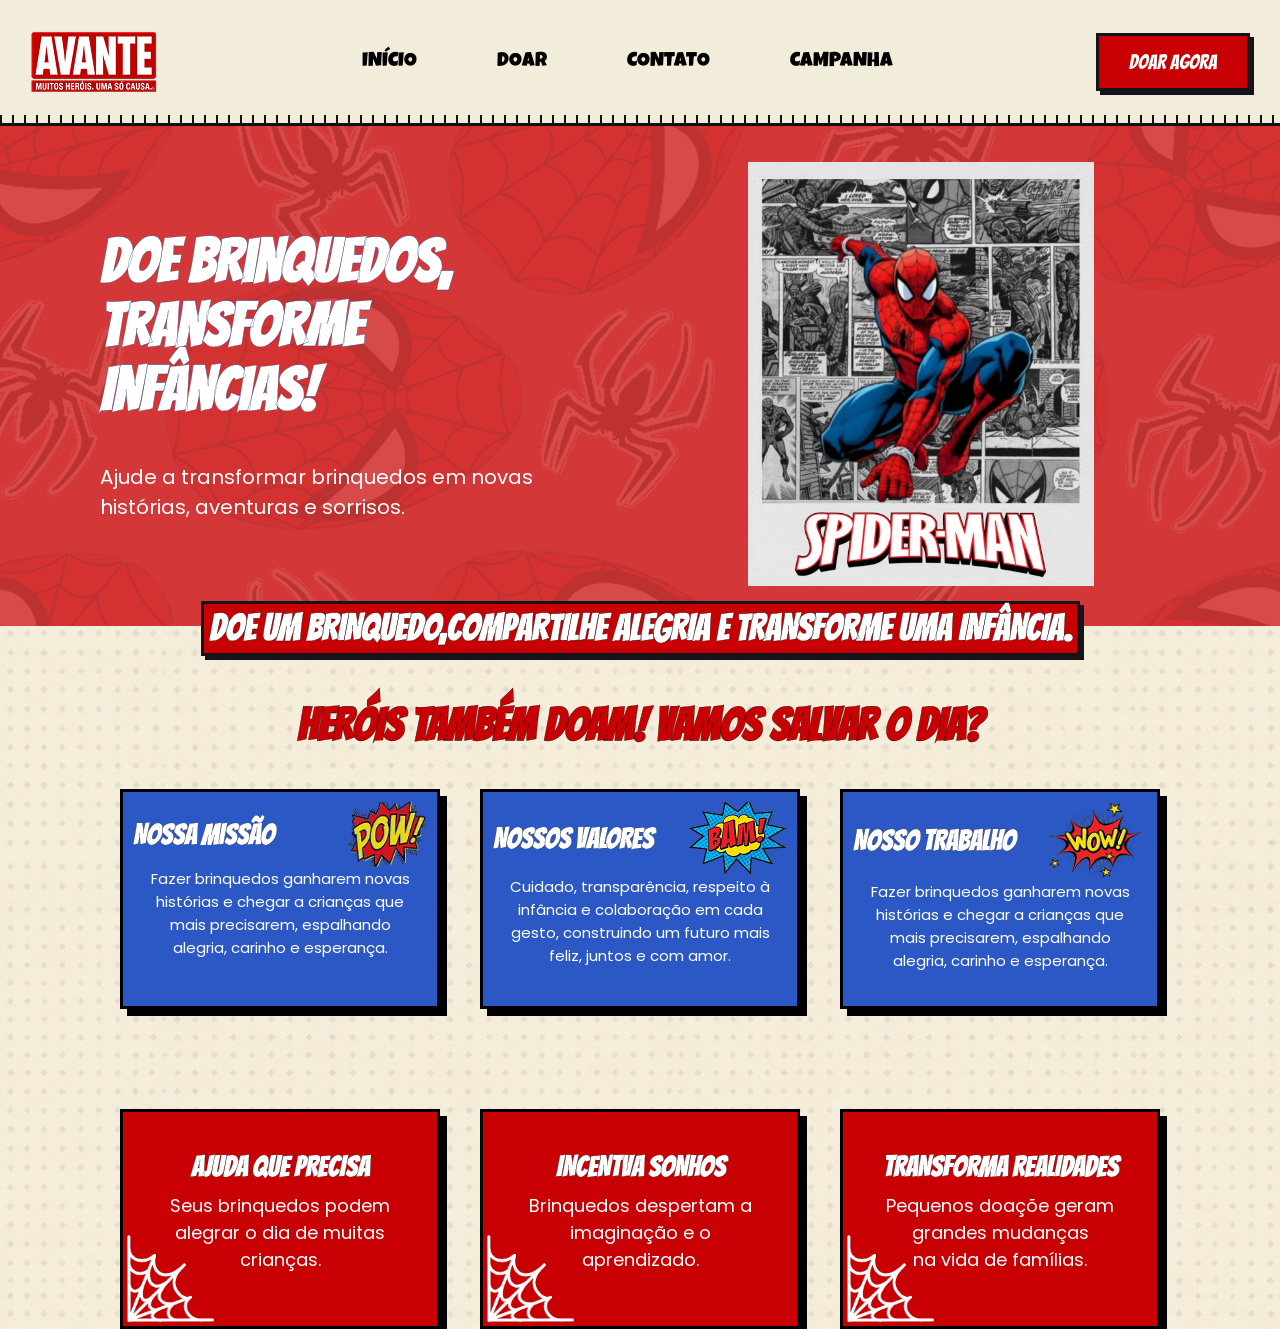
==== index.html @ c371e1f1 "por hoje deu" ====
<!DOCTYPE html>
<html lang="pt-br">


<head>
    <meta charset="UTF-8">
    <meta name="viewport" content="width=device-width, initial-scale=1.0">
    <title>Início</title>
    <link rel="stylesheet" href="style.css">
    <link rel="preconnect" href="https://fonts.googleapis.com">
    <link rel="preconnect" href="https://fonts.gstatic.com" crossorigin>
    <link
        href="https://fonts.googleapis.com/css2?family=Bangers&family=Bebas+Neue&family=Inter:ital,opsz,wght@0,14..32,100..900;1,14..32,100..900&family=Luckiest+Guy&family=Montserrat:ital,wght@0,100..900;1,100..900&family=Oswald:wght@200..700&family=Poppins:ital,wght@0,100;0,200;0,300;0,400;0,500;0,600;0,700;0,800;0,900;1,100;1,200;1,300;1,400;1,500;1,600;1,700;1,800;1,900&family=Roboto:ital,wght@0,100..900;1,100..900&family=SN+Pro:ital,wght@0,200..900;1,200..900&display=swap"
        rel="stylesheet">
       
</head>


<body>
    
<header>
<img src="img/logo.png" alt="logo">
<nav>
        <a href="#INICIO">INÍCIO</a>
        <a href="#DOAR">DOAR</a>
        <a href="#CONTATO">CONTATO</a>
        <a href="#CAMPANHA">CAMPANHA</a>
</nav>
<button>DOAR AGORA</button>
</header>


<!-- Hero-->
<div class="hero">

        <div class="hero-texts">

<h1>
        Doe brinquedos,<br>transforme <br>Infâncias!

</h1>
        <p>Ajude a transformar brinquedos em novas <br>histórias, aventuras e sorrisos.</p>

</div>


<div class="polaroid">

       <img src="img/Polaroid-Homem-Aranha.jpeg" alt="">

</div>
</div>

<!-- Aviso -->
<div class="aviso">

<h1>
      DOE UM BRINQUEDO,COMPARTILHE ALEGRIA E TRANSFORME UMA INFÂNCIA.    
</h1>

</div>

<div class="herois">

    <h1 >HERÓIS TAMBÉM DOAM! VAMOS SALVAR O DIA?</h1>

</div>


<!-- Cards Azul -->
<!-- Card 1 -->
<div class="cards">
<div class="card">
<div class="titulo">
<h2>NOSSA MISSÃO</h2>
<img class="img" src="img/pow.png" alt="">
</div>
<p>Fazer brinquedos ganharem novas <br>histórias e chegar a crianças que <br>mais precisarem, espalhando <br>alegria, carinho e esperança. </p>
</div>


<!-- Card 2 -->
<div class="card">
<div class="titulo">
<h2>NOSSOS VALORES</h2>
<img src="img/bam.png " alt="">
</div>
<p>Cuidado, transparência, respeito à <br>infância e colaboração em cada <br>gesto, construindo um futuro mais <br>feliz, juntos e com amor.</p>
</div>


<!-- Card 3 -->
<div class="card">
<div class="titulo">
<h2>NOSSO TRABALHO</h2>
<img class="img2" src="img/wow.png" alt="">
</div>
<p>Fazer brinquedos ganharem novas <br>histórias e chegar a crianças que <br>mais precisarem, espalhando <br>alegria, carinho e esperança.</p>
</div>
</div>


 
 <!-- Card vermelho -->

 <div class="vermelhos">
<div class="vermelho">
    <h2>AJUDA QUE PRECISA</h2>
    <p>Seus brinquedos podem<br>alegrar o dia de muitas <br>crianças.</p>
    <img src="img/Teia-Aranha.png" alt="">
</div> 

<div class="vermelho">
    <h2>INCENTVA  SONHOS</h2>
    <p>Brinquedos despertam a <br>imaginação e o <br>aprendizado.</p>
    <img src="img/Teia-Aranha.png" alt="">
</div> 

<div class="vermelho">
    <h2>TRANSFORMA REALIDADES</h2>
    <p>Pequenos doaçõe geram <br>grandes mudanças <br>na vida de famílias.</p>
    <img src="img/Teia-Aranha.png" alt="">
</div> 

</div>

 
    
</body>
</html>
---- style.css ----
* {
    padding: 0;
    margin: 0;
    box-sizing: border-box;
}


body{

   background-image: url("img/Fundo.jpeg");

}
/* font-family: "Poppins", sans-serif;
font-family: "Bangers", system-ui;
font-family: "Luckiest Guy", cursive; */


header {
    position: relative;
    background: #F2EDDB;
    border-bottom: 3px solid #111;
    display: flex;
    justify-content: space-between;
    align-items: center;
    padding: 30px;


nav {
    
    display: flex;
    gap: 80px;


a {
    
    font-family: "Luckiest Guy", cursive;
    text-decoration: none;
    color: black;
    transition: width 0.25s ease;
    font-size: 20px;


    &:hover {
        text-decoration: underline #E3272B 2px;
        text-underline-offset: 6px;
        color: #E3272B;
    }
    }

    }


button {
    
    background: #C80004;
    color: white;
    border: 3px solid #14141A;
    box-shadow: 4px 4px 0 #14141A;
    padding: 15px 30px;
    font-family: "Bangers", system-ui;
    font-size: 20px;
    transition: transform .2s ease, box-shadow .2s ease;
    cursor: pointer;


    &:hover {
        transform: translate(4px, 4px);
         box-shadow: 0 0 0 #14141A;
    }
    }
}


.menu-link::after {
    content: "";
    position: absolute;
    left: 0;
    bottom: -7px;
    width: 0;
    height: 4px;
    background: #E3272B;
    border: 1px solid #000;
    box-shadow: 2px 2px 0 #000;
    transition: width 0.25s ease;
}


header::after {
    content: "";
    position: absolute;
    left: 0;
    right: 0;
    bottom: 0;
    height: 8px;
    background: repeating-linear-gradient(to right,
            #111 0 2px,
            /* traço: cor e espessura */
            transparent 2px 12px
            /* espaço até o próximo traço */
        );
}

.hero {
    background-color: #D33737;
    display: flex;
    align-items: center;
    justify-content: space-between;
    width: 100%;
    height: 500px;
    background-image: url('img/Fundo-Homem-Aranha.png');
}

.hero-texts {
    padding: 100px;
    h1 {
        font-family: "Bangers", system-ui;
        -webkit-text-stroke-width: 0.3px;
        -webkit-text-stroke-color: #1F3E8C;
        color: white;
        font-size: 60px;
    }


    p {
        font-size: 20px;
        color: white;
        font-family: "Poppins", sans-serif;
        max-width: 600px;
        margin-top: 40px;
    }
}


.polaroid{
    img{
        width: 65%;
    }
}

.aviso {

    display: flex;
    align-items: center;
    justify-content: center;
    background: #C80004;
    border: 3px solid #14141A;
    box-shadow: 4px 4px 0 #14141A;  
    -webkit-text-stroke-width: 0.3px;
    -webkit-text-stroke-color: black;
    color: white;
    padding: 5px;
    margin: 0px auto;
    width: fit-content;
    text-align: center;
    font-family: "Bangers", system-ui;
    font-size: 18px;
    margin-top: -25px;

}

.herois{

   display: flex;
   margin-top: 45px;
   justify-content: center;
   align-items: center;

  h1{

    font-family: "Bangers", system-ui;
    font-size: 45px;
    color: #C80004;
    -webkit-text-stroke-width: 0.3px;
    -webkit-text-stroke-color: black;
   
  }

}

.cards{
   
    display: flex;
    justify-content: center;
    gap: 40px;
    margin-top: 40px;

    .titulo{
    
    display: flex;
    justify-content: space-between;
    align-items: center;

    .img{
        
    width: 80px;
    height: 65px;

    }

    .img2{

    width: 100px;
    height: 78px;
    }

    }
}
.card{
    
     width: 320px;
     height: 220px;
     background-color: #2B58C4;
     border: 3px solid black;
     box-shadow: 7px 7px 0 black;
     padding: 10px;

h2{

   font-family: "Bangers", system-ui; 
   font-size: 28px;
   font-weight: 800;
   color: white;
   -webkit-text-stroke-width: 0.2px;
   -webkit-text-stroke-color: black;

}

p{

  font-family: "Poppins", sans-serif;
  font-size: 15px;
  max-width: 100%;
  text-align: center;
  color: white;

}
}

.vermelhos{
 
    display: flex;
    justify-content: center;
    text-align: center;
    gap: 40px;
    margin-top: 100px;

.vermelho{
    
    position: relative;
    background-color: #C80004;
    width: 320px;
    height: 220px;
    border: 3px solid black;
    box-shadow: 7px 7px 0 black;
    padding: 10px;

img{

    position: absolute;
    left: 0;
    bottom: 0;
    width: 95px; 
        
}

h2{

   font-family: "Bangers", system-ui; 
   font-size: 28px;
   font-weight: 800;
   color: white;
   -webkit-text-stroke-width: 0.2px;
   -webkit-text-stroke-color: black;
   margin-top: 30px;

}

p{

   font-family: "Poppins", sans-serif;
   font-size: 18px;
   max-width: 100%;
   margin-top: 10px;
   color: white;
}

}

}
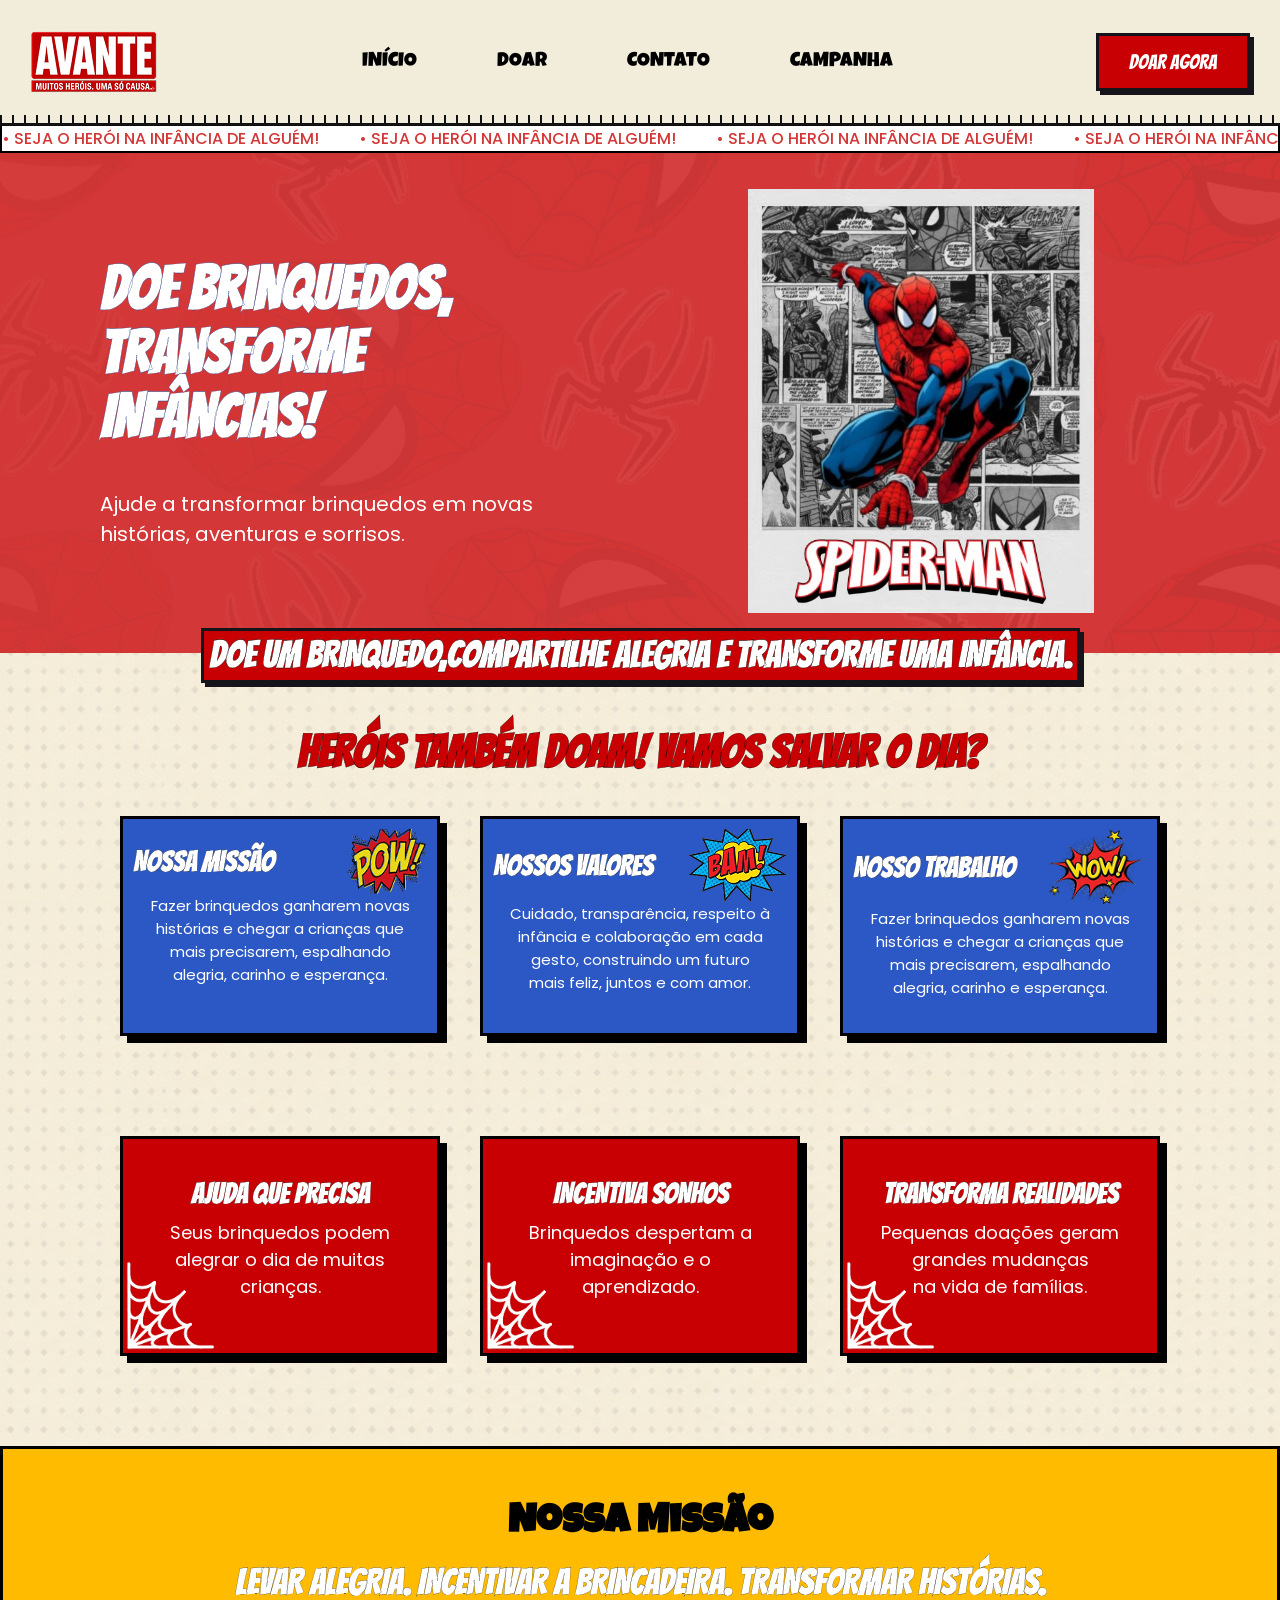
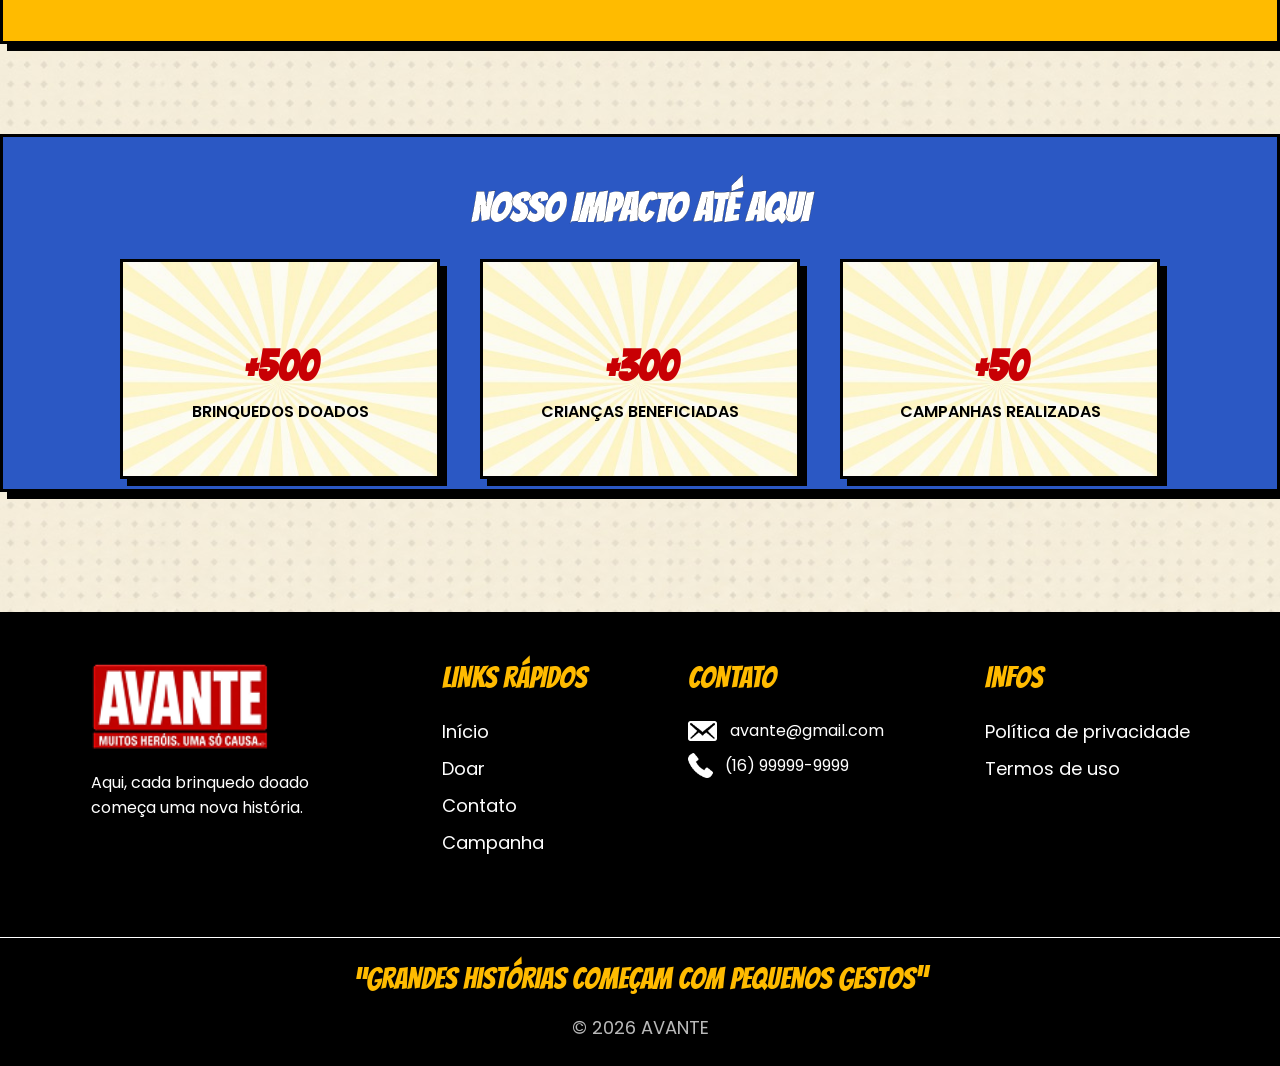
==== commit 3eced65b: "terminei" ====
--- a/index.html
+++ b/index.html
@@ -12,119 +12,311 @@
     <link
         href="https://fonts.googleapis.com/css2?family=Bangers&family=Bebas+Neue&family=Inter:ital,opsz,wght@0,14..32,100..900;1,14..32,100..900&family=Luckiest+Guy&family=Montserrat:ital,wght@0,100..900;1,100..900&family=Oswald:wght@200..700&family=Poppins:ital,wght@0,100;0,200;0,300;0,400;0,500;0,600;0,700;0,800;0,900;1,100;1,200;1,300;1,400;1,500;1,600;1,700;1,800;1,900&family=Roboto:ital,wght@0,100..900;1,100..900&family=SN+Pro:ital,wght@0,200..900;1,200..900&display=swap"
         rel="stylesheet">
-       
+    <link rel="icon" type="image/png" href="img/favicon.png" />
+    <link rel="icon" type="image/png" href="img/AVANTE-Icon.jpeg" />
+
 </head>
 
 
 <body>
-    
-<header>
-<img src="img/logo.png" alt="logo">
-<nav>
-        <a href="#INICIO">INÍCIO</a>
-        <a href="#DOAR">DOAR</a>
-        <a href="#CONTATO">CONTATO</a>
-        <a href="#CAMPANHA">CAMPANHA</a>
-</nav>
-<button>DOAR AGORA</button>
-</header>
-
-
-<!-- Hero-->
-<div class="hero">
+
+    <header>
+        <img src="img/logo.png" alt="logo">
+        <nav>
+            <a href="#INICIO">INÍCIO</a>
+            <a href="#DOAR">DOAR</a>
+            <a href="#CONTATO">CONTATO</a>
+            <a href="#CAMPANHA">CAMPANHA</a>
+        </nav>
+        <button>DOAR AGORA</button>
+    </header>
+
+    <!-- Alert-->
+    <div class="alert">
+        <div class="alert-itens">
+            <div class="alert-content">
+                <span>• SEJA O HERÓI NA INFÂNCIA DE ALGUÉM!</span>
+                <span>• SEJA O HERÓI NA INFÂNCIA DE ALGUÉM!</span>
+                <span>• SEJA O HERÓI NA INFÂNCIA DE ALGUÉM!</span>
+                <span>• SEJA O HERÓI NA INFÂNCIA DE ALGUÉM!</span>
+                <span>• SEJA O HERÓI NA INFÂNCIA DE ALGUÉM!</span>
+                <span>• SEJA O HERÓI NA INFÂNCIA DE ALGUÉM!</span>
+            </div>
+
+
+            <div class="alert-content">
+                <span>• SEJA O HERÓI NA INFÂNCIA DE ALGUÉM!</span>
+                <span>• SEJA O HERÓI NA INFÂNCIA DE ALGUÉM!</span>
+                <span>• SEJA O HERÓI NA INFÂNCIA DE ALGUÉM!</span>
+                <span>• SEJA O HERÓI NA INFÂNCIA DE ALGUÉM!</span>
+                <span>• SEJA O HERÓI NA INFÂNCIA DE ALGUÉM!</span>
+                <span>• SEJA O HERÓI NA INFÂNCIA DE ALGUÉM!</span>
+            </div>
+        </div>
+    </div>
+
+
+
+    <!-- Hero-->
+    <div class="hero">
 
         <div class="hero-texts">
 
-<h1>
-        Doe brinquedos,<br>transforme <br>Infâncias!
-
-</h1>
-        <p>Ajude a transformar brinquedos em novas <br>histórias, aventuras e sorrisos.</p>
-
-</div>
-
-
-<div class="polaroid">
-
-       <img src="img/Polaroid-Homem-Aranha.jpeg" alt="">
-
-</div>
-</div>
-
-<!-- Aviso -->
-<div class="aviso">
-
-<h1>
-      DOE UM BRINQUEDO,COMPARTILHE ALEGRIA E TRANSFORME UMA INFÂNCIA.    
-</h1>
-
-</div>
-
-<div class="herois">
-
-    <h1 >HERÓIS TAMBÉM DOAM! VAMOS SALVAR O DIA?</h1>
-
-</div>
-
-
-<!-- Cards Azul -->
-<!-- Card 1 -->
-<div class="cards">
-<div class="card">
-<div class="titulo">
-<h2>NOSSA MISSÃO</h2>
-<img class="img" src="img/pow.png" alt="">
-</div>
-<p>Fazer brinquedos ganharem novas <br>histórias e chegar a crianças que <br>mais precisarem, espalhando <br>alegria, carinho e esperança. </p>
-</div>
-
-
-<!-- Card 2 -->
-<div class="card">
-<div class="titulo">
-<h2>NOSSOS VALORES</h2>
-<img src="img/bam.png " alt="">
-</div>
-<p>Cuidado, transparência, respeito à <br>infância e colaboração em cada <br>gesto, construindo um futuro mais <br>feliz, juntos e com amor.</p>
-</div>
-
-
-<!-- Card 3 -->
-<div class="card">
-<div class="titulo">
-<h2>NOSSO TRABALHO</h2>
-<img class="img2" src="img/wow.png" alt="">
-</div>
-<p>Fazer brinquedos ganharem novas <br>histórias e chegar a crianças que <br>mais precisarem, espalhando <br>alegria, carinho e esperança.</p>
-</div>
-</div>
-
-
- 
- <!-- Card vermelho -->
-
- <div class="vermelhos">
-<div class="vermelho">
-    <h2>AJUDA QUE PRECISA</h2>
-    <p>Seus brinquedos podem<br>alegrar o dia de muitas <br>crianças.</p>
-    <img src="img/Teia-Aranha.png" alt="">
-</div> 
-
-<div class="vermelho">
-    <h2>INCENTVA  SONHOS</h2>
-    <p>Brinquedos despertam a <br>imaginação e o <br>aprendizado.</p>
-    <img src="img/Teia-Aranha.png" alt="">
-</div> 
-
-<div class="vermelho">
-    <h2>TRANSFORMA REALIDADES</h2>
-    <p>Pequenos doaçõe geram <br>grandes mudanças <br>na vida de famílias.</p>
-    <img src="img/Teia-Aranha.png" alt="">
-</div> 
-
-</div>
-
- 
-    
+            <h1>
+                Doe brinquedos,<br>transforme <br>Infâncias!
+
+            </h1>
+            <p>Ajude a transformar brinquedos em novas <br>histórias, aventuras e sorrisos.</p>
+
+        </div>
+
+
+        <div class="polaroid">
+
+            <img src="img/Polaroid-Homem-Aranha.jpeg" alt="">
+
+        </div>
+    </div>
+
+    <!-- Aviso -->
+    <div class="aviso">
+
+        <h1>
+            DOE UM BRINQUEDO,COMPARTILHE ALEGRIA E TRANSFORME UMA INFÂNCIA.
+        </h1>
+
+    </div>
+
+    <div class="herois">
+
+        <h1>HERÓIS TAMBÉM DOAM! VAMOS SALVAR O DIA?</h1>
+
+    </div>
+
+
+    <!-- Cards Azul -->
+    <!-- Card 1 -->
+    <div class="cards">
+
+        <!-- Card 1 -->
+        <div class="card">
+            <div class="card-inner">
+
+                <div class="card-front">
+                    <div class="titulo">
+                        <h2>NOSSA MISSÃO</h2>
+                        <img class="img" src="img/pow.png" alt="">
+                    </div>
+
+                    <p>
+                        Fazer brinquedos ganharem novas <br>
+                        histórias e chegar a crianças que <br>
+                        mais precisarem, espalhando <br>
+                        alegria, carinho e esperança.
+                    </p>
+                </div>
+
+                <div class="card-back">
+
+                </div>
+
+            </div>
+        </div>
+
+
+        <!-- Card 2 -->
+        <div class="card">
+            <div class="card-inner">
+
+                <div class="card-front">
+                    <div class="titulo">
+                        <h2>NOSSOS VALORES</h2>
+                        <img src="img/bam.png" alt="">
+                    </div>
+
+                    <p>
+                        Cuidado, transparência, respeito à <br>
+                        infância e colaboração em cada <br>
+                        gesto, construindo um futuro <br>
+                        mais feliz, juntos e com amor.
+                    </p>
+                </div>
+
+                <div class="card-back">
+
+                </div>
+
+            </div>
+        </div>
+
+
+        <!-- Card 3 -->
+        <div class="card">
+            <div class="card-inner">
+
+                <div class="card-front">
+                    <div class="titulo">
+                        <h2>NOSSO TRABALHO</h2>
+                        <img class="img2" src="img/wow.png" alt="">
+                    </div>
+
+                    <p>
+                        Fazer brinquedos ganharem novas <br>
+                        histórias e chegar a crianças que <br>
+                        mais precisarem, espalhando <br>
+                        alegria, carinho e esperança.
+                    </p>
+                </div>
+
+                <div class="card-back">
+
+                </div>
+
+            </div>
+        </div>
+
+    </div>
+
+
+    <!-- Card vermelho -->
+
+    <div class="vermelhos">
+
+        <!-- Card 1 -->
+        <div class="vermelho">
+            <div class="vermelho-inner">
+
+                <div class="vermelho-front">
+                    <h2>AJUDA QUE PRECISA</h2>
+
+                    <p>
+                        Seus brinquedos podem<br>
+                        alegrar o dia de muitas<br>
+                        crianças.
+                    </p>
+
+                    <img src="img/Teia-Aranha.png" alt="">
+                </div>
+
+                <div class="vermelho-back">
+
+                </div>
+
+            </div>
+        </div>
+
+
+        <!-- Card 2 -->
+        <div class="vermelho">
+            <div class="vermelho-inner">
+
+                <div class="vermelho-front">
+                    <h2>INCENTIVA SONHOS</h2>
+
+                    <p>
+                        Brinquedos despertam a<br>
+                        imaginação e o<br>
+                        aprendizado.
+                    </p>
+
+                    <img src="img/Teia-Aranha.png" alt="">
+                </div>
+
+                <div class="vermelho-back">
+
+                </div>
+
+            </div>
+        </div>
+
+
+        <!-- Card 3 -->
+        <div class="vermelho">
+            <div class="vermelho-inner">
+
+                <div class="vermelho-front">
+                    <h2>TRANSFORMA REALIDADES</h2>
+
+                    <p>
+                        Pequenas doações geram<br>
+                        grandes mudanças<br>
+                        na vida de famílias.
+                    </p>
+
+                    <img src="img/Teia-Aranha.png" alt="">
+                </div>
+
+                <div class="vermelho-back">
+
+                </div>
+
+            </div>
+        </div>
+
+    </div>
+
+    <div class="nossa">
+        <h2>Nossa Missão</h2>
+        <h3>LEVAR ALEGRIA. INCENTIVAR A BRINCADEIRA. TRANSFORMAR HISTÓRIAS.</h3>
+    </div>
+    </div>
+
+
+
+    <div class="impactos">
+        <h2>NOSSO IMPACTO ATÉ AQUI</h2>
+        <div class="impacto">
+            <div class="card1">
+                <h1>+500</h1>
+                <p>BRINQUEDOS DOADOS</p>
+            </div>
+
+            <div class="card1">
+                <h1>+300</h1>
+                <p>CRIANÇAS BENEFICIADAS</p>
+            </div>
+
+            <div class="card1">
+                <h1>+50</h1>
+                <p>CAMPANHAS REALIZADAS</p>
+            </div>
+        </div>
+    </div>
+
+
+    <footer>
+        <div class="logo">
+            <img src="img/logo.png" alt="logo" />
+            <p>Aqui, cada brinquedo doado começa uma nova história.</p>
+        </div>
+        <nav class="nav-footer">
+            <h3>LINKS RÁPIDOS</h3>
+            <a href="#">Início</a>
+            <a href="#">Doar</a>
+            <a href="#">Contato</a>
+            <a href="#">Campanha</a>
+        </nav>
+        <div class="cont">
+            <h3>CONTATO</h3>
+            <div class="link E-mail">
+                <img src="img/E-mail.png" alt="E-mail" class="E-mail" />
+                <a href="">avante@gmail.com</a>
+            </div>
+            <div class="link Telefone">
+                <img src="img/Telefone.png" alt="Telefone" class="Telefone" />
+                <p>(16) 99999-9999</p>
+            </div>
+        </div>
+        <div class="infos">
+            <h3>INFOS</h3>
+            <a href="#">Política de privacidade</a>
+            <a href="#">Termos de uso</a>
+        </div>
+    </footer>
+    <div class="grandes">
+        <h2>“Grandes histórias começam com Pequenos gestos”</h2>
+        <p>© 2026 AVANTE</p>
+    </div>
 </body>
+
 </html>
--- a/style.css
+++ b/style.css
@@ -2,14 +2,16 @@
     padding: 0;
     margin: 0;
     box-sizing: border-box;
-}
-
-
-body{
-
-   background-image: url("img/Fundo.jpeg");
-
-}
+    cursor: pointer;
+}
+
+
+body {
+
+    background-image: url("img/Fundo.jpeg");
+
+}
+
 /* font-family: "Poppins", sans-serif;
 font-family: "Bangers", system-ui;
 font-family: "Luckiest Guy", cursive; */
@@ -25,48 +27,91 @@
     padding: 30px;
 
 
-nav {
-    
-    display: flex;
-    gap: 80px;
-
-
-a {
-    
-    font-family: "Luckiest Guy", cursive;
-    text-decoration: none;
-    color: black;
-    transition: width 0.25s ease;
-    font-size: 20px;
-
-
-    &:hover {
-        text-decoration: underline #E3272B 2px;
-        text-underline-offset: 6px;
-        color: #E3272B;
-    }
-    }
-
-    }
-
-
-button {
-    
-    background: #C80004;
-    color: white;
-    border: 3px solid #14141A;
-    box-shadow: 4px 4px 0 #14141A;
-    padding: 15px 30px;
-    font-family: "Bangers", system-ui;
-    font-size: 20px;
-    transition: transform .2s ease, box-shadow .2s ease;
-    cursor: pointer;
-
-
-    &:hover {
-        transform: translate(4px, 4px);
-         box-shadow: 0 0 0 #14141A;
-    }
+    nav {
+
+        display: flex;
+        gap: 80px;
+
+
+        a {
+
+            font-family: "Luckiest Guy", cursive;
+            text-decoration: none;
+            color: black;
+            transition: width 0.25s ease;
+            font-size: 20px;
+
+
+            &:hover {
+                text-decoration: underline #E3272B 2px;
+                text-underline-offset: 6px;
+                color: #E3272B;
+            }
+        }
+
+    }
+
+
+    button {
+
+        background: #C80004;
+        color: white;
+        border: 3px solid #14141A;
+        box-shadow: 4px 4px 0 #14141A;
+        padding: 15px 30px;
+        font-family: "Bangers", system-ui;
+        font-size: 20px;
+        transition: transform .2s ease, box-shadow .2s ease;
+        cursor: pointer;
+
+
+        &:hover {
+            transform: translate(4px, 4px);
+            box-shadow: 0 0 0 #14141A;
+        }
+    }
+}
+
+
+.alert {
+    width: 100%;
+    border-right: 2px solid #000;
+    border-bottom: 2px solid #000;
+    border-left: 2px solid #000;
+    background-color: white;
+    color: #D33737;
+    font-family: "Poppins", sans-serif;
+    font-weight: 500;
+    overflow: hidden;
+    white-space: nowrap;
+}
+
+
+.alert-itens {
+    display: flex;
+    width: max-content;
+    animation: passar 20s linear infinite;
+}
+
+
+.alert-content {
+    display: flex;
+
+
+    span {
+        padding-right: 40px;
+    }
+}
+
+
+@keyframes passar {
+    from {
+        transform: translateX(0);
+    }
+
+
+    to {
+        transform: translateX(-50%);
     }
 }
 
@@ -101,17 +146,24 @@
 }
 
 .hero {
+
+    background-image:
+     linear-gradient(to right, #D33737bf 0%, #D3373773 90%),
+        url("img/Fundo-Homem-Aranha.png");
+
+    background-size: cover;
+    background-position: center;
     background-color: #D33737;
     display: flex;
     align-items: center;
     justify-content: space-between;
     width: 100%;
     height: 500px;
-    background-image: url('img/Fundo-Homem-Aranha.png');
 }
 
 .hero-texts {
     padding: 100px;
+
     h1 {
         font-family: "Bangers", system-ui;
         -webkit-text-stroke-width: 0.3px;
@@ -131,9 +183,10 @@
 }
 
 
-.polaroid{
-    img{
+.polaroid {
+    img {
         width: 65%;
+        
     }
 }
 
@@ -144,7 +197,7 @@
     justify-content: center;
     background: #C80004;
     border: 3px solid #14141A;
-    box-shadow: 4px 4px 0 #14141A;  
+    box-shadow: 4px 4px 0 #14141A;
     -webkit-text-stroke-width: 0.3px;
     -webkit-text-stroke-color: black;
     color: white;
@@ -158,132 +211,654 @@
 
 }
 
-.herois{
-
-   display: flex;
-   margin-top: 45px;
-   justify-content: center;
-   align-items: center;
-
-  h1{
-
-    font-family: "Bangers", system-ui;
-    font-size: 45px;
-    color: #C80004;
-    -webkit-text-stroke-width: 0.3px;
-    -webkit-text-stroke-color: black;
-   
-  }
-
-}
-
-.cards{
-   
+.herois {
+
+    display: flex;
+    margin-top: 45px;
+    justify-content: center;
+    align-items: center;
+
+    h1 {
+
+        font-family: "Bangers", system-ui;
+        font-size: 45px;
+        color: #C80004;
+        -webkit-text-stroke-width: 0.3px;
+        -webkit-text-stroke-color: black;
+
+    }
+
+}
+
+
+.cards {
     display: flex;
     justify-content: center;
     gap: 40px;
     margin-top: 40px;
-
-    .titulo{
-    
+}
+
+
+/* CARD */
+.card {
+    width: 320px;
+    height: 220px;
+    perspective: 1000px;
+    cursor: pointer;
+}
+
+
+/* PARTE QUE GIRA */
+.card-inner {
+    position: relative;
+    width: 100%;
+    height: 100%;
+    transition: transform 0.6s;
+    transform-style: preserve-3d;
+}
+
+
+/* QUANDO PASSAR O MOUSE */
+.card:hover .card-inner {
+    transform: rotateY(180deg);
+}
+
+
+/* FRENTE E VERSO */
+.card-front,
+.card-back {
+    position: absolute;
+    width: 100%;
+    height: 100%;
+    box-sizing: border-box;
+
+    backface-visibility: hidden;
+}
+
+
+/* FRENTE */
+.card-front {
+    background-color: #2B58C4;
+    border: 3px solid black;
+    box-shadow: 7px 7px 0 black;
+    padding: 10px;
+}
+
+
+/* TÍTULO */
+.titulo {
     display: flex;
     justify-content: space-between;
     align-items: center;
-
-    .img{
-        
+}
+
+
+.titulo .img {
     width: 80px;
     height: 65px;
-
-    }
-
-    .img2{
-
+}
+
+
+.titulo .img2 {
     width: 100px;
     height: 78px;
-    }
-
-    }
-}
-.card{
-    
-     width: 320px;
-     height: 220px;
-     background-color: #2B58C4;
-     border: 3px solid black;
-     box-shadow: 7px 7px 0 black;
-     padding: 10px;
-
-h2{
-
-   font-family: "Bangers", system-ui; 
-   font-size: 28px;
-   font-weight: 800;
-   color: white;
-   -webkit-text-stroke-width: 0.2px;
-   -webkit-text-stroke-color: black;
-
-}
-
-p{
-
-  font-family: "Poppins", sans-serif;
-  font-size: 15px;
-  max-width: 100%;
-  text-align: center;
-  color: white;
-
-}
-}
-
-.vermelhos{
- 
+}
+
+
+/* TEXTO DO TÍTULO */
+.card-front h2 {
+    font-family: "Bangers", system-ui;
+    font-size: 28px;
+    font-weight: 800;
+    color: white;
+
+    -webkit-text-stroke-width: 0.2px;
+    -webkit-text-stroke-color: black;
+}
+
+
+/* PARÁGRAFO */
+.card-front p {
+    font-family: "Poppins", sans-serif;
+    font-size: 15px;
+    max-width: 100%;
+    text-align: center;
+    color: white;
+}
+
+
+/* VERSO */
+.card-back {
+    background-color: white;
+    border: 3px solid black;
+    box-shadow: 7px 7px 0 black;
+
+    transform: rotateY(180deg);
+
+    display: flex;
+    align-items: center;
+    justify-content: center;
+
+    overflow: hidden;
+}
+
+
+/* IMAGEM DO VERSO */
+    .card-back {
+
+    background-image: url(img/teia-homem-aranha.png);
+    background-size: cover;
+    background-position: center;
+    background-repeat: no-repeat;
+
+    background-color: #C80004; 
+
+    }
+
+
+.vermelhos {
     display: flex;
     justify-content: center;
     text-align: center;
     gap: 40px;
     margin-top: 100px;
-
-.vermelho{
-    
+}
+
+
+/* CARD */
+.vermelho {
     position: relative;
-    background-color: #C80004;
     width: 320px;
     height: 220px;
+    perspective: 1000px;
+}
+
+
+/* PARTE QUE GIRA */
+.vermelho-inner {
+    position: relative;
+    width: 100%;
+    height: 100%;
+    transition: transform 0.6s;
+    transform-style: preserve-3d;
+}
+
+
+/* EFEITO DE VIRAR */
+.vermelho:hover .vermelho-inner {
+    transform: rotateY(180deg);
+}
+
+
+/* FRENTE E VERSO */
+.vermelho-front,
+.vermelho-back {
+    position: absolute;
+    width: 100%;
+    height: 100%;
+    box-sizing: border-box;
+
+    backface-visibility: hidden;
+}
+
+
+/* FRENTE */
+.vermelho-front {
+    position: absolute;
+    background-color: #C80004;
     border: 3px solid black;
     box-shadow: 7px 7px 0 black;
     padding: 10px;
-
-img{
-
+}
+
+
+/* TÍTULO */
+.vermelho-front h2 {
+    font-family: "Bangers", system-ui;
+    font-size: 28px;
+    font-weight: 800;
+    color: white;
+
+    -webkit-text-stroke-width: 0.2px;
+    -webkit-text-stroke-color: black;
+
+    margin-top: 30px;
+}
+
+
+/* TEXTO */
+.vermelho-front p {
+    font-family: "Poppins", sans-serif;
+    font-size: 18px;
+    max-width: 100%;
+    margin-top: 10px;
+    color: white;
+}
+
+
+/* TEIA */
+.vermelho-front > img {
     position: absolute;
     left: 0;
     bottom: 0;
-    width: 95px; 
-        
-}
-
-h2{
-
-   font-family: "Bangers", system-ui; 
-   font-size: 28px;
-   font-weight: 800;
-   color: white;
-   -webkit-text-stroke-width: 0.2px;
-   -webkit-text-stroke-color: black;
-   margin-top: 30px;
-
-}
-
-p{
-
-   font-family: "Poppins", sans-serif;
-   font-size: 18px;
-   max-width: 100%;
-   margin-top: 10px;
-   color: white;
-}
-
-}
-
+    width: 95px;
+}
+
+
+/* VERSO */
+.vermelho-back {
+    background-color: white;
+    border: 3px solid black;
+    box-shadow: 7px 7px 0 black;
+
+    transform: rotateY(180deg);
+
+    display: flex;
+    align-items: center;
+    justify-content: center;
+
+    overflow: hidden;
+}
+
+
+/* IMAGEM DO VERSO */
+    .vermelho-back{
+
+    background-image: url(img/teia-homem-aranha.png);
+    background-size: cover;
+    background-position: center;
+    background-repeat: no-repeat;
+
+    background-color: #2B58C4;
+
+    } 
+
+.nossa {
+
+    display: flex;
+    justify-content: center;
+    align-items: center;
+    flex-direction: column;
+    background-color: #FFBB00;
+    margin-top: 90px;
+    border: 3px solid black;
+    box-shadow: 7px 7px 0 black;
+    padding: 10px;
+
+    h2 {
+
+        font-family: "Luckiest Guy", cursive;
+        font-size: 40px;
+        font-weight: 800;
+        margin-top: 45px;
+
+    }
+
+
+    h3 {
+
+        font-family: "Bangers", system-ui;
+        font-size: 35px;
+        color: white;
+        margin-top: 20px;
+        margin-bottom: 30px;
+        -webkit-text-stroke-width: 0.2px;
+        -webkit-text-stroke-color: black;
+
+    }
+
+}
+
+.impactos {
+
+    display: flex;
+    justify-content: center;
+    align-items: center;
+    gap: 30px;
+    flex-direction: column;
+    margin-top: 90px;
+    background-color: #2B58C4;
+    border: 3px solid black;
+    box-shadow: 7px 7px 0 black;
+    padding: 10px;
+
+    h2{
+
+    margin-top: 40px;
+    color: white;
+    font-family: "Bangers", system-ui;
+    -webkit-text-stroke-width: 0.2px;
+    -webkit-text-stroke-color: black;
+    font-size: 40px;  
+    font-weight: 900px;
+
+
+    }
+
+    .impacto {
+
+        display: flex;
+        gap: 40px;
+        justify-content: center;
+        align-items: center;
+        text-align: center;
+
+        .card1 {
+
+            display: flex;
+            align-items: center;
+            justify-content: center;
+            flex-direction: column;
+            background-image: url(img/Fundo-amarelo.jpeg);
+            background-size: cover;
+            /* Ajusta o tamanho para cobrir toda a área */
+            background-position: center;
+            /* Centraliza a imagem */
+            background-repeat: no-repeat;
+            width: 320px;
+            height: 220px;
+            border: 3px solid black;
+            box-shadow: 7px 7px 0 black;
+            padding: 10px;
+
+
+            h1 {
+
+                margin-top: 30px;
+                margin-bottom: 10px;
+                font-family: "Bangers", system-ui;
+                color: #C80004;
+                font-size: 42px;
+
+            }
+
+            p {
+
+                font-family: "Poppins", sans-serif;
+                font-weight: 600;
+                
+
+            }
+        }
+
+    }
+
+}
+
+
+/* FOOTER */
+
+footer {
+    background-color: black;
+    color: white;
+    display: flex;
+    justify-content: space-around;
+    align-items: flex-start;
+    width: 100%;
+    height: 325px;
+    padding: 50px 40px 30px;
+    margin-top: 120px;
+
+    h3 {
+        margin: 0 0 15px 0;
+    }
+
+    p {
+        margin: 0;
+    }
+}
+
+.logo {
+    display: flex;
+    flex-direction: column;
+    margin: 0;
+    width: 250px;
+
+    img {
+        width: 180px;
+        margin-bottom: 20px;
+    }
+
+    p {
+        font-family: "Poppins", sans-serif;
+        font-size: 16px;
+    }
+}
+
+.nav-footer {
+    display: flex;
+    flex-direction: column;
+    gap: 10px;
+    margin: 0;
+
+    h3 {
+        font-family: "Bangers", system-ui;
+        color: #ffbb00;
+        font-size: 30px;
+        font-weight: 200;
+    }
+
+    a {
+        color: white;
+        text-decoration: none;
+        cursor: pointer;
+        font-family: "Poppins", sans-serif;
+        font-size: 18px;
+
+        &:hover {
+            color: #ffbb00;
+            text-decoration: underline;
+        }
+    }
+}
+
+.cont {
+    display: flex;
+    flex-direction: column;
+    gap: 10px;
+    margin: 0;
+
+    h3 {
+        font-family: "Bangers", system-ui;
+        color: #ffbb00;
+        font-size: 30px;
+        font-weight: 200;
+    }
+}
+
+.link {
+    display: flex;
+    align-items: center;
+    gap: 12px;
+
+    p {
+        margin: 0;
+        font-family: "Poppins", sans-serif;
+        font-size: 16px;
+    }
+}
+
+.Telefone {
+    cursor: default;
+
+    img {
+        width: 25px;
+        height: 25px;
+        object-fit: contain;
+    }
+
+    &:hover {
+        color: #ffbb00;
+    }
+}
+
+.E-mail {
+
+    a {
+        text-decoration: none;
+        color: white;
+        font-family: "Poppins", sans-serif;
+        font-size: 16px;
+    }
+
+    img {
+        width: 30px;
+        height: 20px;
+        object-fit: contain;
+    }
+
+    &:hover {
+        a {
+            color: #ffbb00;
+        }
+    }
+}
+
+.infos {
+    display: flex;
+    flex-direction: column;
+    gap: 10px;
+    margin: 0;
+
+    h3 {
+        font-family: "Bangers", system-ui;
+        color: #ffbb00;
+        font-size: 30px;
+        font-weight: 200;
+    }
+
+    a {
+        color: white;
+        text-decoration: none;
+        cursor: default;
+        font-family: "Poppins", sans-serif;
+        font-size: 18px;
+
+        &:hover {
+            color: #ffbb00;
+            text-decoration: underline;
+        }
+    }
+}
+
+.grandes {
+    background-color: black;
+    text-align: center;
+    border-top: 1px solid white;
+    padding: 25px 20px;
+    width: 100%;
+
+    h2 {
+        font-family: "Bangers", system-ui;
+        color: #ffbb00;
+        font-size: 30px;
+        font-weight: 200;
+        margin-bottom: 20px;
+    }
+
+    p {
+        font-family: "Poppins", sans-serif;
+        color: #b9b9b9;
+        margin: 0;
+        font-size: 18px;
+    }
+}
+
+/* FOOTER RESPONSIVO */
+
+@media (max-width: 900px) {
+    footer {
+        height: auto;
+        min-height: 325px;
+        padding: 50px 30px 40px;
+        gap: 40px;
+        flex-wrap: wrap;
+        justify-content: space-between;
+    }
+
+    .logo {
+        width: 45%;
+    }
+
+    .nav-footer,
+    .cont,
+    .infos {
+        width: 45%;
+    }
+}
+
+@media (max-width: 600px) {
+    footer {
+        flex-direction: column;
+        padding: 45px 25px 35px;
+        gap: 40px;
+        margin-top: 80px;
+    }
+
+    .logo img {
+        width: 160px;
+    }
+
+
+    .nav-footer,
+    .cont,
+    .infos {
+        gap: 8px;
+    }
+
+    .nav-footer h3,
+    .cont h3,
+    .infos h3 {
+        font-size: 27px;
+        margin-bottom: 8px;
+    }
+
+    .link p {
+        font-size: 14px;
+    }
+
+    .grandes {
+        padding: 20px 15px;
+
+        h2 {
+            font-size: 26px;
+            margin-bottom: 15px;
+        }
+
+        p {
+            font-size: 14px;
+            line-height: 1.5;
+        }
+    }
+}
+
+@media (max-width: 400px) {
+    footer {
+        padding: 40px 20px 30px;
+        gap: 35px;
+    }
+
+    .logo img {
+        width: 140px;
+    }
+
+    .nav-footer h3,
+    .cont h3,
+    .infos h3 {
+        font-size: 24px;
+    }
+
+    .nav-footer a,
+    .infos a,
+    .link p {
+        font-size: 14px;
+    }
+
+    .grandes h2 {
+        font-size: 23px;
+    }
+
+    .grandes p {
+        font-size: 13px;
+    }
 }
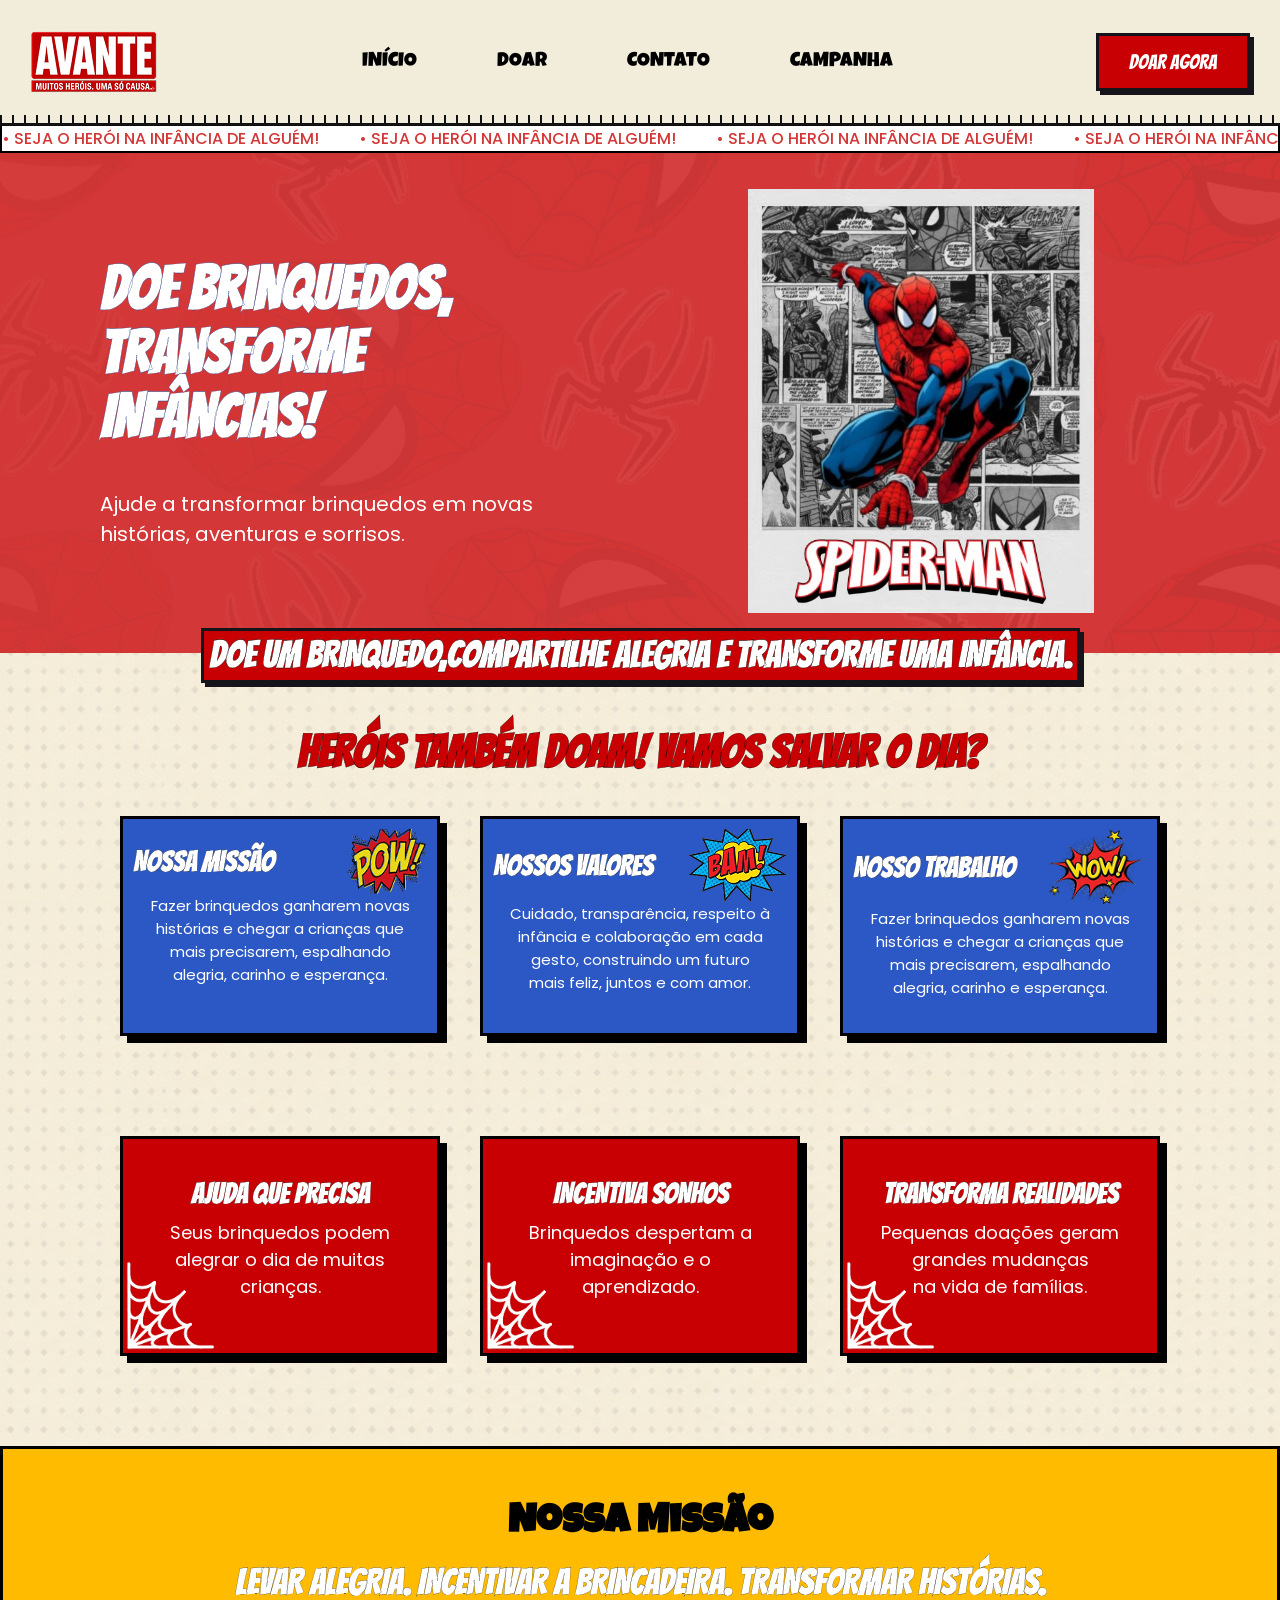
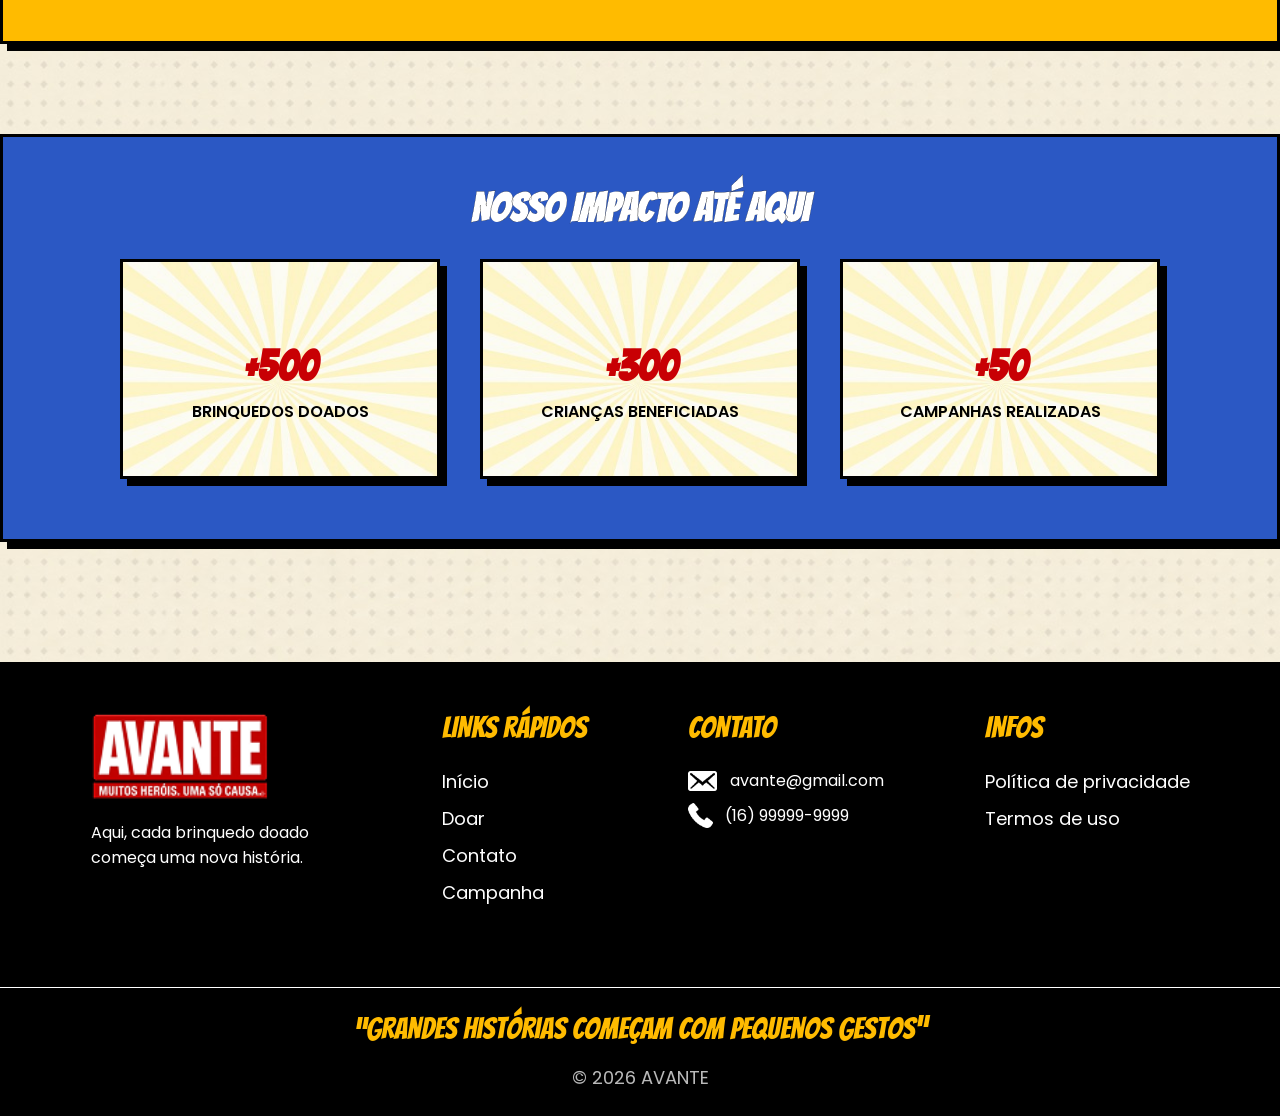
==== commit cde7db3e: "terminei a resposividade" ====
--- a/index.html
+++ b/index.html
@@ -20,15 +20,28 @@
 
 <body>
 
+    <!-- HEADER -->
     <header>
-        <img src="img/logo.png" alt="logo">
-        <nav>
-            <a href="#INICIO">INÍCIO</a>
-            <a href="#DOAR">DOAR</a>
-            <a href="#CONTATO">CONTATO</a>
-            <a href="#CAMPANHA">CAMPANHA</a>
+        <img src="img/logo.png" alt="logo" />
+
+        <div class="menu-overlay" id="menuOverlay"></div>
+        <nav id="menuNav">
+            <button class="fechar-menu" id="btnFecharMenu" type="button" aria-label="Fechar menu">×</button>
+
+            <a href="#">INÍCIO</a>
+            <a href="doar.html">DOAR</a>
+            <a href="contato.html">CONTATO</a>
+            <a href="campanha.html">CAMPANHA</a>
+
+            <button class="btn-menu-doar" id="btnMenuDoar" type="button">DOAR AGORA</button>
         </nav>
         <button>DOAR AGORA</button>
+        <button class="hamburger" id="btnHamburger" type="button" aria-label="Abrir menu" aria-expanded="false"
+            aria-controls="menuNav">
+            <span></span>
+            <span></span>
+            <span></span>
+        </button>
     </header>
 
     <!-- Alert-->
@@ -317,6 +330,7 @@
         <h2>“Grandes histórias começam com Pequenos gestos”</h2>
         <p>© 2026 AVANTE</p>
     </div>
+    <script src="script.js"></script>
 </body>
 
 </html>
--- a/style.css
+++ b/style.css
@@ -17,61 +17,189 @@
 font-family: "Luckiest Guy", cursive; */
 
 
+/* HEADER */
+
 header {
     position: relative;
-    background: #F2EDDB;
+    background: #f2eddb;
     border-bottom: 3px solid #111;
     display: flex;
     justify-content: space-between;
     align-items: center;
     padding: 30px;
-
+    z-index: 1000;
+    top: 0;
+    left: 0;
+    width: 100%;
+    margin: 0 auto;
 
     nav {
-
         display: flex;
         gap: 80px;
 
-
         a {
-
             font-family: "Luckiest Guy", cursive;
             text-decoration: none;
             color: black;
             transition: width 0.25s ease;
             font-size: 20px;
 
-
             &:hover {
-                text-decoration: underline #E3272B 2px;
+                text-decoration: underline #e3272b 2px;
                 text-underline-offset: 6px;
-                color: #E3272B;
+                color: #e3272b;
             }
         }
-
-    }
-
+    }
 
     button {
-
-        background: #C80004;
+        background: #c80004;
         color: white;
-        border: 3px solid #14141A;
-        box-shadow: 4px 4px 0 #14141A;
+        border: 3px solid #14141a;
+        box-shadow: 4px 4px 0 #14141a;
         padding: 15px 30px;
         font-family: "Bangers", system-ui;
         font-size: 20px;
-        transition: transform .2s ease, box-shadow .2s ease;
         cursor: pointer;
-
+        transition:
+            transform 0.2s ease,
+            box-shadow 0.2s ease;
 
         &:hover {
             transform: translate(4px, 4px);
-            box-shadow: 0 0 0 #14141A;
+            box-shadow: 0 0 0 #14141a;
         }
     }
 }
 
+header::after {
+    content: "";
+    position: absolute;
+    left: 0;
+    right: 0;
+    bottom: 0;
+    height: 8px;
+    background: repeating-linear-gradient(to right, #111 0 2px, transparent 2px 12px);
+}
+
+/* MENU HAMBÚRGUER + PAINEL LATERAL */
+
+header .hamburger,
+header .menu-overlay,
+header nav .fechar-menu,
+header nav .btn-menu-doar {
+    display: none;
+}
+
+@media (max-width: 900px) {
+    header>button {
+        display: none;
+    }
+
+    /* hambúrguer à direita */
+    header .hamburger {
+        display: flex;
+        flex-direction: column;
+        justify-content: center;
+        align-items: center;
+        gap: 6px;
+        width: 50px;
+        height: 50px;
+        padding: 0;
+        border: 3px solid #14141a;
+        box-shadow: 4px 4px 0 #14141a;
+        cursor: pointer;
+
+
+
+        span {
+            display: block;
+            width: 24px;
+            height: 3px;
+            background: #14141a;
+        }
+    }
+
+    header .menu-overlay {
+        display: block;
+        position: fixed;
+        inset: 0;
+        background: rgba(0, 0, 0, 0.5);
+        visibility: hidden;
+        z-index: 1;
+    }
+
+    header .menu-overlay.aberto {
+        opacity: 1;
+        visibility: visible;
+    }
+
+    /* painel lateral na direita */
+    header nav {
+        position: fixed;
+        top: 0;
+        right: 0;
+        height: 100vh;
+        width: 40%;
+        flex-direction: column;
+        justify-content: center;
+        align-items: center;
+        gap: 25px;
+        padding: 80px 20px 40px;
+        background: #f2eddb;
+        border-left: 3px solid #111;
+        transform: translateX(100%);
+        visibility: hidden;
+        transition:
+            transform 0.35s ease,
+            visibility 0.35s ease;
+        z-index: 2;
+
+        a {
+            font-size: 22px;
+            text-align: center;
+        }
+    }
+
+    header nav.aberto {
+        transform: translateX(0);
+        visibility: visible;
+    }
+
+    /* X no topo do painel */
+    header nav .fechar-menu {
+        display: flex;
+        align-items: center;
+        justify-content: center;
+        position: absolute;
+        top: 20px;
+        right: 20px;
+        width: 40px;
+        height: 40px;
+        padding: 0;
+        background: transparent;
+        color: #111;
+        border: none;
+        box-shadow: none;
+        font-family: "Poppins", sans-serif;
+        font-size: 40px;
+        line-height: 1;
+        cursor: pointer;
+    }
+
+    header nav .fechar-menu:hover {
+        transform: none;
+        box-shadow: none;
+        color: #e3272b;
+    }
+
+    /* DOAR AGORA dentro do painel */
+    header nav .btn-menu-doar {
+        display: block;
+        width: 100%;
+        margin-top: 15px;
+    }
+}
 
 .alert {
     width: 100%;
@@ -116,39 +244,10 @@
 }
 
 
-.menu-link::after {
-    content: "";
-    position: absolute;
-    left: 0;
-    bottom: -7px;
-    width: 0;
-    height: 4px;
-    background: #E3272B;
-    border: 1px solid #000;
-    box-shadow: 2px 2px 0 #000;
-    transition: width 0.25s ease;
-}
-
-
-header::after {
-    content: "";
-    position: absolute;
-    left: 0;
-    right: 0;
-    bottom: 0;
-    height: 8px;
-    background: repeating-linear-gradient(to right,
-            #111 0 2px,
-            /* traço: cor e espessura */
-            transparent 2px 12px
-            /* espaço até o próximo traço */
-        );
-}
-
 .hero {
 
     background-image:
-     linear-gradient(to right, #D33737bf 0%, #D3373773 90%),
+        linear-gradient(to right, #D33737bf 0%, #D3373773 90%),
         url("img/Fundo-Homem-Aranha.png");
 
     background-size: cover;
@@ -159,6 +258,16 @@
     justify-content: space-between;
     width: 100%;
     height: 500px;
+
+    @media (max-width: 900px) {
+        justify-content: center;
+        align-items: center;
+        text-align: center;
+
+        img {
+            display: none;
+        }
+    }
 }
 
 .hero-texts {
@@ -180,13 +289,25 @@
         max-width: 600px;
         margin-top: 40px;
     }
+
+    @media (max-width: 900px) {
+        width: 100%;
+
+        h1 {
+            font-size: 50px;
+        }
+
+        p {
+            font-size: 16px;
+        }
+    }
 }
 
 
 .polaroid {
     img {
         width: 65%;
-        
+
     }
 }
 
@@ -209,6 +330,12 @@
     font-size: 18px;
     margin-top: -25px;
 
+    @media (max-width: 900px) {
+
+        width: 250px;
+        font-size: 10px;
+
+    }
 }
 
 .herois {
@@ -236,6 +363,7 @@
     justify-content: center;
     gap: 40px;
     margin-top: 40px;
+
 }
 
 
@@ -321,7 +449,6 @@
 .card-front p {
     font-family: "Poppins", sans-serif;
     font-size: 15px;
-    max-width: 100%;
     text-align: center;
     color: white;
 }
@@ -344,16 +471,16 @@
 
 
 /* IMAGEM DO VERSO */
-    .card-back {
+.card-back {
 
     background-image: url(img/teia-homem-aranha.png);
     background-size: cover;
     background-position: center;
     background-repeat: no-repeat;
 
-    background-color: #C80004; 
-
-    }
+    background-color: #1F3E8C;
+
+}
 
 
 .vermelhos {
@@ -437,7 +564,7 @@
 
 
 /* TEIA */
-.vermelho-front > img {
+.vermelho-front>img {
     position: absolute;
     left: 0;
     bottom: 0;
@@ -462,16 +589,15 @@
 
 
 /* IMAGEM DO VERSO */
-    .vermelho-back{
+.vermelho-back {
 
     background-image: url(img/teia-homem-aranha.png);
     background-size: cover;
     background-position: center;
     background-repeat: no-repeat;
 
-    background-color: #2B58C4;
-
-    } 
+    background-color: #D33737;
+}
 
 .nossa {
 
@@ -522,15 +648,22 @@
     box-shadow: 7px 7px 0 black;
     padding: 10px;
 
-    h2{
-
-    margin-top: 40px;
-    color: white;
-    font-family: "Bangers", system-ui;
-    -webkit-text-stroke-width: 0.2px;
-    -webkit-text-stroke-color: black;
-    font-size: 40px;  
-    font-weight: 900px;
+    @media (max-width: 900px) {
+        justify-content: center;
+        align-items: center;
+        text-align: center;
+        max-width: 250px;
+    }
+
+    h2 {
+
+        margin-top: 40px;
+        color: white;
+        font-family: "Bangers", system-ui;
+        -webkit-text-stroke-width: 0.2px;
+        -webkit-text-stroke-color: black;
+        font-size: 40px;
+        font-weight: 900px;
 
 
     }
@@ -560,6 +693,7 @@
             border: 3px solid black;
             box-shadow: 7px 7px 0 black;
             padding: 10px;
+            margin-bottom: 50px;
 
 
             h1 {
@@ -576,7 +710,7 @@
 
                 font-family: "Poppins", sans-serif;
                 font-weight: 600;
-                
+
 
             }
         }
@@ -764,7 +898,7 @@
     }
 }
 
-/* FOOTER RESPONSIVO */
+/* Footer responsivo */
 
 @media (max-width: 900px) {
     footer {
@@ -861,4 +995,400 @@
     .grandes p {
         font-size: 13px;
     }
-}+}
+
+
+/* PARTE DAS RESPONSIVIDADES! */
+
+/* Resposividade de 900px*/
+
+@media (max-width: 900px) {
+
+    /* HERO */
+    .hero {
+        height: 450px;
+        justify-content: center;
+        align-items: center;
+        text-align: center;
+    }
+
+    .hero .polaroid img {
+        display: none;
+    }
+
+    .hero-texts {
+        width: 100%;
+        padding: 50px 30px;
+    }
+
+    .hero-texts h1 {
+        font-size: 50px;
+    }
+
+    .hero-texts p {
+        font-size: 16px;
+        margin-top: 25px;
+    }
+
+    /* AVISO */
+    .aviso {
+        width: fit-content;
+        max-width: 80%;
+        font-size: 14px;
+    }
+
+    /* HERÓIS */
+    .herois {
+        padding: 0 30px;
+        text-align: center;
+    }
+
+    .herois h1 {
+        font-size: 38px;
+    }
+
+    /* CARDS AZUIS */
+    .cards {
+        flex-wrap: wrap;
+        gap: 30px;
+        padding: 0 30px;
+    }
+
+    .card {
+        width: 300px;
+    }
+
+    /* CARDS VERMELHOS */
+    .vermelhos {
+        flex-wrap: wrap;
+        gap: 30px;
+        padding: 0 30px;
+        margin-top: 80px;
+    }
+
+    .vermelho {
+        width: 300px;
+    }
+
+    /* NOSSA MISSÃO */
+    .nossa {
+        text-align: center;
+        padding: 20px 30px;
+    }
+
+    .nossa h2 {
+        font-size: 36px;
+    }
+
+    .nossa h3 {
+        font-size: 28px;
+    }
+
+    /* IMPACTOS */
+    .impactos {
+        width: calc(100% - 60px);
+        max-width: none;
+        margin-left: auto;
+        margin-right: auto;
+        text-align: center;
+    }
+
+    .impactos h2 {
+        font-size: 36px;
+        text-align: center;
+    }
+
+    .impactos .impacto {
+        flex-wrap: wrap;
+        gap: 30px;
+        width: 100%;
+    }
+
+    .impactos .impacto .card1 {
+        width: 280px;
+    }
+
+    /* FOOTER */
+    footer {
+        height: auto;
+        min-height: 325px;
+        padding: 50px 30px 40px;
+        gap: 40px;
+        flex-wrap: wrap;
+        justify-content: space-between;
+    }
+
+    .logo {
+        width: 45%;
+    }
+
+    .nav-footer,
+    .cont,
+    .infos {
+        width: 45%;
+    }
+}
+
+
+/* Resposividade de 600px*/
+
+@media (max-width: 600px) {
+    .hero {
+        height: 400px;
+    }
+
+    .hero-texts {
+        padding: 30px 20px;
+    }
+
+    .hero-texts h1 {
+        font-size: 42px;
+    }
+
+    .hero-texts p {
+        font-size: 14px;
+        margin-top: 20px;
+    }
+
+    .hero-texts p br {
+        display: none;
+    }
+
+    .aviso {
+        max-width: 90%;
+        font-size: 11px;
+    }
+
+    .herois {
+        margin-top: 35px;
+        padding: 0 20px;
+    }
+
+    .herois h1 {
+        font-size: 30px;
+    }
+
+    .cards {
+        flex-direction: column;
+        align-items: center;
+        gap: 30px;
+        padding: 0 20px;
+    }
+
+    .card {
+        width: min(320px, 90vw);
+    }
+
+    .vermelhos {
+        flex-direction: column;
+        align-items: center;
+        gap: 30px;
+        padding: 0 20px;
+        margin-top: 70px;
+    }
+
+    .vermelho {
+        width: min(320px, 90vw);
+    }
+
+    .nossa {
+        margin-top: 70px;
+        padding: 20px;
+    }
+
+    .nossa h2 {
+        font-size: 32px;
+        margin-top: 30px;
+    }
+
+    .nossa h3 {
+        font-size: 24px;
+        line-height: 1.2;
+    }
+
+    .impactos {
+        width: calc(100% - 40px);
+        margin-top: 70px;
+        padding: 10px;
+    }
+
+    .impactos h2 {
+        font-size: 30px;
+    }
+
+    .impactos .impacto {
+        flex-direction: column;
+        gap: 30px;
+    }
+
+    .impactos .impacto .card1 {
+        width: min(300px, 85vw);
+    }
+
+    footer {
+        flex-direction: column;
+        padding: 45px 25px 35px;
+        gap: 40px;
+        margin-top: 80px;
+    }
+
+    .logo {
+        width: 100%;
+    }
+
+    .logo img {
+        width: 160px;
+    }
+
+    .nav-footer,
+    .cont,
+    .infos {
+        width: 100%;
+        gap: 8px;
+    }
+
+    .nav-footer h3,
+    .cont h3,
+    .infos h3 {
+        font-size: 27px;
+        margin-bottom: 8px;
+    }
+
+    .grandes {
+        padding: 20px 15px;
+    }
+
+    .grandes h2 {
+        font-size: 26px;
+        margin-bottom: 15px;
+    }
+
+    .grandes p {
+        font-size: 14px;
+        line-height: 1.5;
+    }
+}
+
+
+
+/* Resposividade de 400px*/
+
+
+@media (max-width: 400px) {
+
+    .hero {
+        height: 360px;
+    }
+
+    .hero-texts {
+        padding: 25px 15px;
+    }
+
+    .hero-texts h1 {
+        font-size: 36px;
+    }
+
+    .hero-texts p {
+        font-size: 13px;
+    }
+
+    .aviso {
+        max-width: 92%;
+        font-size: 9px;
+    }
+
+    .herois {
+        padding: 0 15px;
+    }
+
+    .herois h1 {
+        font-size: 26px;
+    }
+
+    .cards,
+    .vermelhos {
+        padding: 0 15px;
+    }
+
+    .card,
+    .vermelho {
+        width: min(300px, 85vw);
+    }
+
+    .nossa {
+        padding: 15px;
+    }
+
+    .nossa h2 {
+        font-size: 28px;
+    }
+
+    .nossa h3 {
+        font-size: 21px;
+    }
+
+    .impactos {
+        width: calc(100% - 30px);
+    }
+
+    .impactos h2 {
+        font-size: 26px;
+    }
+
+    .impactos .impacto .card1 {
+        width: min(280px, 85vw);
+    }
+
+    footer {
+        padding: 40px 20px 30px;
+        gap: 35px;
+    }
+
+    .logo img {
+        width: 140px;
+    }
+
+    .nav-footer h3,
+    .cont h3,
+    .infos h3 {
+        font-size: 24px;
+    }
+
+    .nav-footer a,
+    .infos a,
+    .link p {
+        font-size: 14px;
+    }
+
+    .grandes h2 {
+        font-size: 23px;
+    }
+
+    .grandes p {
+        font-size: 13px;
+    }
+}
+
+/*Responsivo sem hover*/
+
+@media (max-width: 900px) {
+
+    /* Links do menu e rodapé */
+    header nav a:hover,
+    .nav-footer a:hover,
+    .infos a:hover,
+    .Telefone:hover,
+    .E-mail:hover {
+        color: inherit;
+        text-decoration: none;
+        transform: none;
+    }
+
+
+    /* Cards que viram ao passar o mouse */
+    .card:hover .card-inner,
+    .vermelho:hover .vermelho-inner {
+        transform: none;
+    }
+}
+
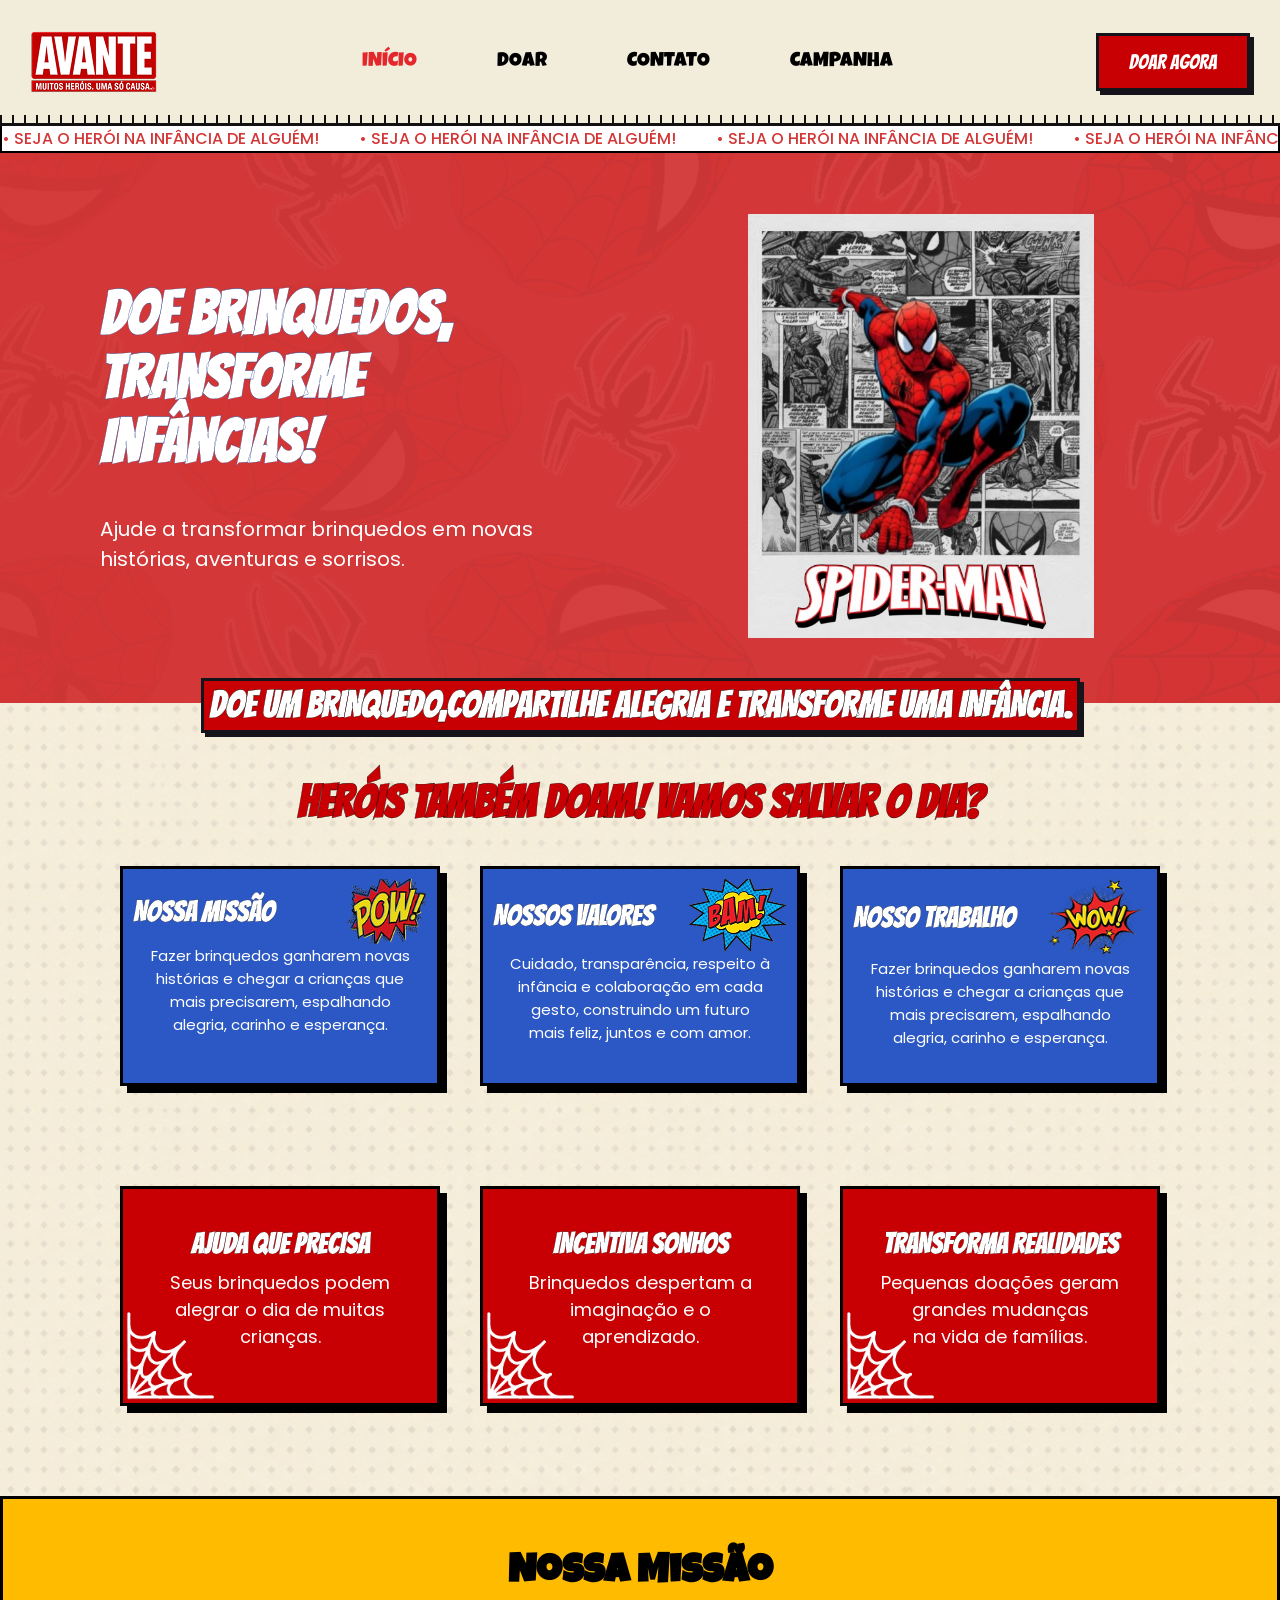
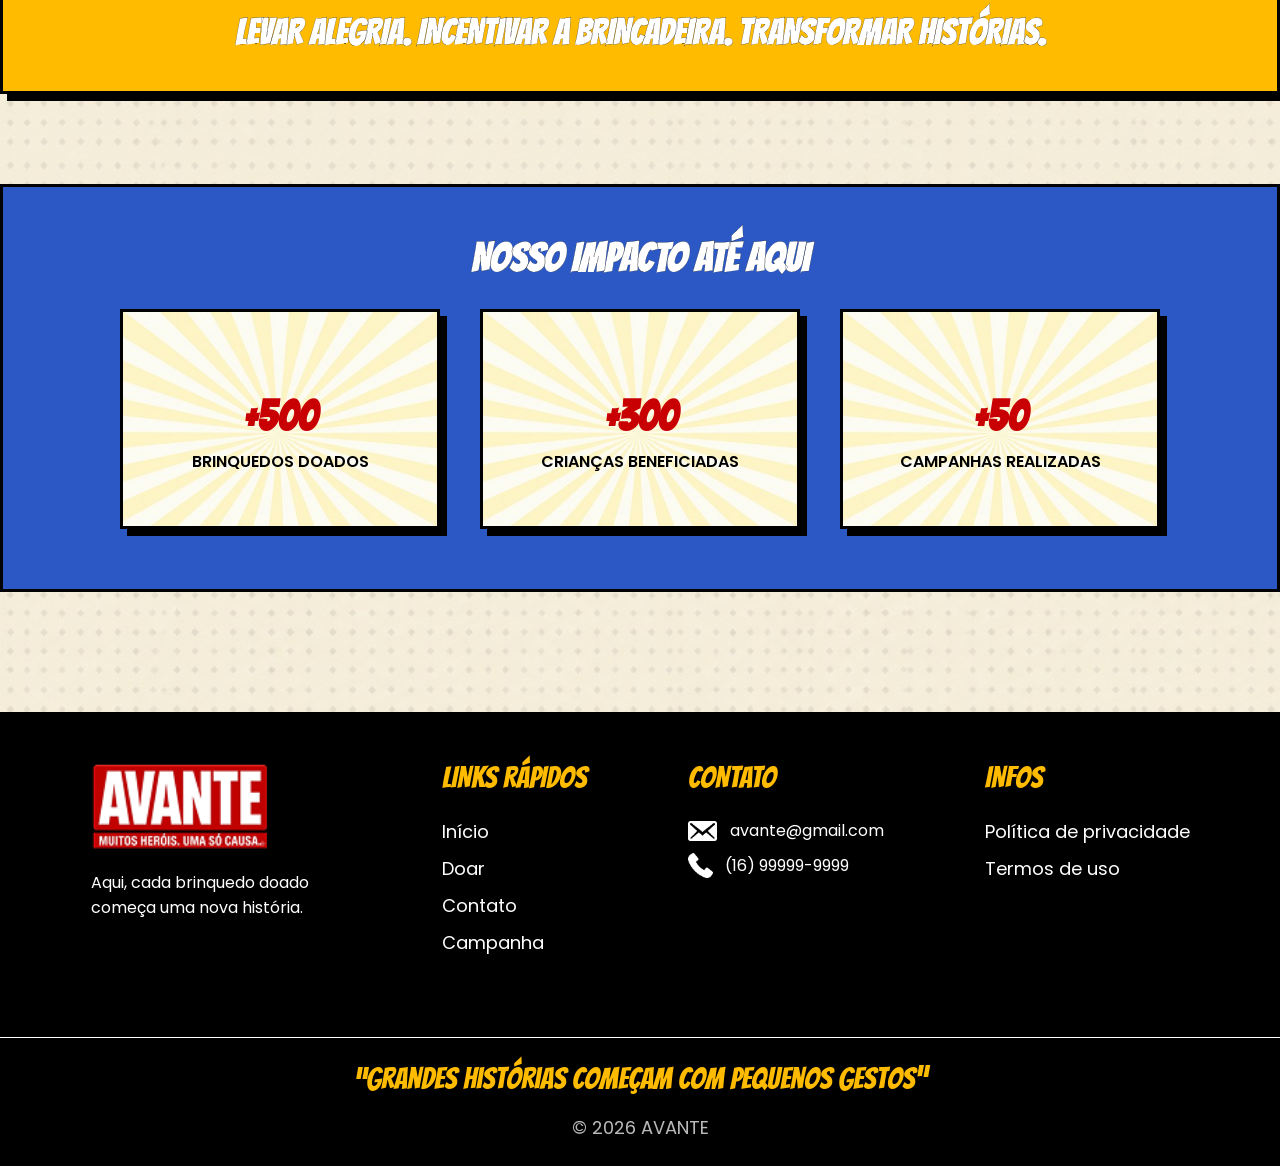
==== commit 9936681a: "FINAL!" ====
--- a/index.html
+++ b/index.html
@@ -26,16 +26,20 @@
 
         <div class="menu-overlay" id="menuOverlay"></div>
         <nav id="menuNav">
-            <button class="fechar-menu" id="btnFecharMenu" type="button" aria-label="Fechar menu">×</button>
-
-            <a href="#">INÍCIO</a>
+            <button class="fechar-menu" id="btnFecharMenu" type="button" aria-label="Fechar menu">
+                ×
+            </button>
+
+            <a href="index.html" class="selected">INÍCIO</a>
             <a href="doar.html">DOAR</a>
             <a href="contato.html">CONTATO</a>
             <a href="campanha.html">CAMPANHA</a>
 
-            <button class="btn-menu-doar" id="btnMenuDoar" type="button">DOAR AGORA</button>
+            <button class="btn-menu-doar" id="btnMenuDoarHamburger" type="button">
+                DOAR AGORA
+            </button>
         </nav>
-        <button>DOAR AGORA</button>
+        <button id="btnMenuDoar2">DOAR AGORA</button>
         <button class="hamburger" id="btnHamburger" type="button" aria-label="Abrir menu" aria-expanded="false"
             aria-controls="menuNav">
             <span></span>
@@ -296,6 +300,62 @@
         </div>
     </div>
 
+    <div class="modal-overlay" id="modal">
+        <div class="modal-doacao">
+            <button class="fechar-modal" id="fecharModal" type="button">
+                <span>×</span>
+            </button>
+
+            <!-- ETAPA 1: ESCOLHA -->
+            <div class="escolha" id="etapaEscolha">
+                <div class="cabecalho-missao">
+                    <h2>ESCOLHA SUA MISSÃO!</h2>
+
+                    <p class="descricao-modal">
+                        Existem duas formas de ajudar uma criança a sorrir. Escolha como
+                        você quer ser um herói!
+                    </p>
+                </div>
+
+                <div class="opcoes-doacao">
+                    <!-- DOAR -->
+                    <div class="card-doacao">
+                        <div class="titulo-modal">
+                            <h3>DOAR UM PRODUTO!</h3>
+                            <img src="img/gift.png" alt="gift" />
+                        </div>
+
+                        <p>
+                            Você já tem um brinquedo em bom estado? Leve ele até um dos
+                            nossos pontos de coleta.
+                        </p>
+
+                        <a href="qrdoar.html" class="btn-missao btn-azul">QUERO DOAR</a>
+                    </div>
+
+                    <!-- COMPRAR -->
+                    <div class="card-doacao">
+                        <div class="titulo-modal">
+                            <h3>COMPRAR PARA DOAR!</h3>
+                            <img src="img/money.png" alt="money" />
+                        </div>
+
+                        <p>
+                            Escolha um brinquedo do nosso catálogo e nós cuidaremos para que
+                            ele chegue até uma criança.
+                        </p>
+
+                        <a href="presente.html" class="btn-missao btn-amarelo">ESCOLHER PRESENTE</a>
+                    </div>
+                </div>
+
+                <p class="frase-final">
+                    UMA MISSÃO. UM GESTO. UM SORRISO.
+                    <img src="img/logo.png" alt="" />
+                </p>
+            </div>
+        </div>
+    </div>
 
     <footer>
         <div class="logo">
@@ -330,7 +390,7 @@
         <h2>“Grandes histórias começam com Pequenos gestos”</h2>
         <p>© 2026 AVANTE</p>
     </div>
-    <script src="script.js"></script>
+    <script src="doar.js"></script>
 </body>
 
 </html>
--- a/style.css
+++ b/style.css
@@ -6,21 +6,16 @@
 }
 
 
+
 body {
-
     background-image: url("img/Fundo.jpeg");
-
-}
-
-/* font-family: "Poppins", sans-serif;
-font-family: "Bangers", system-ui;
-font-family: "Luckiest Guy", cursive; */
-
-
-/* HEADER */
-
+}
+
+
+
+/* Header */
 header {
-    position: relative;
+    position: sticky;
     background: #f2eddb;
     border-bottom: 3px solid #111;
     display: flex;
@@ -34,10 +29,12 @@
     margin: 0 auto;
 
     nav {
+
         display: flex;
         gap: 80px;
 
         a {
+
             font-family: "Luckiest Guy", cursive;
             text-decoration: none;
             color: black;
@@ -53,6 +50,7 @@
     }
 
     button {
+
         background: #c80004;
         color: white;
         border: 3px solid #14141a;
@@ -66,13 +64,16 @@
             box-shadow 0.2s ease;
 
         &:hover {
+
             transform: translate(4px, 4px);
             box-shadow: 0 0 0 #14141a;
+
         }
     }
 }
 
 header::after {
+
     content: "";
     position: absolute;
     left: 0;
@@ -82,6 +83,10 @@
     background: repeating-linear-gradient(to right, #111 0 2px, transparent 2px 12px);
 }
 
+.selected {
+    color: #e3272b;
+}
+
 /* MENU HAMBÚRGUER + PAINEL LATERAL */
 
 header .hamburger,
@@ -98,6 +103,7 @@
 
     /* hambúrguer à direita */
     header .hamburger {
+
         display: flex;
         flex-direction: column;
         justify-content: center;
@@ -110,9 +116,8 @@
         box-shadow: 4px 4px 0 #14141a;
         cursor: pointer;
 
-
-
         span {
+
             display: block;
             width: 24px;
             height: 3px;
@@ -121,6 +126,7 @@
     }
 
     header .menu-overlay {
+
         display: block;
         position: fixed;
         inset: 0;
@@ -130,6 +136,7 @@
     }
 
     header .menu-overlay.aberto {
+
         opacity: 1;
         visibility: visible;
     }
@@ -202,6 +209,7 @@
 }
 
 .alert {
+
     width: 100%;
     border-right: 2px solid #000;
     border-bottom: 2px solid #000;
@@ -214,42 +222,49 @@
     white-space: nowrap;
 }
 
-
 .alert-itens {
     display: flex;
     width: max-content;
     animation: passar 20s linear infinite;
 }
 
-
 .alert-content {
     display: flex;
-
 
     span {
         padding-right: 40px;
     }
 }
-
 
 @keyframes passar {
     from {
         transform: translateX(0);
     }
 
-
     to {
         transform: translateX(-50%);
     }
 }
 
+.menu-link::after {
+
+    content: "";
+    position: absolute;
+    left: 0;
+    bottom: -7px;
+    width: 0;
+    height: 4px;
+    background: #E3272B;
+    border: 1px solid #000;
+    box-shadow: 2px 2px 0 #000;
+    transition: width 0.25s ease;
+}
+
 
 .hero {
-
     background-image:
         linear-gradient(to right, #D33737bf 0%, #D3373773 90%),
         url("img/Fundo-Homem-Aranha.png");
-
     background-size: cover;
     background-position: center;
     background-color: #D33737;
@@ -257,23 +272,14 @@
     align-items: center;
     justify-content: space-between;
     width: 100%;
-    height: 500px;
-
-    @media (max-width: 900px) {
-        justify-content: center;
-        align-items: center;
-        text-align: center;
-
-        img {
-            display: none;
-        }
-    }
+    height: 550px;
 }
 
 .hero-texts {
     padding: 100px;
 
     h1 {
+
         font-family: "Bangers", system-ui;
         -webkit-text-stroke-width: 0.3px;
         -webkit-text-stroke-color: #1F3E8C;
@@ -281,35 +287,61 @@
         font-size: 60px;
     }
 
-
     p {
+
         font-size: 20px;
-        color: white;
         font-family: "Poppins", sans-serif;
         max-width: 600px;
         margin-top: 40px;
-    }
-
-    @media (max-width: 900px) {
-        width: 100%;
-
-        h1 {
-            font-size: 50px;
-        }
-
-        p {
-            font-size: 16px;
-        }
-    }
-}
-
+        color: white;
+    }
+}
 
 .polaroid {
+    -webkit-animation: roll-in-blurred-top 0.6s cubic-bezier(0.230, 1.000, 0.320, 1.000) both;
+    animation: roll-in-blurred-top 0.6s cubic-bezier(0.230, 1.000, 0.320, 1.000) both;
+
     img {
         width: 65%;
-
-    }
-}
+    }
+}
+
+@-webkit-keyframes roll-in-blurred-top {
+    0% {
+        -webkit-transform: translateY(-800px) rotate(-720deg);
+        transform: translateY(-800px) rotate(-720deg);
+        -webkit-filter: blur(50px);
+        filter: blur(50px);
+        opacity: 0;
+    }
+
+    100% {
+        -webkit-transform: translateY(0) rotate(0deg);
+        transform: translateY(0) rotate(0deg);
+        -webkit-filter: blur(0);
+        filter: blur(0);
+        opacity: 1;
+    }
+}
+
+@keyframes roll-in-blurred-top {
+    0% {
+        -webkit-transform: translateY(-800px) rotate(-720deg);
+        transform: translateY(-800px) rotate(-720deg);
+        -webkit-filter: blur(50px);
+        filter: blur(50px);
+        opacity: 0;
+    }
+
+    100% {
+        -webkit-transform: translateY(0) rotate(0deg);
+        transform: translateY(0) rotate(0deg);
+        -webkit-filter: blur(0);
+        filter: blur(0);
+        opacity: 1;
+    }
+}
+
 
 .aviso {
 
@@ -329,17 +361,9 @@
     font-family: "Bangers", system-ui;
     font-size: 18px;
     margin-top: -25px;
-
-    @media (max-width: 900px) {
-
-        width: 250px;
-        font-size: 10px;
-
-    }
 }
 
 .herois {
-
     display: flex;
     margin-top: 45px;
     justify-content: center;
@@ -352,32 +376,27 @@
         color: #C80004;
         -webkit-text-stroke-width: 0.3px;
         -webkit-text-stroke-color: black;
-
-    }
-
-}
-
+    }
+}
 
 .cards {
+
     display: flex;
     justify-content: center;
     gap: 40px;
     margin-top: 40px;
-
-}
-
-
-/* CARD */
+}
+
 .card {
+
     width: 320px;
     height: 220px;
     perspective: 1000px;
     cursor: pointer;
 }
 
-
-/* PARTE QUE GIRA */
 .card-inner {
+
     position: relative;
     width: 100%;
     height: 100%;
@@ -385,26 +404,19 @@
     transform-style: preserve-3d;
 }
 
-
-/* QUANDO PASSAR O MOUSE */
 .card:hover .card-inner {
     transform: rotateY(180deg);
 }
 
-
-/* FRENTE E VERSO */
 .card-front,
 .card-back {
     position: absolute;
     width: 100%;
     height: 100%;
     box-sizing: border-box;
-
     backface-visibility: hidden;
 }
 
-
-/* FRENTE */
 .card-front {
     background-color: #2B58C4;
     border: 3px solid black;
@@ -412,40 +424,35 @@
     padding: 10px;
 }
 
-
-/* TÍTULO */
 .titulo {
+
     display: flex;
     justify-content: space-between;
     align-items: center;
 }
 
-
 .titulo .img {
+
     width: 80px;
     height: 65px;
 }
 
-
 .titulo .img2 {
+
     width: 100px;
     height: 78px;
 }
 
-
-/* TEXTO DO TÍTULO */
 .card-front h2 {
+
     font-family: "Bangers", system-ui;
     font-size: 28px;
     font-weight: 800;
     color: white;
-
     -webkit-text-stroke-width: 0.2px;
     -webkit-text-stroke-color: black;
 }
 
-
-/* PARÁGRAFO */
 .card-front p {
     font-family: "Poppins", sans-serif;
     font-size: 15px;
@@ -453,35 +460,24 @@
     color: white;
 }
 
-
-/* VERSO */
 .card-back {
     background-color: white;
     border: 3px solid black;
     box-shadow: 7px 7px 0 black;
-
     transform: rotateY(180deg);
-
     display: flex;
     align-items: center;
     justify-content: center;
-
     overflow: hidden;
 }
 
-
-/* IMAGEM DO VERSO */
 .card-back {
-
     background-image: url(img/teia-homem-aranha.png);
     background-size: cover;
     background-position: center;
     background-repeat: no-repeat;
-
     background-color: #1F3E8C;
-
-}
-
+}
 
 .vermelhos {
     display: flex;
@@ -491,8 +487,6 @@
     margin-top: 100px;
 }
 
-
-/* CARD */
 .vermelho {
     position: relative;
     width: 320px;
@@ -500,8 +494,6 @@
     perspective: 1000px;
 }
 
-
-/* PARTE QUE GIRA */
 .vermelho-inner {
     position: relative;
     width: 100%;
@@ -510,26 +502,19 @@
     transform-style: preserve-3d;
 }
 
-
-/* EFEITO DE VIRAR */
 .vermelho:hover .vermelho-inner {
     transform: rotateY(180deg);
 }
 
-
-/* FRENTE E VERSO */
 .vermelho-front,
 .vermelho-back {
     position: absolute;
     width: 100%;
     height: 100%;
     box-sizing: border-box;
-
     backface-visibility: hidden;
 }
 
-
-/* FRENTE */
 .vermelho-front {
     position: absolute;
     background-color: #C80004;
@@ -538,22 +523,16 @@
     padding: 10px;
 }
 
-
-/* TÍTULO */
 .vermelho-front h2 {
     font-family: "Bangers", system-ui;
     font-size: 28px;
     font-weight: 800;
     color: white;
-
     -webkit-text-stroke-width: 0.2px;
     -webkit-text-stroke-color: black;
-
     margin-top: 30px;
 }
 
-
-/* TEXTO */
 .vermelho-front p {
     font-family: "Poppins", sans-serif;
     font-size: 18px;
@@ -562,8 +541,6 @@
     color: white;
 }
 
-
-/* TEIA */
 .vermelho-front>img {
     position: absolute;
     left: 0;
@@ -571,36 +548,26 @@
     width: 95px;
 }
 
-
-/* VERSO */
 .vermelho-back {
     background-color: white;
     border: 3px solid black;
     box-shadow: 7px 7px 0 black;
-
     transform: rotateY(180deg);
-
     display: flex;
     align-items: center;
     justify-content: center;
-
     overflow: hidden;
 }
 
-
-/* IMAGEM DO VERSO */
 .vermelho-back {
-
     background-image: url(img/teia-homem-aranha.png);
     background-size: cover;
     background-position: center;
     background-repeat: no-repeat;
-
     background-color: #D33737;
 }
 
 .nossa {
-
     display: flex;
     justify-content: center;
     align-items: center;
@@ -612,17 +579,13 @@
     padding: 10px;
 
     h2 {
-
         font-family: "Luckiest Guy", cursive;
         font-size: 40px;
         font-weight: 800;
         margin-top: 45px;
-
-    }
-
+    }
 
     h3 {
-
         font-family: "Bangers", system-ui;
         font-size: 35px;
         color: white;
@@ -630,13 +593,10 @@
         margin-bottom: 30px;
         -webkit-text-stroke-width: 0.2px;
         -webkit-text-stroke-color: black;
-
-    }
-
+    }
 }
 
 .impactos {
-
     display: flex;
     justify-content: center;
     align-items: center;
@@ -645,18 +605,9 @@
     margin-top: 90px;
     background-color: #2B58C4;
     border: 3px solid black;
-    box-shadow: 7px 7px 0 black;
     padding: 10px;
 
-    @media (max-width: 900px) {
-        justify-content: center;
-        align-items: center;
-        text-align: center;
-        max-width: 250px;
-    }
-
     h2 {
-
         margin-top: 40px;
         color: white;
         font-family: "Bangers", system-ui;
@@ -664,12 +615,9 @@
         -webkit-text-stroke-color: black;
         font-size: 40px;
         font-weight: 900px;
-
-
     }
 
     .impacto {
-
         display: flex;
         gap: 40px;
         justify-content: center;
@@ -677,16 +625,13 @@
         text-align: center;
 
         .card1 {
-
             display: flex;
             align-items: center;
             justify-content: center;
             flex-direction: column;
             background-image: url(img/Fundo-amarelo.jpeg);
             background-size: cover;
-            /* Ajusta o tamanho para cobrir toda a área */
             background-position: center;
-            /* Centraliza a imagem */
             background-repeat: no-repeat;
             width: 320px;
             height: 220px;
@@ -695,32 +640,21 @@
             padding: 10px;
             margin-bottom: 50px;
 
-
             h1 {
-
                 margin-top: 30px;
                 margin-bottom: 10px;
                 font-family: "Bangers", system-ui;
                 color: #C80004;
                 font-size: 42px;
-
             }
 
             p {
-
                 font-family: "Poppins", sans-serif;
                 font-weight: 600;
-
-
             }
         }
-
-    }
-
-}
-
-
-/* FOOTER */
+    }
+}
 
 footer {
     background-color: black;
@@ -827,7 +761,6 @@
 }
 
 .E-mail {
-
     a {
         text-decoration: none;
         color: white;
@@ -898,260 +831,178 @@
     }
 }
 
-/* Footer responsivo */
+
+
+
+
+/* Responsividade de 900px */
 
 @media (max-width: 900px) {
+
+    html,
+    body {
+        width: 100%;
+        max-width: 100%;
+        overflow-x: hidden;
+    }
+
+    .hero {
+        height: 450px;
+        justify-content: center;
+        text-align: center;
+        align-items: center;
+    }
+
+    .hero .polaroid {
+        display: none;
+    }
+
+    .hero-texts {
+        display: flex;
+        width: 100%;
+        flex-direction: column;
+        justify-content: center;
+        align-items: center;
+
+        h1 {
+            font-size: 50px;
+
+        }
+
+        p {
+            font-size: 16px;
+            margin-top: 25px;
+            color: white;
+        }
+    }
+
+    .aviso {
+        max-width: 80%;
+        width: fit-content;
+        font-size: 14px;
+    }
+
+    .herois {
+        padding: 0 30px;
+
+        h1 {
+            font-size: 38px;
+            text-align: center;
+        }
+    }
+
+    /* CARDS AZUIS */
+    .cards {
+        width: 100%;
+        flex-direction: column;
+        align-items: center;
+        gap: 30px;
+        padding: 0 20px;
+    }
+
+    .card {
+        width: 300px;
+        max-width: 100%;
+    }
+
+    /* CARDS VERMELHOS */
+    .vermelhos {
+        width: 100%;
+        flex-direction: column;
+        align-items: center;
+        gap: 30px;
+        padding: 0 20px;
+        margin-top: 80px;
+    }
+
+    .vermelho {
+        width: 300px;
+        max-width: 100%;
+    }
+
+    .nossa {
+        text-align: center;
+        padding: 20px 30px;
+
+        h2 {
+            font-size: 36px;
+        }
+
+        h3 {
+            font-size: 28px;
+        }
+    }
+
+    .impactos {
+        max-width: 100%;
+
+        h2 {
+            font-size: 36px;
+            text-align: center;
+        }
+
+        .impacto {
+            width: 100%;
+            flex-direction: column;
+            gap: 30px;
+
+            .card1 {
+                width: 280px;
+                max-width: 100%;
+            }
+        }
+    }
+
     footer {
         height: auto;
         min-height: 325px;
         padding: 50px 30px 40px;
-        gap: 40px;
+        gap: 20px;
         flex-wrap: wrap;
         justify-content: space-between;
     }
 
-    .logo {
-        width: 45%;
-    }
-
+    .logo,
     .nav-footer,
     .cont,
     .infos {
-        width: 45%;
-    }
-}
+        width: 20%;
+    }
+
+}
+
+
+/* Responsividade de 600px */
 
 @media (max-width: 600px) {
-    footer {
-        flex-direction: column;
-        padding: 45px 25px 35px;
-        gap: 40px;
-        margin-top: 80px;
-    }
-
-    .logo img {
-        width: 160px;
-    }
-
-
-    .nav-footer,
-    .cont,
-    .infos {
-        gap: 8px;
-    }
-
-    .nav-footer h3,
-    .cont h3,
-    .infos h3 {
-        font-size: 27px;
-        margin-bottom: 8px;
-    }
-
-    .link p {
-        font-size: 14px;
-    }
-
-    .grandes {
-        padding: 20px 15px;
-
-        h2 {
-            font-size: 26px;
-            margin-bottom: 15px;
+
+    html,
+    body {
+        width: 100%;
+        max-width: 100%;
+        overflow-x: hidden;
+    }
+
+    .hero {
+        height: 400px;
+    }
+
+    .hero-texts {
+        padding: 30px 20px;
+
+        h1 {
+            font-size: 42px;
         }
 
         p {
             font-size: 14px;
-            line-height: 1.5;
-        }
-    }
-}
-
-@media (max-width: 400px) {
-    footer {
-        padding: 40px 20px 30px;
-        gap: 35px;
-    }
-
-    .logo img {
-        width: 140px;
-    }
-
-    .nav-footer h3,
-    .cont h3,
-    .infos h3 {
-        font-size: 24px;
-    }
-
-    .nav-footer a,
-    .infos a,
-    .link p {
-        font-size: 14px;
-    }
-
-    .grandes h2 {
-        font-size: 23px;
-    }
-
-    .grandes p {
-        font-size: 13px;
-    }
-}
-
-
-/* PARTE DAS RESPONSIVIDADES! */
-
-/* Resposividade de 900px*/
-
-@media (max-width: 900px) {
-
-    /* HERO */
-    .hero {
-        height: 450px;
-        justify-content: center;
-        align-items: center;
-        text-align: center;
-    }
-
-    .hero .polaroid img {
-        display: none;
-    }
-
-    .hero-texts {
-        width: 100%;
-        padding: 50px 30px;
-    }
-
-    .hero-texts h1 {
-        font-size: 50px;
-    }
-
-    .hero-texts p {
-        font-size: 16px;
-        margin-top: 25px;
-    }
-
-    /* AVISO */
-    .aviso {
-        width: fit-content;
-        max-width: 80%;
-        font-size: 14px;
-    }
-
-    /* HERÓIS */
-    .herois {
-        padding: 0 30px;
-        text-align: center;
-    }
-
-    .herois h1 {
-        font-size: 38px;
-    }
-
-    /* CARDS AZUIS */
-    .cards {
-        flex-wrap: wrap;
-        gap: 30px;
-        padding: 0 30px;
-    }
-
-    .card {
-        width: 300px;
-    }
-
-    /* CARDS VERMELHOS */
-    .vermelhos {
-        flex-wrap: wrap;
-        gap: 30px;
-        padding: 0 30px;
-        margin-top: 80px;
-    }
-
-    .vermelho {
-        width: 300px;
-    }
-
-    /* NOSSA MISSÃO */
-    .nossa {
-        text-align: center;
-        padding: 20px 30px;
-    }
-
-    .nossa h2 {
-        font-size: 36px;
-    }
-
-    .nossa h3 {
-        font-size: 28px;
-    }
-
-    /* IMPACTOS */
-    .impactos {
-        width: calc(100% - 60px);
-        max-width: none;
-        margin-left: auto;
-        margin-right: auto;
-        text-align: center;
-    }
-
-    .impactos h2 {
-        font-size: 36px;
-        text-align: center;
-    }
-
-    .impactos .impacto {
-        flex-wrap: wrap;
-        gap: 30px;
-        width: 100%;
-    }
-
-    .impactos .impacto .card1 {
-        width: 280px;
-    }
-
-    /* FOOTER */
-    footer {
-        height: auto;
-        min-height: 325px;
-        padding: 50px 30px 40px;
-        gap: 40px;
-        flex-wrap: wrap;
-        justify-content: space-between;
-    }
-
-    .logo {
-        width: 45%;
-    }
-
-    .nav-footer,
-    .cont,
-    .infos {
-        width: 45%;
-    }
-}
-
-
-/* Resposividade de 600px*/
-
-@media (max-width: 600px) {
-    .hero {
-        height: 400px;
-    }
-
-    .hero-texts {
-        padding: 30px 20px;
-    }
-
-    .hero-texts h1 {
-        font-size: 42px;
-    }
-
-    .hero-texts p {
-        font-size: 14px;
-        margin-top: 20px;
-    }
-
-    .hero-texts p br {
-        display: none;
+            margin-top: 20px;
+            color: white;
+        }
+
+        p br {
+            display: none;
+        }
     }
 
     .aviso {
@@ -1162,10 +1013,10 @@
     .herois {
         margin-top: 35px;
         padding: 0 20px;
-    }
-
-    .herois h1 {
-        font-size: 30px;
+
+        h1 {
+            font-size: 30px;
+        }
     }
 
     .cards {
@@ -1194,35 +1045,33 @@
     .nossa {
         margin-top: 70px;
         padding: 20px;
-    }
-
-    .nossa h2 {
-        font-size: 32px;
-        margin-top: 30px;
-    }
-
-    .nossa h3 {
-        font-size: 24px;
-        line-height: 1.2;
+
+        h2 {
+            font-size: 32px;
+            margin-top: 30px;
+        }
+
+        h3 {
+            font-size: 24px;
+            line-height: 1.2;
+        }
     }
 
     .impactos {
-        width: calc(100% - 40px);
-        margin-top: 70px;
         padding: 10px;
-    }
-
-    .impactos h2 {
-        font-size: 30px;
-    }
-
-    .impactos .impacto {
-        flex-direction: column;
-        gap: 30px;
-    }
-
-    .impactos .impacto .card1 {
-        width: min(300px, 85vw);
+
+        h2 {
+            font-size: 30px;
+        }
+
+        .impacto {
+            flex-direction: column;
+            gap: 30px;
+
+            .card1 {
+                width: min(300px, 85vw);
+            }
+        }
     }
 
     footer {
@@ -1232,49 +1081,53 @@
         margin-top: 80px;
     }
 
-    .logo {
-        width: 100%;
-    }
-
-    .logo img {
-        width: 160px;
-    }
-
+    .logo,
     .nav-footer,
     .cont,
     .infos {
         width: 100%;
-        gap: 8px;
-    }
-
-    .nav-footer h3,
-    .cont h3,
-    .infos h3 {
+    }
+
+    .logo {
+        img {
+            width: 160px;
+        }
+    }
+
+    footer h3 {
         font-size: 27px;
-        margin-bottom: 8px;
+    }
+
+    footer .link p {
+        font-size: 14px;
     }
 
     .grandes {
         padding: 20px 15px;
-    }
-
-    .grandes h2 {
-        font-size: 26px;
-        margin-bottom: 15px;
-    }
-
-    .grandes p {
-        font-size: 14px;
-        line-height: 1.5;
-    }
-}
-
-
-
-/* Resposividade de 400px*/
-
-
+
+        h2 {
+            font-size: 26px;
+            margin-bottom: 15px;
+        }
+
+        p {
+            font-size: 14px;
+            line-height: 1.5;
+        }
+    }
+}
+
+
+/* Resposividade de 400px */
 @media (max-width: 400px) {
+
+    html,
+    body {
+        width: 100%;
+        max-width: 100%;
+        overflow-x: hidden;
+    }
+
 
     .hero {
         height: 360px;
@@ -1282,14 +1135,14 @@
 
     .hero-texts {
         padding: 25px 15px;
-    }
-
-    .hero-texts h1 {
-        font-size: 36px;
-    }
-
-    .hero-texts p {
-        font-size: 13px;
+
+        h1 {
+            font-size: 36px;
+        }
+
+        p {
+            font-size: 13px;
+        }
     }
 
     .aviso {
@@ -1299,73 +1152,59 @@
 
     .herois {
         padding: 0 15px;
-    }
-
-    .herois h1 {
-        font-size: 26px;
-    }
-
-    .cards,
+
+        h1 {
+            font-size: 26px;
+        }
+    }
+
+    .cards {
+        flex-direction: column;
+        align-items: center;
+        padding: 0 15px;
+        gap: 30px;
+    }
+
+    .card {
+        width: min(300px, 85vw);
+    }
+
     .vermelhos {
+        flex-direction: column;
+        align-items: center;
         padding: 0 15px;
-    }
-
-    .card,
+        gap: 30px;
+    }
+
     .vermelho {
         width: min(300px, 85vw);
     }
 
     .nossa {
         padding: 15px;
-    }
-
-    .nossa h2 {
-        font-size: 28px;
-    }
-
-    .nossa h3 {
-        font-size: 21px;
+
+        h2 {
+            font-size: 28px;
+        }
+
+        h3 {
+            font-size: 21px;
+        }
     }
 
     .impactos {
-        width: calc(100% - 30px);
-    }
-
-    .impactos h2 {
-        font-size: 26px;
-    }
-
-    .impactos .impacto .card1 {
-        width: min(280px, 85vw);
-    }
-
-    footer {
-        padding: 40px 20px 30px;
-        gap: 35px;
-    }
-
-    .logo img {
-        width: 140px;
-    }
-
-    .nav-footer h3,
-    .cont h3,
-    .infos h3 {
-        font-size: 24px;
-    }
-
-    .nav-footer a,
-    .infos a,
-    .link p {
-        font-size: 14px;
-    }
-
-    .grandes h2 {
-        font-size: 23px;
-    }
-
-    .grandes p {
-        font-size: 13px;
+
+        h2 {
+            font-size: 26px;
+        }
+
+        .impacto {
+            flex-direction: column;
+        }
+
+        .impacto .card1 {
+            width: min(280px, 85vw);
+        }
     }
 }
 
@@ -1392,3 +1231,251 @@
     }
 }
 
+/* MODAL DOAÇÃO */
+
+.modal-overlay {
+    position: fixed;
+    inset: 0;
+    display: flex;
+    align-items: center;
+    justify-content: center;
+    padding: 20px;
+    background: rgba(0, 0, 0, 0.75);
+    z-index: 9999;
+    opacity: 0;
+    visibility: hidden;
+    transition:
+        opacity 0.3s ease,
+        visibility 0.3s ease;
+}
+
+.modal-overlay.ativo {
+    opacity: 1;
+    visibility: visible;
+}
+
+.modal-doacao {
+    width: min(1100px, 92vw);
+    max-height: 90vh;
+    background: #fbf9f0;
+    border: 6px solid #000;
+    position: relative;
+    padding: 40px;
+    opacity: 0;
+    transform: translateY(100vh);
+    box-shadow: rgba(0, 0, 0, 0.4) 0px 2px 4px, rgba(0, 0, 0, 0.3) 0px 7px 13px -3px, rgba(0, 0, 0, 0.2) 0px -3px 0px inset;
+
+    p {
+        font-size: 16px;
+        font-family: "Poppins", sans-serif;
+        font-weight: 400;
+    }
+
+    h2 {
+        color: #2b58c4;
+        font-family: "Bangers", system-ui;
+        font-size: 45px;
+        -webkit-text-stroke-width: 0.1px;
+        -webkit-text-stroke-color: black;
+        margin: 0;
+    }
+}
+
+.modal-overlay.ativo .modal-doacao {
+    animation: entrada 0.7s cubic-bezier(0.16, 1, 0.3, 1) forwards;
+}
+
+@keyframes entrada {
+    from {
+        opacity: 0;
+        transform: translateY(100vh);
+    }
+
+    to {
+        opacity: 1;
+        transform: translateY(0);
+    }
+}
+
+.modal-overlay.fechando .modal-doacao {
+    animation: saidaModal 0.7s ease-in forwards;
+}
+
+@keyframes saidaModal {
+    from {
+        opacity: 1;
+        transform: translateY(0);
+    }
+
+    to {
+        opacity: 0;
+        transform: translateY(100vh);
+    }
+}
+
+.fechar-modal {
+    position: absolute;
+    top: 15px;
+    right: 15px;
+    width: 55px;
+    height: 55px;
+    display: flex;
+    align-items: center;
+    justify-content: center;
+    background: #b71c20;
+    color: #fff;
+    border: 4px solid #000;
+    font-size: 30px;
+    font-weight: bold;
+    cursor: pointer;
+    box-shadow: 4px 4px 0 #000;
+    z-index: 10;
+
+    span {
+        transition: 0.3s;
+        padding: 10px;
+
+        &:hover {
+            transform: rotate(90deg);
+        }
+    }
+}
+
+.escolha {
+    display: flex;
+    flex-direction: column;
+    align-items: center;
+    justify-content: center;
+    width: 100%;
+    text-align: center;
+}
+
+.cabecalho-missao {
+    display: flex;
+    flex-direction: column;
+    align-items: center;
+    gap: 15px;
+    width: 100%;
+    margin-bottom: 30px;
+}
+
+.descricao-modal {
+    max-width: 800px;
+    margin: 0;
+    font-size: 17px;
+    color: #333;
+    font-family: "Poppins", sans-serif;
+}
+
+/* FORMULÁRIO */
+
+.formulario {
+    display: flex;
+    flex-direction: column;
+    justify-content: center;
+    width: 700px;
+    max-width: 92vw;
+    padding: 20px;
+    background-color: #fbf9f0;
+    border: 4px solid #000;
+    box-shadow: 10px 10px 0 #000;
+    margin: 20px auto;
+}
+
+/* PRIMEIRA ETAPA */
+
+.opcoes-doacao {
+    display: flex;
+    justify-content: center;
+    align-items: center;
+    gap: 30px;
+    width: 100%;
+}
+
+.card-doacao {
+    display: flex;
+    justify-content: center;
+    flex-direction: column;
+    padding: 30px;
+    width: 50%;
+    height: 300px;
+    background: white;
+    border: 5px solid #000;
+    box-shadow: 8px 8px 0 #000;
+    box-shadow: rgb(38, 57, 77) 0px 20px 30px -10px;
+
+    h3 {
+        font-family: "Bangers", system-ui;
+        font-size: 35px;
+        color: white;
+        -webkit-text-stroke-width: 0.2px;
+        -webkit-text-stroke-color: black;
+    }
+
+    p {
+        margin: 0 0 20px;
+        font-size: 16px;
+        color: black;
+        font-family: "Poppins", sans-serif;
+    }
+
+    @media (max-width: 950px) {
+        width: 500px;
+        height: 250px;
+    }
+}
+
+.titulo-modal {
+    display: flex;
+    align-items: center;
+    justify-content: space-between;
+    gap: 15px;
+}
+
+.btn-missao {
+    display: flex;
+    align-items: center;
+    justify-content: center;
+    width: 100%;
+    padding: 14px;
+    border: 2px solid black;
+    font-family: "Poppins", sans-serif;
+    font-size: 20px;
+    font-weight: bold;
+    cursor: pointer;
+    transition: 0.2s;
+    color: #fff;
+    text-decoration: none;
+}
+
+.btn-azul {
+    background-color: #1f3e8c;
+
+    &:hover {
+        background-color: #151c2f;
+    }
+}
+
+.btn-amarelo {
+    background-color: #ffbb00;
+
+    &:hover {
+        background-color: #ffbb00;
+    }
+}
+
+.frase-final {
+    display: flex;
+    flex-direction: column;
+    align-items: center;
+    gap: 15px;
+    margin-top: 40px;
+    margin-bottom: 30px;
+    font-size: 16px;
+    font-weight: 500;
+    color: #000;
+
+    img {
+        width: 80px;
+    }
+}
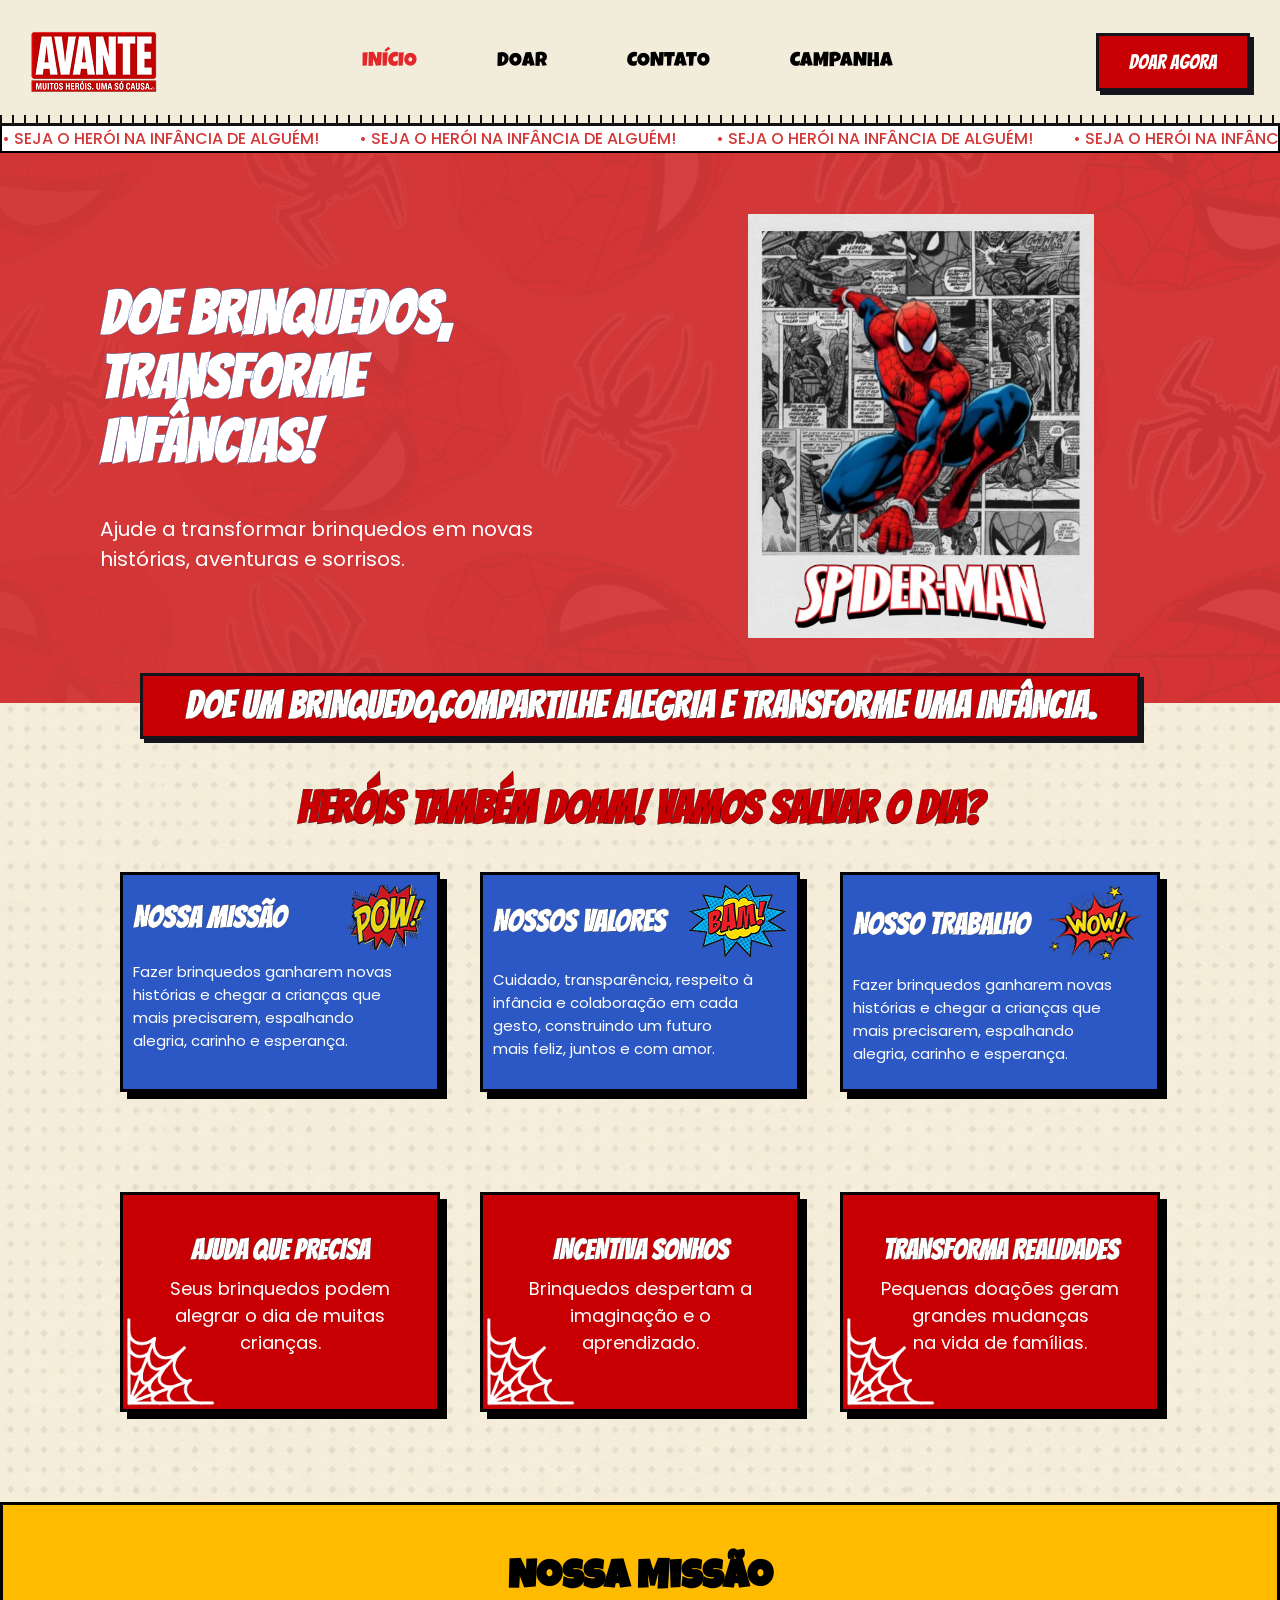
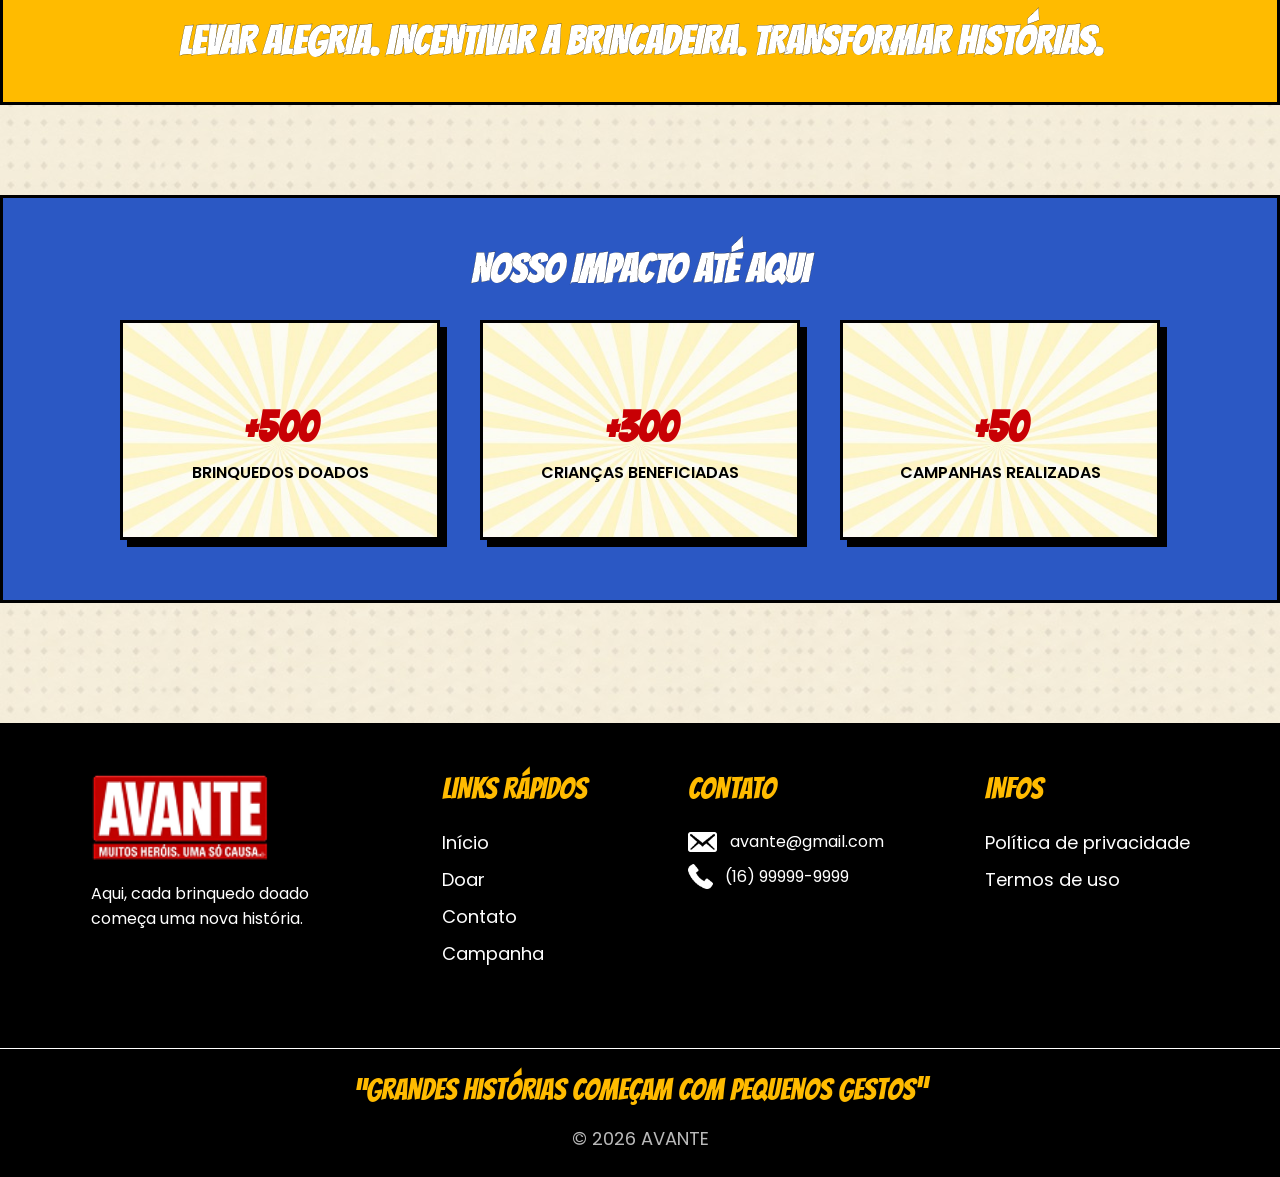
==== commit 72fb4e9a: "Finalização completa do site" ====
--- a/index.html
+++ b/index.html
@@ -96,18 +96,12 @@
     </div>
 
     <!-- Aviso -->
-    <div class="aviso">
-
-        <h1>
-            DOE UM BRINQUEDO,COMPARTILHE ALEGRIA E TRANSFORME UMA INFÂNCIA.
-        </h1>
-
+    <div class="todo">
+        <h2>DOE UM BRINQUEDO,COMPARTILHE ALEGRIA E TRANSFORME UMA INFÂNCIA.</h2>
     </div>
 
     <div class="herois">
-
         <h1>HERÓIS TAMBÉM DOAM! VAMOS SALVAR O DIA?</h1>
-
     </div>
 
 
@@ -193,7 +187,6 @@
         </div>
 
     </div>
-
 
     <!-- Card vermelho -->
 
--- a/style.css
+++ b/style.css
@@ -1,90 +1,82 @@
 * {
-    padding: 0;
-    margin: 0;
-    box-sizing: border-box;
-    cursor: pointer;
-}
-
-
+  padding: 0;
+  margin: 0;
+  box-sizing: border-box;
+}
 
 body {
-    background-image: url("img/Fundo.jpeg");
-}
-
-
+  background-image: url("img/Fundo.jpeg");
+}
 
 /* Header */
 header {
-    position: sticky;
-    background: #f2eddb;
-    border-bottom: 3px solid #111;
+  position: sticky;
+  background: #f2eddb;
+  border-bottom: 3px solid #111;
+  display: flex;
+  justify-content: space-between;
+  align-items: center;
+  padding: 30px;
+  z-index: 1000;
+  top: 0;
+  left: 0;
+  width: 100%;
+  margin: 0 auto;
+
+  nav {
     display: flex;
-    justify-content: space-between;
-    align-items: center;
-    padding: 30px;
-    z-index: 1000;
-    top: 0;
-    left: 0;
-    width: 100%;
-    margin: 0 auto;
-
-    nav {
-
-        display: flex;
-        gap: 80px;
-
-        a {
-
-            font-family: "Luckiest Guy", cursive;
-            text-decoration: none;
-            color: black;
-            transition: width 0.25s ease;
-            font-size: 20px;
-
-            &:hover {
-                text-decoration: underline #e3272b 2px;
-                text-underline-offset: 6px;
-                color: #e3272b;
-            }
-        }
-    }
-
-    button {
-
-        background: #c80004;
-        color: white;
-        border: 3px solid #14141a;
-        box-shadow: 4px 4px 0 #14141a;
-        padding: 15px 30px;
-        font-family: "Bangers", system-ui;
-        font-size: 20px;
-        cursor: pointer;
-        transition:
-            transform 0.2s ease,
-            box-shadow 0.2s ease;
-
-        &:hover {
-
-            transform: translate(4px, 4px);
-            box-shadow: 0 0 0 #14141a;
-
-        }
-    }
+    gap: 80px;
+
+    a {
+      font-family: "Luckiest Guy", cursive;
+      text-decoration: none;
+      color: black;
+      transition: width 0.25s ease;
+      font-size: 20px;
+
+      &:hover {
+        text-decoration: underline #e3272b 2px;
+        text-underline-offset: 6px;
+        color: #e3272b;
+      }
+    }
+  }
+
+  button {
+    background: #c80004;
+    color: white;
+    border: 3px solid #14141a;
+    box-shadow: 4px 4px 0 #14141a;
+    padding: 15px 30px;
+    font-family: "Bangers", system-ui;
+    font-size: 20px;
+    transition:
+      transform 0.2s ease,
+      box-shadow 0.2s ease;
+
+    &:hover {
+      transform: translate(4px, 4px);
+      box-shadow: 0 0 0 #14141a;
+    }
+  }
 }
 
 header::after {
-
-    content: "";
-    position: absolute;
-    left: 0;
-    right: 0;
-    bottom: 0;
-    height: 8px;
-    background: repeating-linear-gradient(to right, #111 0 2px, transparent 2px 12px);
+  content: "";
+  position: absolute;
+  left: 0;
+  right: 0;
+  bottom: 0;
+  height: 8px;
+  background: repeating-linear-gradient(
+    to right,
+    #111 0 2px,
+    transparent 2px 12px
+  );
 }
 
 .selected {
-    color: #e3272b;
+  color: #e3272b;
 }
 
 /* MENU HAMBÚRGUER + PAINEL LATERAL */
@@ -93,1389 +85,1365 @@
 header .menu-overlay,
 header nav .fechar-menu,
 header nav .btn-menu-doar {
+  display: none;
+}
+
+@media (max-width: 1000px) {
+  header > button {
     display: none;
-}
-
-@media (max-width: 900px) {
-    header>button {
-        display: none;
-    }
-
-    /* hambúrguer à direita */
-    header .hamburger {
-
-        display: flex;
-        flex-direction: column;
-        justify-content: center;
-        align-items: center;
-        gap: 6px;
-        width: 50px;
-        height: 50px;
-        padding: 0;
-        border: 3px solid #14141a;
-        box-shadow: 4px 4px 0 #14141a;
-        cursor: pointer;
-
-        span {
-
-            display: block;
-            width: 24px;
-            height: 3px;
-            background: #14141a;
-        }
-    }
-
-    header .menu-overlay {
-
-        display: block;
-        position: fixed;
-        inset: 0;
-        background: rgba(0, 0, 0, 0.5);
-        visibility: hidden;
-        z-index: 1;
-    }
-
-    header .menu-overlay.aberto {
-
-        opacity: 1;
-        visibility: visible;
-    }
-
-    /* painel lateral na direita */
-    header nav {
-        position: fixed;
-        top: 0;
-        right: 0;
-        height: 100vh;
-        width: 40%;
-        flex-direction: column;
-        justify-content: center;
-        align-items: center;
-        gap: 25px;
-        padding: 80px 20px 40px;
-        background: #f2eddb;
-        border-left: 3px solid #111;
-        transform: translateX(100%);
-        visibility: hidden;
-        transition:
-            transform 0.35s ease,
-            visibility 0.35s ease;
-        z-index: 2;
-
-        a {
-            font-size: 22px;
-            text-align: center;
-        }
-    }
-
-    header nav.aberto {
-        transform: translateX(0);
-        visibility: visible;
-    }
-
-    /* X no topo do painel */
-    header nav .fechar-menu {
-        display: flex;
-        align-items: center;
-        justify-content: center;
-        position: absolute;
-        top: 20px;
-        right: 20px;
-        width: 40px;
-        height: 40px;
-        padding: 0;
-        background: transparent;
-        color: #111;
-        border: none;
-        box-shadow: none;
-        font-family: "Poppins", sans-serif;
-        font-size: 40px;
-        line-height: 1;
-        cursor: pointer;
-    }
-
-    header nav .fechar-menu:hover {
-        transform: none;
-        box-shadow: none;
-        color: #e3272b;
-    }
-
-    /* DOAR AGORA dentro do painel */
-    header nav .btn-menu-doar {
-        display: block;
-        width: 100%;
-        margin-top: 15px;
-    }
-}
-
-.alert {
-
-    width: 100%;
-    border-right: 2px solid #000;
-    border-bottom: 2px solid #000;
-    border-left: 2px solid #000;
-    background-color: white;
-    color: #D33737;
-    font-family: "Poppins", sans-serif;
-    font-weight: 500;
-    overflow: hidden;
-    white-space: nowrap;
-}
-
-.alert-itens {
+  }
+
+  /* hambúrguer à direita */
+  header .hamburger {
     display: flex;
-    width: max-content;
-    animation: passar 20s linear infinite;
-}
-
-.alert-content {
-    display: flex;
+    flex-direction: column;
+    justify-content: center;
+    align-items: center;
+    gap: 6px;
+    width: 50px;
+    height: 50px;
+    padding: 0;
+    border: 3px solid #14141a;
+    box-shadow: 4px 4px 0 #14141a;
 
     span {
-        padding-right: 40px;
-    }
-}
-
-@keyframes passar {
-    from {
-        transform: translateX(0);
-    }
-
-    to {
-        transform: translateX(-50%);
-    }
-}
-
-.menu-link::after {
-
-    content: "";
-    position: absolute;
-    left: 0;
-    bottom: -7px;
-    width: 0;
-    height: 4px;
-    background: #E3272B;
-    border: 1px solid #000;
-    box-shadow: 2px 2px 0 #000;
-    transition: width 0.25s ease;
-}
-
-
-.hero {
-    background-image:
-        linear-gradient(to right, #D33737bf 0%, #D3373773 90%),
-        url("img/Fundo-Homem-Aranha.png");
-    background-size: cover;
-    background-position: center;
-    background-color: #D33737;
-    display: flex;
+      display: block;
+      width: 24px;
+      height: 3px;
+      background: #14141a;
+    }
+  }
+
+  header .menu-overlay {
+    display: block;
+    position: fixed;
+    inset: 0;
+    background: rgba(0, 0, 0, 0.5);
+    visibility: hidden;
+    z-index: 1;
+  }
+
+  header .menu-overlay.aberto {
+    opacity: 1;
+    visibility: visible;
+  }
+
+  /* painel lateral na direita */
+  header nav {
+    position: fixed;
+    top: 0;
+    right: 0;
+    height: 100vh;
+    width: 50%;
+    flex-direction: column;
+    justify-content: center;
     align-items: center;
-    justify-content: space-between;
-    width: 100%;
-    height: 550px;
-}
-
-.hero-texts {
-    padding: 100px;
-
-    h1 {
-
-        font-family: "Bangers", system-ui;
-        -webkit-text-stroke-width: 0.3px;
-        -webkit-text-stroke-color: #1F3E8C;
-        color: white;
-        font-size: 60px;
-    }
-
-    p {
-
-        font-size: 20px;
-        font-family: "Poppins", sans-serif;
-        max-width: 600px;
-        margin-top: 40px;
-        color: white;
-    }
-}
-
-.polaroid {
-    -webkit-animation: roll-in-blurred-top 0.6s cubic-bezier(0.230, 1.000, 0.320, 1.000) both;
-    animation: roll-in-blurred-top 0.6s cubic-bezier(0.230, 1.000, 0.320, 1.000) both;
-
-    img {
-        width: 65%;
-    }
-}
-
-@-webkit-keyframes roll-in-blurred-top {
-    0% {
-        -webkit-transform: translateY(-800px) rotate(-720deg);
-        transform: translateY(-800px) rotate(-720deg);
-        -webkit-filter: blur(50px);
-        filter: blur(50px);
-        opacity: 0;
-    }
-
-    100% {
-        -webkit-transform: translateY(0) rotate(0deg);
-        transform: translateY(0) rotate(0deg);
-        -webkit-filter: blur(0);
-        filter: blur(0);
-        opacity: 1;
-    }
-}
-
-@keyframes roll-in-blurred-top {
-    0% {
-        -webkit-transform: translateY(-800px) rotate(-720deg);
-        transform: translateY(-800px) rotate(-720deg);
-        -webkit-filter: blur(50px);
-        filter: blur(50px);
-        opacity: 0;
-    }
-
-    100% {
-        -webkit-transform: translateY(0) rotate(0deg);
-        transform: translateY(0) rotate(0deg);
-        -webkit-filter: blur(0);
-        filter: blur(0);
-        opacity: 1;
-    }
-}
-
-
-.aviso {
-
+    gap: 25px;
+    padding: 80px 20px 40px;
+    background: #f2eddb;
+    border-left: 3px solid #111;
+    transform: translateX(100%);
+    visibility: hidden;
+    transition:
+      transform 0.35s ease,
+      visibility 0.35s ease;
+    z-index: 2;
+
+    a {
+      font-size: 22px;
+      text-align: center;
+    }
+  }
+
+  header nav.aberto {
+    transform: translateX(0);
+    visibility: visible;
+  }
+
+  /* X no topo do painel */
+  header nav .fechar-menu {
     display: flex;
     align-items: center;
     justify-content: center;
-    background: #C80004;
-    border: 3px solid #14141A;
-    box-shadow: 4px 4px 0 #14141A;
+    position: absolute;
+    top: 20px;
+    right: 20px;
+    width: 40px;
+    height: 40px;
+    padding: 0;
+    background: transparent;
+    color: #111;
+    border: none;
+    box-shadow: none;
+    font-family: "Poppins", sans-serif;
+    font-size: 40px;
+    line-height: 1;
+  }
+
+  header nav .fechar-menu:hover {
+    transform: none;
+    box-shadow: none;
+    color: #e3272b;
+  }
+
+  /* DOAR AGORA dentro do painel */
+  header nav .btn-menu-doar {
+    display: block;
+    width: 100%;
+    margin-top: 15px;
+  }
+}
+
+.alert {
+  width: 100%;
+  border-right: 2px solid #000;
+  border-bottom: 2px solid #000;
+  border-left: 2px solid #000;
+  background-color: white;
+  color: #d33737;
+  font-family: "Poppins", sans-serif;
+  font-weight: 500;
+  overflow: hidden;
+  white-space: nowrap;
+}
+
+.alert-itens {
+  display: flex;
+  width: max-content;
+  animation: passar 20s linear infinite;
+}
+
+.alert-content {
+  display: flex;
+
+  span {
+    padding-right: 40px;
+  }
+}
+
+@keyframes passar {
+  from {
+    transform: translateX(0);
+  }
+
+  to {
+    transform: translateX(-50%);
+  }
+}
+
+.menu-link::after {
+  content: "";
+  position: absolute;
+  left: 0;
+  bottom: -7px;
+  width: 0;
+  height: 4px;
+  background: #e3272b;
+  border: 1px solid #000;
+  box-shadow: 2px 2px 0 #000;
+  transition: width 0.25s ease;
+}
+
+.hero {
+  background-image:
+    linear-gradient(to right, #d33737bf 0%, #d3373773 90%),
+    url("img/Fundo-Homem-Aranha.png");
+  background-size: cover;
+  background-position: center;
+  background-color: #d33737;
+  display: flex;
+  align-items: center;
+  justify-content: space-between;
+  width: 100%;
+  height: 550px;
+
+  @media (max-width: 1000px) {
+    height: 450px;
+    justify-content: center;
+    text-align: center;
+    align-items: center;
+
+    .polaroid {
+      display: none;
+    }
+  }
+}
+
+.hero-texts {
+  padding: 100px;
+
+  h1 {
+    font-family: "Bangers", system-ui;
+    -webkit-text-stroke-width: 0.3px;
+    -webkit-text-stroke-color: #1f3e8c;
+    color: white;
+    font-size: 60px;
+  }
+
+  p {
+    font-size: 20px;
+    font-family: "Poppins", sans-serif;
+    max-width: 600px;
+    margin-top: 40px;
+    color: white;
+  }
+
+  @media (max-width: 900px) {
+    width: 100%;
+    flex-wrap: wrap;
+    display: flex;
+    width: 100%;
+    flex-direction: column;
+    justify-content: center;
+    align-items: center;
+  }
+
+  @media (max-width: 570px) {
+    padding: 25px 15px;
+
+    h1 {
+      font-size: 36px;
+    }
+
+    p {
+      font-size: 13px;
+    }
+  }
+}
+
+.polaroid {
+  -webkit-animation: roll-in-blurred-top 0.6s cubic-bezier(0.23, 1, 0.32, 1)
+    both;
+  animation: roll-in-blurred-top 0.6s cubic-bezier(0.23, 1, 0.32, 1) both;
+
+  img {
+    width: 65%;
+  }
+}
+
+@-webkit-keyframes roll-in-blurred-top {
+  0% {
+    -webkit-transform: translateY(-800px) rotate(-720deg);
+    transform: translateY(-800px) rotate(-720deg);
+    -webkit-filter: blur(50px);
+    filter: blur(50px);
+    opacity: 0;
+  }
+
+  100% {
+    -webkit-transform: translateY(0) rotate(0deg);
+    transform: translateY(0) rotate(0deg);
+    -webkit-filter: blur(0);
+    filter: blur(0);
+    opacity: 1;
+  }
+}
+
+@keyframes roll-in-blurred-top {
+  0% {
+    -webkit-transform: translateY(-800px) rotate(-720deg);
+    transform: translateY(-800px) rotate(-720deg);
+    -webkit-filter: blur(50px);
+    filter: blur(50px);
+    opacity: 0;
+  }
+
+  100% {
+    -webkit-transform: translateY(0) rotate(0deg);
+    transform: translateY(0) rotate(0deg);
+    -webkit-filter: blur(0);
+    filter: blur(0);
+    opacity: 1;
+  }
+}
+
+.todo {
+  margin: 0 auto;
+  background: #c80004;
+  border: 3px solid #14141a;
+  box-shadow: 4px 4px 0 #14141a;
+  -webkit-text-stroke-width: 0.3px;
+  -webkit-text-stroke-color: black;
+  color: white;
+  padding: 10px;
+  width: 1000px;
+  text-align: center;
+  font-family: "Bangers", system-ui;
+  font-size: 25px;
+  margin-top: -30px;
+
+  @media (max-width: 1000px) {
+    width: 90%;
+    font-size: 20px;
+    -webkit-text-stroke-width: 0.1px;
+  }
+}
+
+.herois {
+  display: flex;
+  margin-top: 45px;
+  justify-content: center;
+  align-items: center;
+
+  h1 {
+    font-family: "Bangers", system-ui;
+    font-size: 45px;
+    color: #c80004;
+    -webkit-text-stroke-width: 0.3px;
+    -webkit-text-stroke-color: black;
+  }
+}
+
+.cards {
+  display: flex;
+  justify-content: center;
+  gap: 40px;
+  margin-top: 40px;
+
+  @media (max-width: 900px) {
+    width: 100%;
+    flex-direction: column;
+    align-items: center;
+    gap: 30px;
+    padding: 0 20px;
+  }
+}
+
+.card {
+  width: 320px;
+  height: 220px;
+  perspective: 1000px;
+
+  @media (max-width: 900px) {
+    width: 70%;
+  }
+}
+
+.card-inner {
+  position: relative;
+  width: 100%;
+  height: 100%;
+  transition: transform 0.6s;
+  transform-style: preserve-3d;
+}
+
+.card:hover .card-inner {
+  transform: rotateY(180deg);
+}
+
+.card-front,
+.card-back {
+  position: absolute;
+  width: 100%;
+  height: 100%;
+  box-sizing: border-box;
+  backface-visibility: hidden;
+}
+
+.card-front {
+  background-color: #2b58c4;
+  border: 3px solid black;
+  box-shadow: 7px 7px 0 black;
+  padding: 10px;
+  
+  @media (max-width: 900px) {
+    height: auto;
+  }
+}
+
+.titulo {
+  display: flex;
+  justify-content: space-between;
+  align-items: center;
+}
+
+.titulo .img {
+  width: 80px;
+  height: 65px;
+}
+
+.titulo .img2 {
+  width: 100px;
+  height: 78px;
+}
+
+.card-front h2 {
+  font-family: "Bangers", system-ui;
+  font-size: 30px;
+  font-weight: 800;
+  color: white;
+  -webkit-text-stroke-width: 0.2px;
+  -webkit-text-stroke-color: black;
+}
+
+.card-front p {
+  font-family: "Poppins", sans-serif;
+  font-size: 15px;
+  color: white;
+  margin-top: 10px;
+}
+
+.card-back {
+  background-color: white;
+  border: 3px solid black;
+  box-shadow: 7px 7px 0 black;
+  transform: rotateY(180deg);
+  display: flex;
+  align-items: center;
+  justify-content: center;
+  overflow: hidden;
+}
+
+.card-back {
+  background-image: url(img/teia-homem-aranha.png);
+  background-size: cover;
+  background-position: center;
+  background-repeat: no-repeat;
+  background-color: #1f3e8c;
+}
+
+.vermelhos {
+  display: flex;
+  justify-content: center;
+  text-align: center;
+  gap: 40px;
+  margin-top: 100px;
+
+  @media (max-width: 900px) {
+    width: 100%;
+    flex-direction: column;
+    align-items: center;
+    gap: 30px;
+    padding: 0 20px;
+  }
+}
+
+.vermelho {
+  width: 320px;
+  height: 220px;
+  perspective: 1000px;
+
+  @media (max-width: 900px) {
+    width: 70%;
+  }
+}
+
+.vermelho-inner {
+  position: relative;
+  width: 100%;
+  height: 100%;
+  transition: transform 0.6s;
+  transform-style: preserve-3d;
+}
+
+.vermelho:hover .vermelho-inner {
+  transform: rotateY(180deg);
+}
+
+.vermelho-front,
+.vermelho-back {
+  position: absolute;
+  width: 100%;
+  height: 100%;
+  box-sizing: border-box;
+  backface-visibility: hidden;
+}
+
+.vermelho-front {
+  position: absolute;
+  background-color: #c80004;
+  border: 3px solid black;
+  box-shadow: 7px 7px 0 black;
+  padding: 10px;
+}
+
+.vermelho-front h2 {
+  font-family: "Bangers", system-ui;
+  font-size: 28px;
+  font-weight: 800;
+  color: white;
+  -webkit-text-stroke-width: 0.2px;
+  -webkit-text-stroke-color: black;
+  margin-top: 30px;
+}
+
+.vermelho-front p {
+  font-family: "Poppins", sans-serif;
+  font-size: 18px;
+  max-width: 100%;
+  margin-top: 10px;
+  color: white;
+}
+
+.vermelho-front > img {
+  position: absolute;
+  left: 0;
+  bottom: 0;
+  width: 95px;
+}
+
+.vermelho-back {
+  background-color: white;
+  border: 3px solid black;
+  box-shadow: 7px 7px 0 black;
+  transform: rotateY(180deg);
+  display: flex;
+  align-items: center;
+  justify-content: center;
+  overflow: hidden;
+}
+
+.vermelho-back {
+  background-image: url(img/teia-homem-aranha.png);
+  background-size: cover;
+  background-position: center;
+  background-repeat: no-repeat;
+  background-color: #d33737;
+}
+
+.nossa {
+  display: flex;
+  justify-content: center;
+  align-items: center;
+  flex-direction: column;
+  background-color: #ffbb00;
+  margin-top: 90px;
+  border: 3px solid black;
+  padding: 10px;
+
+  h2 {
+    font-family: "Luckiest Guy", cursive;
+    font-size: 40px;
+    font-weight: 800;
+    margin-top: 45px;
+  }
+
+  h3 {
+    font-family: "Bangers", system-ui;
+    font-size: 40px;
+    color: white;
+    margin-top: 20px;
+    margin-bottom: 30px;
+    -webkit-text-stroke-width: 0.2px;
+    -webkit-text-stroke-color: black;
+  }
+}
+
+.impactos {
+  display: flex;
+  justify-content: center;
+  align-items: center;
+  gap: 30px;
+  flex-direction: column;
+  margin-top: 90px;
+  background-color: #2b58c4;
+  border: 3px solid black;
+  padding: 10px;
+
+  h2 {
+    margin-top: 40px;
+    color: white;
+    font-family: "Bangers", system-ui;
+    -webkit-text-stroke-width: 0.2px;
+    -webkit-text-stroke-color: black;
+    font-size: 40px;
+    font-weight: 900px;
+  }
+
+  .impacto {
+    display: flex;
+    gap: 40px;
+    justify-content: center;
+    align-items: center;
+    text-align: center;
+
+    @media (max-width: 1050px) {
+      flex-wrap: wrap;
+    }
+
+    .card1 {
+      display: flex;
+      align-items: center;
+      justify-content: center;
+      flex-direction: column;
+      background-image: url(img/Fundo-amarelo.jpeg);
+      background-size: cover;
+      background-position: center;
+      background-repeat: no-repeat;
+      width: 320px;
+      height: 220px;
+      border: 3px solid black;
+      box-shadow: 7px 7px 0 black;
+      padding: 10px;
+      margin-bottom: 50px;
+
+      h1 {
+        margin-top: 30px;
+        margin-bottom: 10px;
+        font-family: "Bangers", system-ui;
+        color: #c80004;
+        font-size: 42px;
+      }
+
+      p {
+        font-family: "Poppins", sans-serif;
+        font-weight: 600;
+      }
+    }
+  }
+}
+
+footer {
+  background-color: black;
+  color: white;
+  display: flex;
+  justify-content: space-around;
+  align-items: flex-start;
+  width: 100%;
+  height: 325px;
+  padding: 50px 40px 30px;
+  margin-top: 120px;
+
+  h3 {
+    margin: 0 0 15px 0;
+  }
+
+  p {
+    margin: 0;
+  }
+}
+
+.logo {
+  display: flex;
+  flex-direction: column;
+  margin: 0;
+  width: 250px;
+
+  img {
+    width: 180px;
+    margin-bottom: 20px;
+  }
+
+  p {
+    font-family: "Poppins", sans-serif;
+    font-size: 16px;
+  }
+}
+
+.nav-footer {
+  display: flex;
+  flex-direction: column;
+  gap: 10px;
+  margin: 0;
+
+  h3 {
+    font-family: "Bangers", system-ui;
+    color: #ffbb00;
+    font-size: 30px;
+    font-weight: 200;
+  }
+
+  a {
+    color: white;
+    text-decoration: none;
+    cursor: pointer;
+    font-family: "Poppins", sans-serif;
+    font-size: 18px;
+
+    &:hover {
+      color: #ffbb00;
+      text-decoration: underline;
+    }
+  }
+}
+
+.cont {
+  display: flex;
+  flex-direction: column;
+  gap: 10px;
+  margin: 0;
+
+  h3 {
+    font-family: "Bangers", system-ui;
+    color: #ffbb00;
+    font-size: 30px;
+    font-weight: 200;
+  }
+}
+
+.link {
+  display: flex;
+  align-items: center;
+  gap: 12px;
+
+  p {
+    margin: 0;
+    font-family: "Poppins", sans-serif;
+    font-size: 16px;
+  }
+}
+
+.Telefone {
+  cursor: default;
+
+  img {
+    width: 25px;
+    height: 25px;
+    object-fit: contain;
+  }
+
+  &:hover {
+    color: #ffbb00;
+  }
+}
+
+.E-mail {
+  a {
+    text-decoration: none;
+    color: white;
+    font-family: "Poppins", sans-serif;
+    font-size: 16px;
+  }
+
+  img {
+    width: 30px;
+    height: 20px;
+    object-fit: contain;
+  }
+
+  &:hover {
+    a {
+      color: #ffbb00;
+    }
+  }
+}
+
+.infos {
+  display: flex;
+  flex-direction: column;
+  gap: 10px;
+  margin: 0;
+
+  h3 {
+    font-family: "Bangers", system-ui;
+    color: #ffbb00;
+    font-size: 30px;
+    font-weight: 200;
+  }
+
+  a {
+    color: white;
+    text-decoration: none;
+    cursor: default;
+    font-family: "Poppins", sans-serif;
+    font-size: 18px;
+
+    &:hover {
+      color: #ffbb00;
+      text-decoration: underline;
+    }
+  }
+}
+
+.grandes {
+  background-color: black;
+  text-align: center;
+  border-top: 1px solid white;
+  padding: 25px 20px;
+  width: 100%;
+
+  h2 {
+    font-family: "Bangers", system-ui;
+    color: #ffbb00;
+    font-size: 30px;
+    font-weight: 200;
+    margin-bottom: 20px;
+  }
+
+  p {
+    font-family: "Poppins", sans-serif;
+    color: #b9b9b9;
+    margin: 0;
+    font-size: 18px;
+  }
+}
+
+/* FOOTER REPSONSIVO */
+@media (max-width: 900px) {
+  footer {
+    height: auto;
+    min-height: 325px;
+    padding: 50px 30px 40px;
+    gap: 40px;
+    flex-wrap: wrap;
+    justify-content: space-between;
+  }
+
+  .nav-footer,
+  .cont,
+  .infos {
+    width: 45%;
+  }
+}
+
+@media (max-width: 600px) {
+  footer {
+    flex-direction: column;
+    padding: 45px 25px 35px;
+    gap: 40px;
+    margin-top: 80px;
+  }
+
+  .logo img {
+    width: 160px;
+  }
+
+  .nav-footer,
+  .cont,
+  .infos {
+    gap: 8px;
+  }
+
+  .nav-footer h3,
+  .cont h3,
+  .infos h3 {
+    font-size: 27px;
+    margin-bottom: 8px;
+  }
+
+  .link p {
+    font-size: 14px;
+  }
+
+  .grandes {
+    padding: 20px 15px;
+
+    h2 {
+      font-size: 26px;
+      margin-bottom: 15px;
+    }
+
+    p {
+      font-size: 14px;
+      line-height: 1.5;
+    }
+  }
+}
+
+@media (max-width: 400px) {
+  footer {
+    padding: 40px 20px 30px;
+    gap: 35px;
+  }
+
+  .logo img {
+    width: 140px;
+  }
+
+  .nav-footer h3,
+  .cont h3,
+  .infos h3 {
+    font-size: 24px;
+  }
+
+  .nav-footer a,
+  .infos a,
+  .link p {
+    font-size: 14px;
+  }
+
+  .grandes h2 {
+    font-size: 23px;
+  }
+
+  .grandes p {
+    font-size: 13px;
+  }
+}
+
+/* Responsividade de 900px */
+
+@media (max-width: 900px) {
+  .aviso {
+    margin: 0 auto;
+    background: #c80004;
+    border: 3px solid #14141a;
+    box-shadow: 4px 4px 0 #14141a;
     -webkit-text-stroke-width: 0.3px;
     -webkit-text-stroke-color: black;
     color: white;
-    padding: 5px;
-    margin: 0px auto;
-    width: fit-content;
+    padding: 10px;
+    width: 800px;
     text-align: center;
     font-family: "Bangers", system-ui;
-    font-size: 18px;
-    margin-top: -25px;
-}
-
-.herois {
-    display: flex;
-    margin-top: 45px;
-    justify-content: center;
+    font-size: 25px;
+    margin-top: -30px;
+  }
+
+  .herois {
+    padding: 0 30px;
+
+    h1 {
+      font-size: 38px;
+      text-align: center;
+    }
+  }
+
+  .nossa {
+    text-align: center;
+    padding: 20px 30px;
+
+    h2 {
+      font-size: 36px;
+    }
+
+    h3 {
+      font-size: 28px;
+    }
+  }
+
+  .impactos {
+    max-width: 100%;
+
+    h2 {
+      font-size: 36px;
+      text-align: center;
+    }
+
+    .impacto {
+      width: 100%;
+      flex-direction: column;
+      gap: 30px;
+
+      .card1 {
+        width: 280px;
+        max-width: 100%;
+      }
+    }
+  }
+}
+
+/* Responsividade de 600px */
+
+@media (max-width: 600px) {
+  html,
+  body {
+    width: 100%;
+    max-width: 100%;
+    overflow-x: hidden;
+  }
+
+  .hero {
+    height: 400px;
+  }
+
+  /* .hero-texts {
+    padding: 30px 20px;
+
+    h1 {
+      font-size: 42px;
+    }
+
+    p {
+      font-size: 14px;
+      margin-top: 20px;
+      color: white;
+    }
+
+    p br {
+      display: none;
+    }
+  } */
+
+  .aviso {
+    max-width: 90%;
+    font-size: 11px;
+  }
+
+  .herois {
+    margin-top: 35px;
+    padding: 0 20px;
+
+    h1 {
+      font-size: 30px;
+    }
+  }
+
+  .cards {
+    flex-direction: column;
     align-items: center;
+    gap: 30px;
+    padding: 0 20px;
+  }
+
+  .card {
+    width: min(320px, 90vw);
+  }
+
+  .vermelhos {
+    flex-direction: column;
+    align-items: center;
+    gap: 30px;
+    padding: 0 20px;
+    margin-top: 70px;
+  }
+
+  .vermelho {
+    width: min(320px, 90vw);
+  }
+
+  .nossa {
+    margin-top: 70px;
+    padding: 20px;
+
+    h2 {
+      font-size: 32px;
+      margin-top: 30px;
+    }
+
+    h3 {
+      font-size: 24px;
+      line-height: 1.2;
+    }
+  }
+
+  .impactos {
+    padding: 10px;
+
+    h2 {
+      font-size: 30px;
+    }
+
+    .impacto {
+      flex-direction: column;
+      gap: 30px;
+
+      .card1 {
+        width: min(300px, 85vw);
+      }
+    }
+  }
+}
+
+/* Resposividade de 400px */
+@media (max-width: 400px) {
+  html,
+  body {
+    width: 100%;
+    max-width: 100%;
+    overflow-x: hidden;
+  }
+
+  .hero {
+    height: 360px;
+  }
+
+  .aviso {
+    max-width: 92%;
+    font-size: 9px;
+  }
+
+  .herois {
+    padding: 0 15px;
 
     h1 {
-
-        font-family: "Bangers", system-ui;
-        font-size: 45px;
-        color: #C80004;
-        -webkit-text-stroke-width: 0.3px;
-        -webkit-text-stroke-color: black;
-    }
-}
-
-.cards {
-
-    display: flex;
-    justify-content: center;
-    gap: 40px;
-    margin-top: 40px;
-}
-
-.card {
-
-    width: 320px;
-    height: 220px;
-    perspective: 1000px;
-    cursor: pointer;
-}
-
-.card-inner {
-
-    position: relative;
-    width: 100%;
-    height: 100%;
-    transition: transform 0.6s;
-    transform-style: preserve-3d;
-}
-
-.card:hover .card-inner {
-    transform: rotateY(180deg);
-}
-
-.card-front,
-.card-back {
-    position: absolute;
-    width: 100%;
-    height: 100%;
-    box-sizing: border-box;
-    backface-visibility: hidden;
-}
-
-.card-front {
-    background-color: #2B58C4;
-    border: 3px solid black;
-    box-shadow: 7px 7px 0 black;
+      font-size: 26px;
+    }
+  }
+
+  .cards {
+    flex-direction: column;
+    align-items: center;
+    padding: 0 15px;
+    gap: 30px;
+  }
+
+  .card {
+    width: min(300px, 85vw);
+  }
+
+  .vermelhos {
+    flex-direction: column;
+    align-items: center;
+    padding: 0 15px;
+    gap: 30px;
+  }
+
+  .vermelho {
+    width: min(300px, 85vw);
+  }
+
+  .nossa {
+    padding: 15px;
+
+    h2 {
+      font-size: 28px;
+    }
+
+    h3 {
+      font-size: 21px;
+    }
+  }
+
+  .impactos {
+    h2 {
+      font-size: 26px;
+    }
+
+    .impacto .card1 {
+      width: min(280px, 85vw);
+    }
+  }
+}
+
+/* MODAL DOAÇÃO */
+
+.modal-overlay {
+  position: fixed;
+  inset: 0;
+  display: flex;
+  align-items: center;
+  justify-content: center;
+  padding: 20px;
+  background: rgba(0, 0, 0, 0.75);
+  z-index: 9999;
+  opacity: 0;
+  visibility: hidden;
+  transition:
+    opacity 0.3s ease,
+    visibility 0.3s ease;
+}
+
+.modal-overlay.ativo {
+  opacity: 1;
+  visibility: visible;
+}
+
+.modal-doacao {
+  width: min(1100px, 92vw);
+  max-height: 90vh;
+  background: #fbf9f0;
+  border: 6px solid #000;
+  position: relative;
+  padding: 40px;
+  opacity: 0;
+  transform: translateY(100vh);
+  box-shadow:
+    rgba(0, 0, 0, 0.4) 0px 2px 4px,
+    rgba(0, 0, 0, 0.3) 0px 7px 13px -3px,
+    rgba(0, 0, 0, 0.2) 0px -3px 0px inset;
+
+  p {
+    font-size: 16px;
+    font-family: "Poppins", sans-serif;
+    font-weight: 400;
+  }
+
+  h2 {
+    color: #2b58c4;
+    font-family: "Bangers", system-ui;
+    font-size: 45px;
+    -webkit-text-stroke-width: 0.1px;
+    -webkit-text-stroke-color: black;
+    margin: 0;
+  }
+}
+
+.modal-overlay.ativo .modal-doacao {
+  animation: entrada 0.7s cubic-bezier(0.16, 1, 0.3, 1) forwards;
+}
+
+@keyframes entrada {
+  from {
+    opacity: 0;
+    transform: translateY(100vh);
+  }
+
+  to {
+    opacity: 1;
+    transform: translateY(0);
+  }
+}
+
+.modal-overlay.fechando .modal-doacao {
+  animation: saidaModal 0.7s ease-in forwards;
+}
+
+@keyframes saidaModal {
+  from {
+    opacity: 1;
+    transform: translateY(0);
+  }
+
+  to {
+    opacity: 0;
+    transform: translateY(100vh);
+  }
+}
+
+.fechar-modal {
+  position: absolute;
+  top: 15px;
+  right: 15px;
+  width: 55px;
+  height: 55px;
+  display: flex;
+  align-items: center;
+  justify-content: center;
+  background: #b71c20;
+  color: #fff;
+  border: 4px solid #000;
+  font-size: 30px;
+  font-weight: bold;
+  cursor: pointer;
+  box-shadow: 4px 4px 0 #000;
+  z-index: 10;
+
+  span {
+    transition: 0.3s;
     padding: 10px;
-}
-
-.titulo {
-
-    display: flex;
-    justify-content: space-between;
-    align-items: center;
-}
-
-.titulo .img {
-
-    width: 80px;
-    height: 65px;
-}
-
-.titulo .img2 {
-
-    width: 100px;
-    height: 78px;
-}
-
-.card-front h2 {
-
+
+    &:hover {
+      transform: rotate(90deg);
+    }
+  }
+}
+
+.escolha {
+  display: flex;
+  flex-direction: column;
+  align-items: center;
+  justify-content: center;
+  width: 100%;
+  text-align: center;
+}
+
+.cabecalho-missao {
+  display: flex;
+  flex-direction: column;
+  align-items: center;
+  gap: 15px;
+  width: 100%;
+  margin-bottom: 30px;
+}
+
+.descricao-modal {
+  max-width: 800px;
+  margin: 0;
+  font-size: 17px;
+  color: #333;
+  font-family: "Poppins", sans-serif;
+}
+
+/* FORMULÁRIO */
+
+.formulario {
+  display: flex;
+  flex-direction: column;
+  justify-content: center;
+  width: 700px;
+  max-width: 92vw;
+  padding: 20px;
+  background-color: #fbf9f0;
+  border: 4px solid #000;
+  box-shadow: 10px 10px 0 #000;
+  margin: 20px auto;
+}
+
+/* PRIMEIRA ETAPA */
+
+.opcoes-doacao {
+  display: flex;
+  justify-content: center;
+  align-items: center;
+  gap: 30px;
+  width: 100%;
+}
+
+.card-doacao {
+  display: flex;
+  justify-content: center;
+  flex-direction: column;
+  padding: 30px;
+  width: 50%;
+  height: 300px;
+  background: white;
+  border: 5px solid #000;
+  box-shadow: 8px 8px 0 #000;
+  box-shadow: rgb(38, 57, 77) 0px 20px 30px -10px;
+
+  h3 {
     font-family: "Bangers", system-ui;
-    font-size: 28px;
-    font-weight: 800;
+    font-size: 35px;
     color: white;
     -webkit-text-stroke-width: 0.2px;
     -webkit-text-stroke-color: black;
-}
-
-.card-front p {
+  }
+
+  p {
+    margin: 0 0 20px;
+    font-size: 16px;
+    color: black;
     font-family: "Poppins", sans-serif;
-    font-size: 15px;
-    text-align: center;
-    color: white;
-}
-
-.card-back {
-    background-color: white;
-    border: 3px solid black;
-    box-shadow: 7px 7px 0 black;
-    transform: rotateY(180deg);
-    display: flex;
-    align-items: center;
-    justify-content: center;
-    overflow: hidden;
-}
-
-.card-back {
-    background-image: url(img/teia-homem-aranha.png);
-    background-size: cover;
-    background-position: center;
-    background-repeat: no-repeat;
-    background-color: #1F3E8C;
-}
-
-.vermelhos {
-    display: flex;
-    justify-content: center;
-    text-align: center;
-    gap: 40px;
-    margin-top: 100px;
-}
-
-.vermelho {
-    position: relative;
-    width: 320px;
-    height: 220px;
-    perspective: 1000px;
-}
-
-.vermelho-inner {
-    position: relative;
-    width: 100%;
-    height: 100%;
-    transition: transform 0.6s;
-    transform-style: preserve-3d;
-}
-
-.vermelho:hover .vermelho-inner {
-    transform: rotateY(180deg);
-}
-
-.vermelho-front,
-.vermelho-back {
-    position: absolute;
-    width: 100%;
-    height: 100%;
-    box-sizing: border-box;
-    backface-visibility: hidden;
-}
-
-.vermelho-front {
-    position: absolute;
-    background-color: #C80004;
-    border: 3px solid black;
-    box-shadow: 7px 7px 0 black;
-    padding: 10px;
-}
-
-.vermelho-front h2 {
-    font-family: "Bangers", system-ui;
-    font-size: 28px;
-    font-weight: 800;
-    color: white;
-    -webkit-text-stroke-width: 0.2px;
-    -webkit-text-stroke-color: black;
-    margin-top: 30px;
-}
-
-.vermelho-front p {
-    font-family: "Poppins", sans-serif;
-    font-size: 18px;
-    max-width: 100%;
-    margin-top: 10px;
-    color: white;
-}
-
-.vermelho-front>img {
-    position: absolute;
-    left: 0;
-    bottom: 0;
-    width: 95px;
-}
-
-.vermelho-back {
-    background-color: white;
-    border: 3px solid black;
-    box-shadow: 7px 7px 0 black;
-    transform: rotateY(180deg);
-    display: flex;
-    align-items: center;
-    justify-content: center;
-    overflow: hidden;
-}
-
-.vermelho-back {
-    background-image: url(img/teia-homem-aranha.png);
-    background-size: cover;
-    background-position: center;
-    background-repeat: no-repeat;
-    background-color: #D33737;
-}
-
-.nossa {
-    display: flex;
-    justify-content: center;
-    align-items: center;
-    flex-direction: column;
-    background-color: #FFBB00;
-    margin-top: 90px;
-    border: 3px solid black;
-    box-shadow: 7px 7px 0 black;
-    padding: 10px;
-
-    h2 {
-        font-family: "Luckiest Guy", cursive;
-        font-size: 40px;
-        font-weight: 800;
-        margin-top: 45px;
-    }
-
-    h3 {
-        font-family: "Bangers", system-ui;
-        font-size: 35px;
-        color: white;
-        margin-top: 20px;
-        margin-bottom: 30px;
-        -webkit-text-stroke-width: 0.2px;
-        -webkit-text-stroke-color: black;
-    }
-}
-
-.impactos {
-    display: flex;
-    justify-content: center;
-    align-items: center;
-    gap: 30px;
-    flex-direction: column;
-    margin-top: 90px;
-    background-color: #2B58C4;
-    border: 3px solid black;
-    padding: 10px;
-
-    h2 {
-        margin-top: 40px;
-        color: white;
-        font-family: "Bangers", system-ui;
-        -webkit-text-stroke-width: 0.2px;
-        -webkit-text-stroke-color: black;
-        font-size: 40px;
-        font-weight: 900px;
-    }
-
-    .impacto {
-        display: flex;
-        gap: 40px;
-        justify-content: center;
-        align-items: center;
-        text-align: center;
-
-        .card1 {
-            display: flex;
-            align-items: center;
-            justify-content: center;
-            flex-direction: column;
-            background-image: url(img/Fundo-amarelo.jpeg);
-            background-size: cover;
-            background-position: center;
-            background-repeat: no-repeat;
-            width: 320px;
-            height: 220px;
-            border: 3px solid black;
-            box-shadow: 7px 7px 0 black;
-            padding: 10px;
-            margin-bottom: 50px;
-
-            h1 {
-                margin-top: 30px;
-                margin-bottom: 10px;
-                font-family: "Bangers", system-ui;
-                color: #C80004;
-                font-size: 42px;
-            }
-
-            p {
-                font-family: "Poppins", sans-serif;
-                font-weight: 600;
-            }
-        }
-    }
-}
-
-footer {
-    background-color: black;
-    color: white;
-    display: flex;
-    justify-content: space-around;
-    align-items: flex-start;
-    width: 100%;
-    height: 325px;
-    padding: 50px 40px 30px;
-    margin-top: 120px;
-
-    h3 {
-        margin: 0 0 15px 0;
-    }
-
-    p {
-        margin: 0;
-    }
-}
-
-.logo {
-    display: flex;
-    flex-direction: column;
-    margin: 0;
-    width: 250px;
-
-    img {
-        width: 180px;
-        margin-bottom: 20px;
-    }
-
-    p {
-        font-family: "Poppins", sans-serif;
-        font-size: 16px;
-    }
-}
-
-.nav-footer {
-    display: flex;
-    flex-direction: column;
-    gap: 10px;
-    margin: 0;
-
-    h3 {
-        font-family: "Bangers", system-ui;
-        color: #ffbb00;
-        font-size: 30px;
-        font-weight: 200;
-    }
-
-    a {
-        color: white;
-        text-decoration: none;
-        cursor: pointer;
-        font-family: "Poppins", sans-serif;
-        font-size: 18px;
-
-        &:hover {
-            color: #ffbb00;
-            text-decoration: underline;
-        }
-    }
-}
-
-.cont {
-    display: flex;
-    flex-direction: column;
-    gap: 10px;
-    margin: 0;
-
-    h3 {
-        font-family: "Bangers", system-ui;
-        color: #ffbb00;
-        font-size: 30px;
-        font-weight: 200;
-    }
-}
-
-.link {
-    display: flex;
-    align-items: center;
-    gap: 12px;
-
-    p {
-        margin: 0;
-        font-family: "Poppins", sans-serif;
-        font-size: 16px;
-    }
-}
-
-.Telefone {
-    cursor: default;
-
-    img {
-        width: 25px;
-        height: 25px;
-        object-fit: contain;
-    }
-
-    &:hover {
-        color: #ffbb00;
-    }
-}
-
-.E-mail {
-    a {
-        text-decoration: none;
-        color: white;
-        font-family: "Poppins", sans-serif;
-        font-size: 16px;
-    }
-
-    img {
-        width: 30px;
-        height: 20px;
-        object-fit: contain;
-    }
-
-    &:hover {
-        a {
-            color: #ffbb00;
-        }
-    }
-}
-
-.infos {
-    display: flex;
-    flex-direction: column;
-    gap: 10px;
-    margin: 0;
-
-    h3 {
-        font-family: "Bangers", system-ui;
-        color: #ffbb00;
-        font-size: 30px;
-        font-weight: 200;
-    }
-
-    a {
-        color: white;
-        text-decoration: none;
-        cursor: default;
-        font-family: "Poppins", sans-serif;
-        font-size: 18px;
-
-        &:hover {
-            color: #ffbb00;
-            text-decoration: underline;
-        }
-    }
-}
-
-.grandes {
-    background-color: black;
-    text-align: center;
-    border-top: 1px solid white;
-    padding: 25px 20px;
-    width: 100%;
-
-    h2 {
-        font-family: "Bangers", system-ui;
-        color: #ffbb00;
-        font-size: 30px;
-        font-weight: 200;
-        margin-bottom: 20px;
-    }
-
-    p {
-        font-family: "Poppins", sans-serif;
-        color: #b9b9b9;
-        margin: 0;
-        font-size: 18px;
-    }
-}
-
-
-
-
-
-/* Responsividade de 900px */
-
-@media (max-width: 900px) {
-
-    html,
-    body {
-        width: 100%;
-        max-width: 100%;
-        overflow-x: hidden;
-    }
-
-    .hero {
-        height: 450px;
-        justify-content: center;
-        text-align: center;
-        align-items: center;
-    }
-
-    .hero .polaroid {
-        display: none;
-    }
-
-    .hero-texts {
-        display: flex;
-        width: 100%;
-        flex-direction: column;
-        justify-content: center;
-        align-items: center;
-
-        h1 {
-            font-size: 50px;
-
-        }
-
-        p {
-            font-size: 16px;
-            margin-top: 25px;
-            color: white;
-        }
-    }
-
-    .aviso {
-        max-width: 80%;
-        width: fit-content;
-        font-size: 14px;
-    }
-
-    .herois {
-        padding: 0 30px;
-
-        h1 {
-            font-size: 38px;
-            text-align: center;
-        }
-    }
-
-    /* CARDS AZUIS */
-    .cards {
-        width: 100%;
-        flex-direction: column;
-        align-items: center;
-        gap: 30px;
-        padding: 0 20px;
-    }
-
-    .card {
-        width: 300px;
-        max-width: 100%;
-    }
-
-    /* CARDS VERMELHOS */
-    .vermelhos {
-        width: 100%;
-        flex-direction: column;
-        align-items: center;
-        gap: 30px;
-        padding: 0 20px;
-        margin-top: 80px;
-    }
-
-    .vermelho {
-        width: 300px;
-        max-width: 100%;
-    }
-
-    .nossa {
-        text-align: center;
-        padding: 20px 30px;
-
-        h2 {
-            font-size: 36px;
-        }
-
-        h3 {
-            font-size: 28px;
-        }
-    }
-
-    .impactos {
-        max-width: 100%;
-
-        h2 {
-            font-size: 36px;
-            text-align: center;
-        }
-
-        .impacto {
-            width: 100%;
-            flex-direction: column;
-            gap: 30px;
-
-            .card1 {
-                width: 280px;
-                max-width: 100%;
-            }
-        }
-    }
-
-    footer {
-        height: auto;
-        min-height: 325px;
-        padding: 50px 30px 40px;
-        gap: 20px;
-        flex-wrap: wrap;
-        justify-content: space-between;
-    }
-
-    .logo,
-    .nav-footer,
-    .cont,
-    .infos {
-        width: 20%;
-    }
-
-}
-
-
-/* Responsividade de 600px */
-
-@media (max-width: 600px) {
-
-    html,
-    body {
-        width: 100%;
-        max-width: 100%;
-        overflow-x: hidden;
-    }
-
-    .hero {
-        height: 400px;
-    }
-
-    .hero-texts {
-        padding: 30px 20px;
-
-        h1 {
-            font-size: 42px;
-        }
-
-        p {
-            font-size: 14px;
-            margin-top: 20px;
-            color: white;
-        }
-
-        p br {
-            display: none;
-        }
-    }
-
-    .aviso {
-        max-width: 90%;
-        font-size: 11px;
-    }
-
-    .herois {
-        margin-top: 35px;
-        padding: 0 20px;
-
-        h1 {
-            font-size: 30px;
-        }
-    }
-
-    .cards {
-        flex-direction: column;
-        align-items: center;
-        gap: 30px;
-        padding: 0 20px;
-    }
-
-    .card {
-        width: min(320px, 90vw);
-    }
-
-    .vermelhos {
-        flex-direction: column;
-        align-items: center;
-        gap: 30px;
-        padding: 0 20px;
-        margin-top: 70px;
-    }
-
-    .vermelho {
-        width: min(320px, 90vw);
-    }
-
-    .nossa {
-        margin-top: 70px;
-        padding: 20px;
-
-        h2 {
-            font-size: 32px;
-            margin-top: 30px;
-        }
-
-        h3 {
-            font-size: 24px;
-            line-height: 1.2;
-        }
-    }
-
-    .impactos {
-        padding: 10px;
-
-        h2 {
-            font-size: 30px;
-        }
-
-        .impacto {
-            flex-direction: column;
-            gap: 30px;
-
-            .card1 {
-                width: min(300px, 85vw);
-            }
-        }
-    }
-
-    footer {
-        flex-direction: column;
-        padding: 45px 25px 35px;
-        gap: 40px;
-        margin-top: 80px;
-    }
-
-    .logo,
-    .nav-footer,
-    .cont,
-    .infos {
-        width: 100%;
-    }
-
-    .logo {
-        img {
-            width: 160px;
-        }
-    }
-
-    footer h3 {
-        font-size: 27px;
-    }
-
-    footer .link p {
-        font-size: 14px;
-    }
-
-    .grandes {
-        padding: 20px 15px;
-
-        h2 {
-            font-size: 26px;
-            margin-bottom: 15px;
-        }
-
-        p {
-            font-size: 14px;
-            line-height: 1.5;
-        }
-    }
-}
-
-
-/* Resposividade de 400px */
-@media (max-width: 400px) {
-
-    html,
-    body {
-        width: 100%;
-        max-width: 100%;
-        overflow-x: hidden;
-    }
-
-
-    .hero {
-        height: 360px;
-    }
-
-    .hero-texts {
-        padding: 25px 15px;
-
-        h1 {
-            font-size: 36px;
-        }
-
-        p {
-            font-size: 13px;
-        }
-    }
-
-    .aviso {
-        max-width: 92%;
-        font-size: 9px;
-    }
-
-    .herois {
-        padding: 0 15px;
-
-        h1 {
-            font-size: 26px;
-        }
-    }
-
-    .cards {
-        flex-direction: column;
-        align-items: center;
-        padding: 0 15px;
-        gap: 30px;
-    }
-
-    .card {
-        width: min(300px, 85vw);
-    }
-
-    .vermelhos {
-        flex-direction: column;
-        align-items: center;
-        padding: 0 15px;
-        gap: 30px;
-    }
-
-    .vermelho {
-        width: min(300px, 85vw);
-    }
-
-    .nossa {
-        padding: 15px;
-
-        h2 {
-            font-size: 28px;
-        }
-
-        h3 {
-            font-size: 21px;
-        }
-    }
-
-    .impactos {
-
-        h2 {
-            font-size: 26px;
-        }
-
-        .impacto {
-            flex-direction: column;
-        }
-
-        .impacto .card1 {
-            width: min(280px, 85vw);
-        }
-    }
-}
-
-/*Responsivo sem hover*/
-
-@media (max-width: 900px) {
-
-    /* Links do menu e rodapé */
-    header nav a:hover,
-    .nav-footer a:hover,
-    .infos a:hover,
-    .Telefone:hover,
-    .E-mail:hover {
-        color: inherit;
-        text-decoration: none;
-        transform: none;
-    }
-
-
-    /* Cards que viram ao passar o mouse */
-    .card:hover .card-inner,
-    .vermelho:hover .vermelho-inner {
-        transform: none;
-    }
-}
-
-/* MODAL DOAÇÃO */
-
-.modal-overlay {
-    position: fixed;
-    inset: 0;
-    display: flex;
-    align-items: center;
-    justify-content: center;
-    padding: 20px;
-    background: rgba(0, 0, 0, 0.75);
-    z-index: 9999;
-    opacity: 0;
-    visibility: hidden;
-    transition:
-        opacity 0.3s ease,
-        visibility 0.3s ease;
-}
-
-.modal-overlay.ativo {
-    opacity: 1;
-    visibility: visible;
-}
-
-.modal-doacao {
-    width: min(1100px, 92vw);
-    max-height: 90vh;
-    background: #fbf9f0;
-    border: 6px solid #000;
-    position: relative;
-    padding: 40px;
-    opacity: 0;
-    transform: translateY(100vh);
-    box-shadow: rgba(0, 0, 0, 0.4) 0px 2px 4px, rgba(0, 0, 0, 0.3) 0px 7px 13px -3px, rgba(0, 0, 0, 0.2) 0px -3px 0px inset;
-
-    p {
-        font-size: 16px;
-        font-family: "Poppins", sans-serif;
-        font-weight: 400;
-    }
-
-    h2 {
-        color: #2b58c4;
-        font-family: "Bangers", system-ui;
-        font-size: 45px;
-        -webkit-text-stroke-width: 0.1px;
-        -webkit-text-stroke-color: black;
-        margin: 0;
-    }
-}
-
-.modal-overlay.ativo .modal-doacao {
-    animation: entrada 0.7s cubic-bezier(0.16, 1, 0.3, 1) forwards;
-}
-
-@keyframes entrada {
-    from {
-        opacity: 0;
-        transform: translateY(100vh);
-    }
-
-    to {
-        opacity: 1;
-        transform: translateY(0);
-    }
-}
-
-.modal-overlay.fechando .modal-doacao {
-    animation: saidaModal 0.7s ease-in forwards;
-}
-
-@keyframes saidaModal {
-    from {
-        opacity: 1;
-        transform: translateY(0);
-    }
-
-    to {
-        opacity: 0;
-        transform: translateY(100vh);
-    }
-}
-
-.fechar-modal {
-    position: absolute;
-    top: 15px;
-    right: 15px;
-    width: 55px;
-    height: 55px;
-    display: flex;
-    align-items: center;
-    justify-content: center;
-    background: #b71c20;
-    color: #fff;
-    border: 4px solid #000;
-    font-size: 30px;
-    font-weight: bold;
-    cursor: pointer;
-    box-shadow: 4px 4px 0 #000;
-    z-index: 10;
-
-    span {
-        transition: 0.3s;
-        padding: 10px;
-
-        &:hover {
-            transform: rotate(90deg);
-        }
-    }
-}
-
-.escolha {
-    display: flex;
-    flex-direction: column;
-    align-items: center;
-    justify-content: center;
-    width: 100%;
-    text-align: center;
-}
-
-.cabecalho-missao {
-    display: flex;
-    flex-direction: column;
-    align-items: center;
-    gap: 15px;
-    width: 100%;
-    margin-bottom: 30px;
-}
-
-.descricao-modal {
-    max-width: 800px;
-    margin: 0;
-    font-size: 17px;
-    color: #333;
-    font-family: "Poppins", sans-serif;
-}
-
-/* FORMULÁRIO */
-
-.formulario {
-    display: flex;
-    flex-direction: column;
-    justify-content: center;
-    width: 700px;
-    max-width: 92vw;
-    padding: 20px;
-    background-color: #fbf9f0;
-    border: 4px solid #000;
-    box-shadow: 10px 10px 0 #000;
-    margin: 20px auto;
-}
-
-/* PRIMEIRA ETAPA */
-
-.opcoes-doacao {
-    display: flex;
-    justify-content: center;
-    align-items: center;
-    gap: 30px;
-    width: 100%;
-}
-
-.card-doacao {
-    display: flex;
-    justify-content: center;
-    flex-direction: column;
-    padding: 30px;
-    width: 50%;
-    height: 300px;
-    background: white;
-    border: 5px solid #000;
-    box-shadow: 8px 8px 0 #000;
-    box-shadow: rgb(38, 57, 77) 0px 20px 30px -10px;
-
-    h3 {
-        font-family: "Bangers", system-ui;
-        font-size: 35px;
-        color: white;
-        -webkit-text-stroke-width: 0.2px;
-        -webkit-text-stroke-color: black;
-    }
-
-    p {
-        margin: 0 0 20px;
-        font-size: 16px;
-        color: black;
-        font-family: "Poppins", sans-serif;
-    }
-
-    @media (max-width: 950px) {
-        width: 500px;
-        height: 250px;
-    }
+  }
+
+  @media (max-width: 950px) {
+    width: 500px;
+    height: 250px;
+  }
 }
 
 .titulo-modal {
-    display: flex;
-    align-items: center;
-    justify-content: space-between;
-    gap: 15px;
+  display: flex;
+  align-items: center;
+  justify-content: space-between;
+  gap: 15px;
 }
 
 .btn-missao {
-    display: flex;
-    align-items: center;
-    justify-content: center;
-    width: 100%;
-    padding: 14px;
-    border: 2px solid black;
-    font-family: "Poppins", sans-serif;
-    font-size: 20px;
-    font-weight: bold;
-    cursor: pointer;
-    transition: 0.2s;
-    color: #fff;
-    text-decoration: none;
+  display: flex;
+  align-items: center;
+  justify-content: center;
+  width: 100%;
+  padding: 14px;
+  border: 2px solid black;
+  font-family: "Poppins", sans-serif;
+  font-size: 20px;
+  font-weight: bold;
+  cursor: pointer;
+  transition: 0.2s;
+  color: #fff;
+  text-decoration: none;
 }
 
 .btn-azul {
-    background-color: #1f3e8c;
-
-    &:hover {
-        background-color: #151c2f;
-    }
+  background-color: #1f3e8c;
+
+  &:hover {
+    background-color: #151c2f;
+  }
 }
 
 .btn-amarelo {
+  background-color: #ffbb00;
+
+  &:hover {
     background-color: #ffbb00;
-
-    &:hover {
-        background-color: #ffbb00;
-    }
+  }
 }
 
 .frase-final {
-    display: flex;
-    flex-direction: column;
-    align-items: center;
-    gap: 15px;
-    margin-top: 40px;
-    margin-bottom: 30px;
-    font-size: 16px;
-    font-weight: 500;
-    color: #000;
-
-    img {
-        width: 80px;
-    }
-}+  display: flex;
+  flex-direction: column;
+  align-items: center;
+  gap: 15px;
+  margin-top: 40px;
+  margin-bottom: 30px;
+  font-size: 16px;
+  font-weight: 500;
+  color: #000;
+
+  img {
+    width: 80px;
+  }
+}
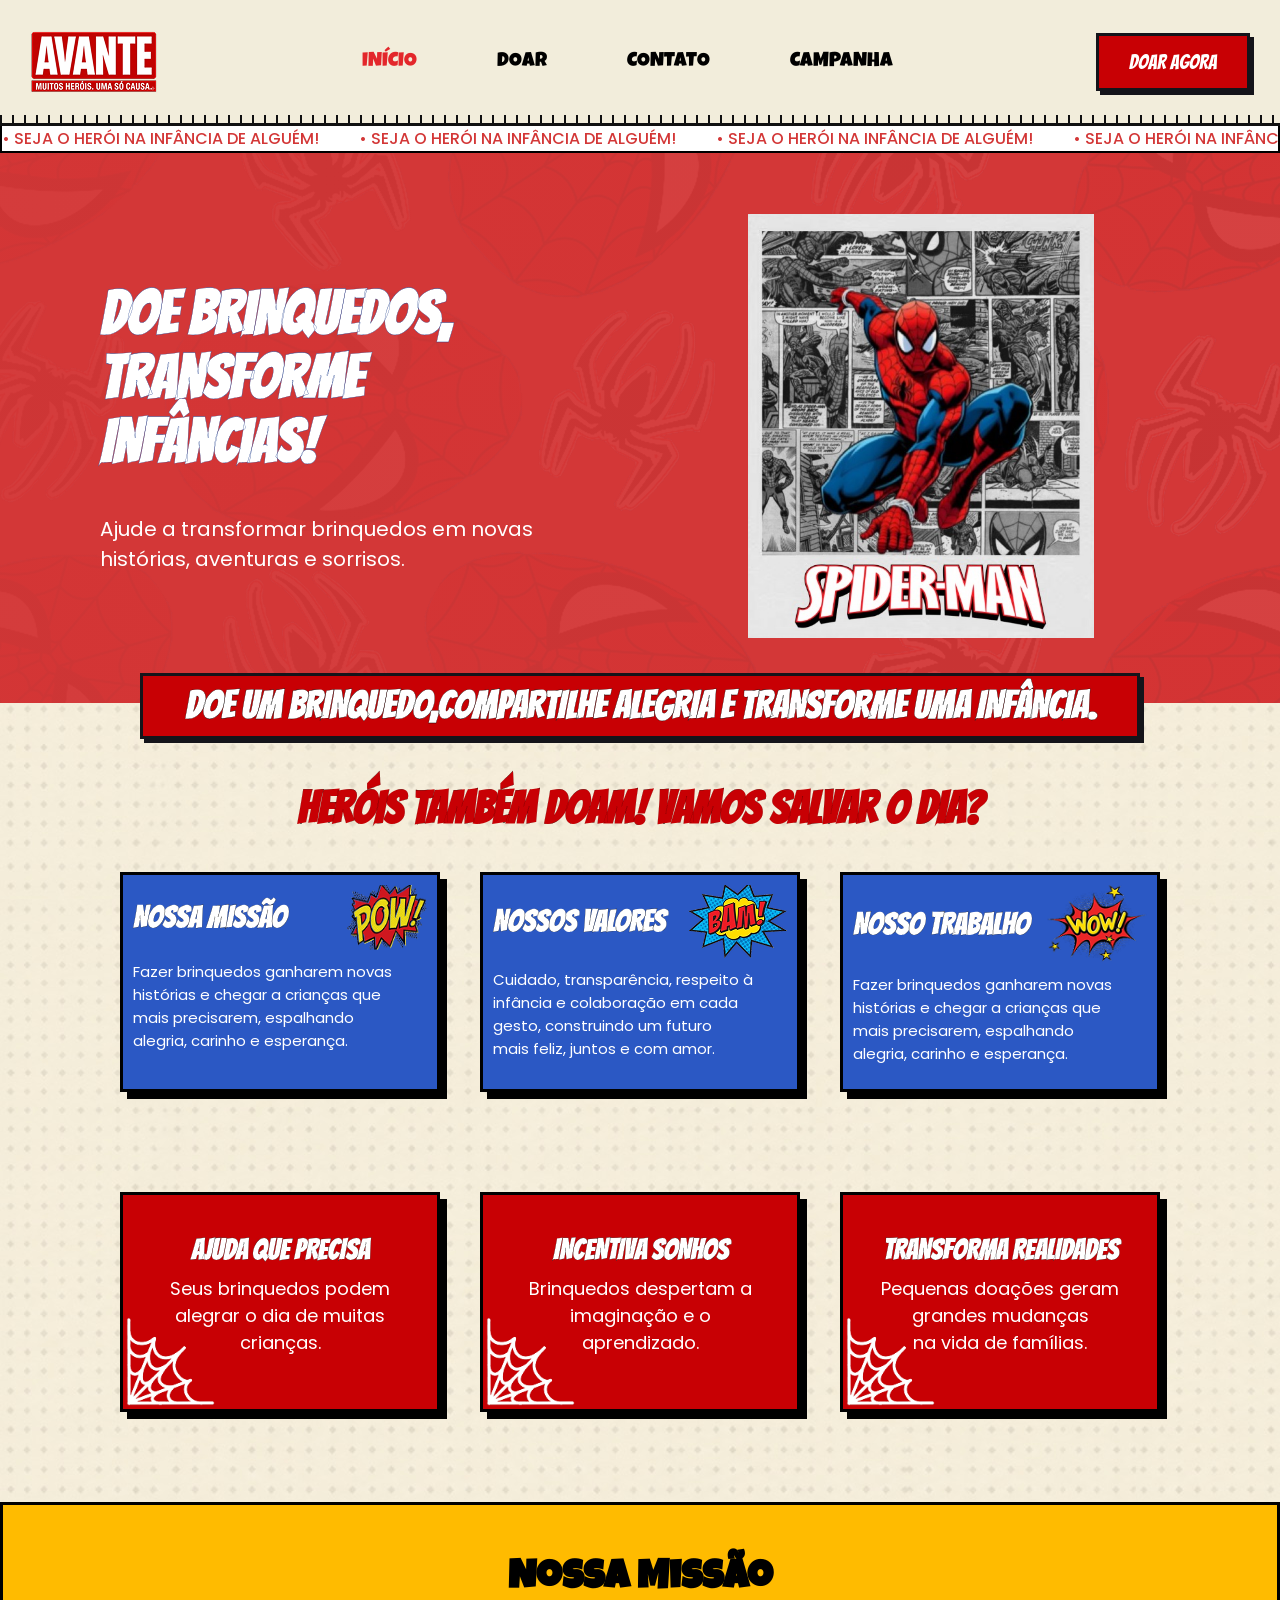
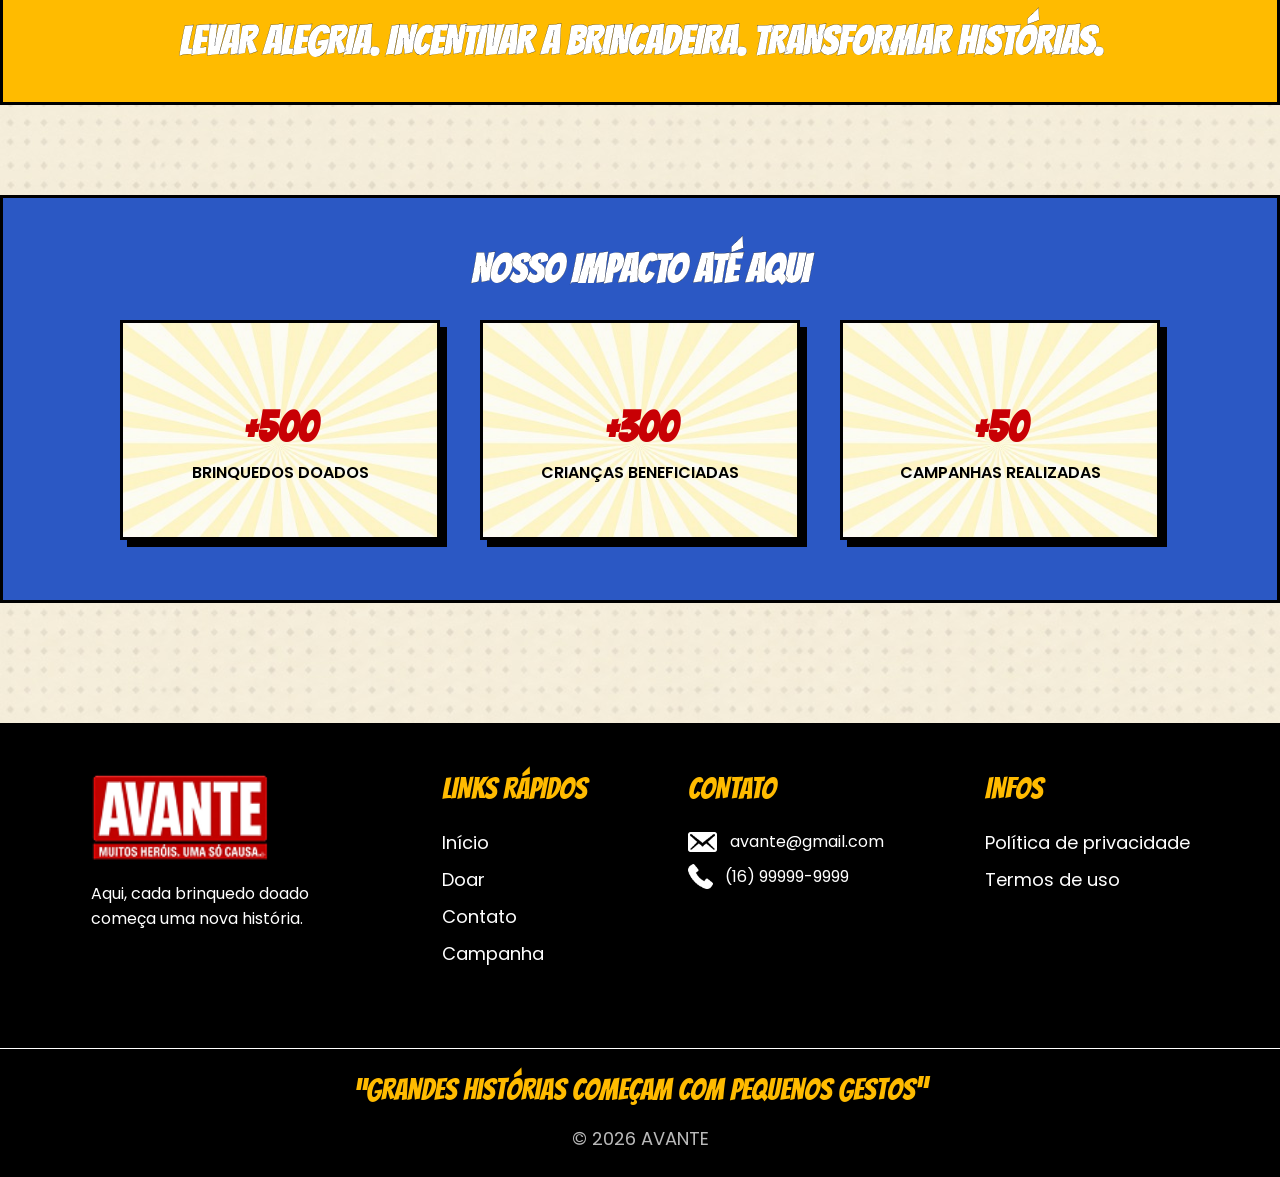
==== commit 4c2c645e: "FINALL!!" ====
--- a/index.html
+++ b/index.html
@@ -101,7 +101,7 @@
     </div>
 
     <div class="herois">
-        <h1>HERÓIS TAMBÉM DOAM! VAMOS SALVAR O DIA?</h1>
+        <h2>HERÓIS TAMBÉM DOAM! VAMOS SALVAR O DIA?</h2>
     </div>
 
 
@@ -259,7 +259,6 @@
                 <div class="vermelho-back">
 
                 </div>
-
             </div>
         </div>
 
@@ -270,8 +269,6 @@
         <h3>LEVAR ALEGRIA. INCENTIVAR A BRINCADEIRA. TRANSFORMAR HISTÓRIAS.</h3>
     </div>
     </div>
-
-
 
     <div class="impactos">
         <h2>NOSSO IMPACTO ATÉ AQUI</h2>
--- a/style.css
+++ b/style.css
@@ -8,7 +8,6 @@
   background-image: url("img/Fundo.jpeg");
 }
 
-/* Header */
 header {
   position: sticky;
   background: #f2eddb;
@@ -50,6 +49,7 @@
     padding: 15px 30px;
     font-family: "Bangers", system-ui;
     font-size: 20px;
+    cursor: pointer;
     transition:
       transform 0.2s ease,
       box-shadow 0.2s ease;
@@ -93,7 +93,6 @@
     display: none;
   }
 
-  /* hambúrguer à direita */
   header .hamburger {
     display: flex;
     flex-direction: column;
@@ -105,6 +104,7 @@
     padding: 0;
     border: 3px solid #14141a;
     box-shadow: 4px 4px 0 #14141a;
+    cursor: pointer;
 
     span {
       display: block;
@@ -128,7 +128,6 @@
     visibility: visible;
   }
 
-  /* painel lateral na direita */
   header nav {
     position: fixed;
     top: 0;
@@ -160,7 +159,6 @@
     visibility: visible;
   }
 
-  /* X no topo do painel */
   header nav .fechar-menu {
     display: flex;
     align-items: center;
@@ -172,21 +170,19 @@
     height: 40px;
     padding: 0;
     background: transparent;
-    color: #111;
+    color: black;
     border: none;
     box-shadow: none;
     font-family: "Poppins", sans-serif;
     font-size: 40px;
-    line-height: 1;
+    cursor: pointer;
   }
 
   header nav .fechar-menu:hover {
     transform: none;
     box-shadow: none;
-    color: #e3272b;
-  }
-
-  /* DOAR AGORA dentro do painel */
+  }
+
   header nav .btn-menu-doar {
     display: block;
     width: 100%;
@@ -314,7 +310,7 @@
 .polaroid {
   -webkit-animation: roll-in-blurred-top 0.6s cubic-bezier(0.23, 1, 0.32, 1)
     both;
-  animation: roll-in-blurred-top 0.6s cubic-bezier(0.23, 1, 0.32, 1) both;
+  animation: roll-in-blurred-top 1.2s cubic-bezier(0.23, 1, 0.32, 1) both;
 
   img {
     width: 65%;
@@ -385,12 +381,16 @@
   justify-content: center;
   align-items: center;
 
-  h1 {
+  h2 {
     font-family: "Bangers", system-ui;
     font-size: 45px;
     color: #c80004;
-    -webkit-text-stroke-width: 0.3px;
+    -webkit-text-stroke-width: 0.1px;
     -webkit-text-stroke-color: black;
+  }
+
+   @media (max-width: 900px) {
+    text-align: center;
   }
 }
 
@@ -445,7 +445,7 @@
   border: 3px solid black;
   box-shadow: 7px 7px 0 black;
   padding: 10px;
-  
+
   @media (max-width: 900px) {
     height: auto;
   }
@@ -495,7 +495,7 @@
 }
 
 .card-back {
-  background-image: url(img/teia-homem-aranha.png);
+  background-image: url("img/teia_branca_transparente.png");
   background-size: cover;
   background-position: center;
   background-repeat: no-repeat;
@@ -594,11 +594,11 @@
 }
 
 .vermelho-back {
-  background-image: url(img/teia-homem-aranha.png);
+  background-image: url("img/teia_branca_transparente.png");
   background-size: cover;
   background-position: center;
   background-repeat: no-repeat;
-  background-color: #d33737;
+  background-color: #a10003;
 }
 
 .nossa {
@@ -1026,12 +1026,6 @@
 /* Responsividade de 600px */
 
 @media (max-width: 600px) {
-  html,
-  body {
-    width: 100%;
-    max-width: 100%;
-    overflow-x: hidden;
-  }
 
   .hero {
     height: 400px;
@@ -1447,3 +1441,90 @@
     width: 80px;
   }
 }
+
+/* MODAL RESPONSIVO */
+
+@media (max-width: 950px) {
+  .modal-doacao {
+    width: 100%;
+    overflow-y: auto;
+
+    .descricao-modal {
+      margin: 10px;
+    }
+
+    .opcoes-doacao {
+      gap: 20px;
+    }
+
+    .card-doacao {
+      width: 80%;
+      padding: 30px;
+
+      h3 {
+        font-size: 25px;
+      }
+
+      .titulo-modal img {
+        width: 60px;
+        height: auto;
+      }
+    }
+
+    .frase-final {
+      margin: 20px;
+      text-align: center;
+    }
+
+    .fechar-modal {
+      top: 8px;
+      right: 8px;
+      width: 45px;
+      height: 45px;
+    }
+  }
+
+  .opcoes-doacao {
+    flex-direction: column;
+    gap: 30px;
+  }
+
+  .cabecalho-missao h2 {
+    font-size: 40px;
+    margin-top: 50px;
+  }
+}
+
+@media (max-width: 550px) {
+  .modal-doacao {
+    width: 100%;
+    height: auto;
+    padding: 0;
+    overflow-y: auto;
+  }
+
+  .cabecalho-missao {
+    gap: 3px;
+    margin-top: 20px;
+
+    h2 {
+      font-size: 35px;
+    }
+
+    img {
+      width: 60px;
+    }
+  }
+
+  .cabecalho-missao .descricao-modal {
+    font-size: 15px;
+  }
+
+  .titulo-modal {
+    align-items: center;
+  }
+
+  .card-doacao {
+    height: 300px;
+  }
+}
